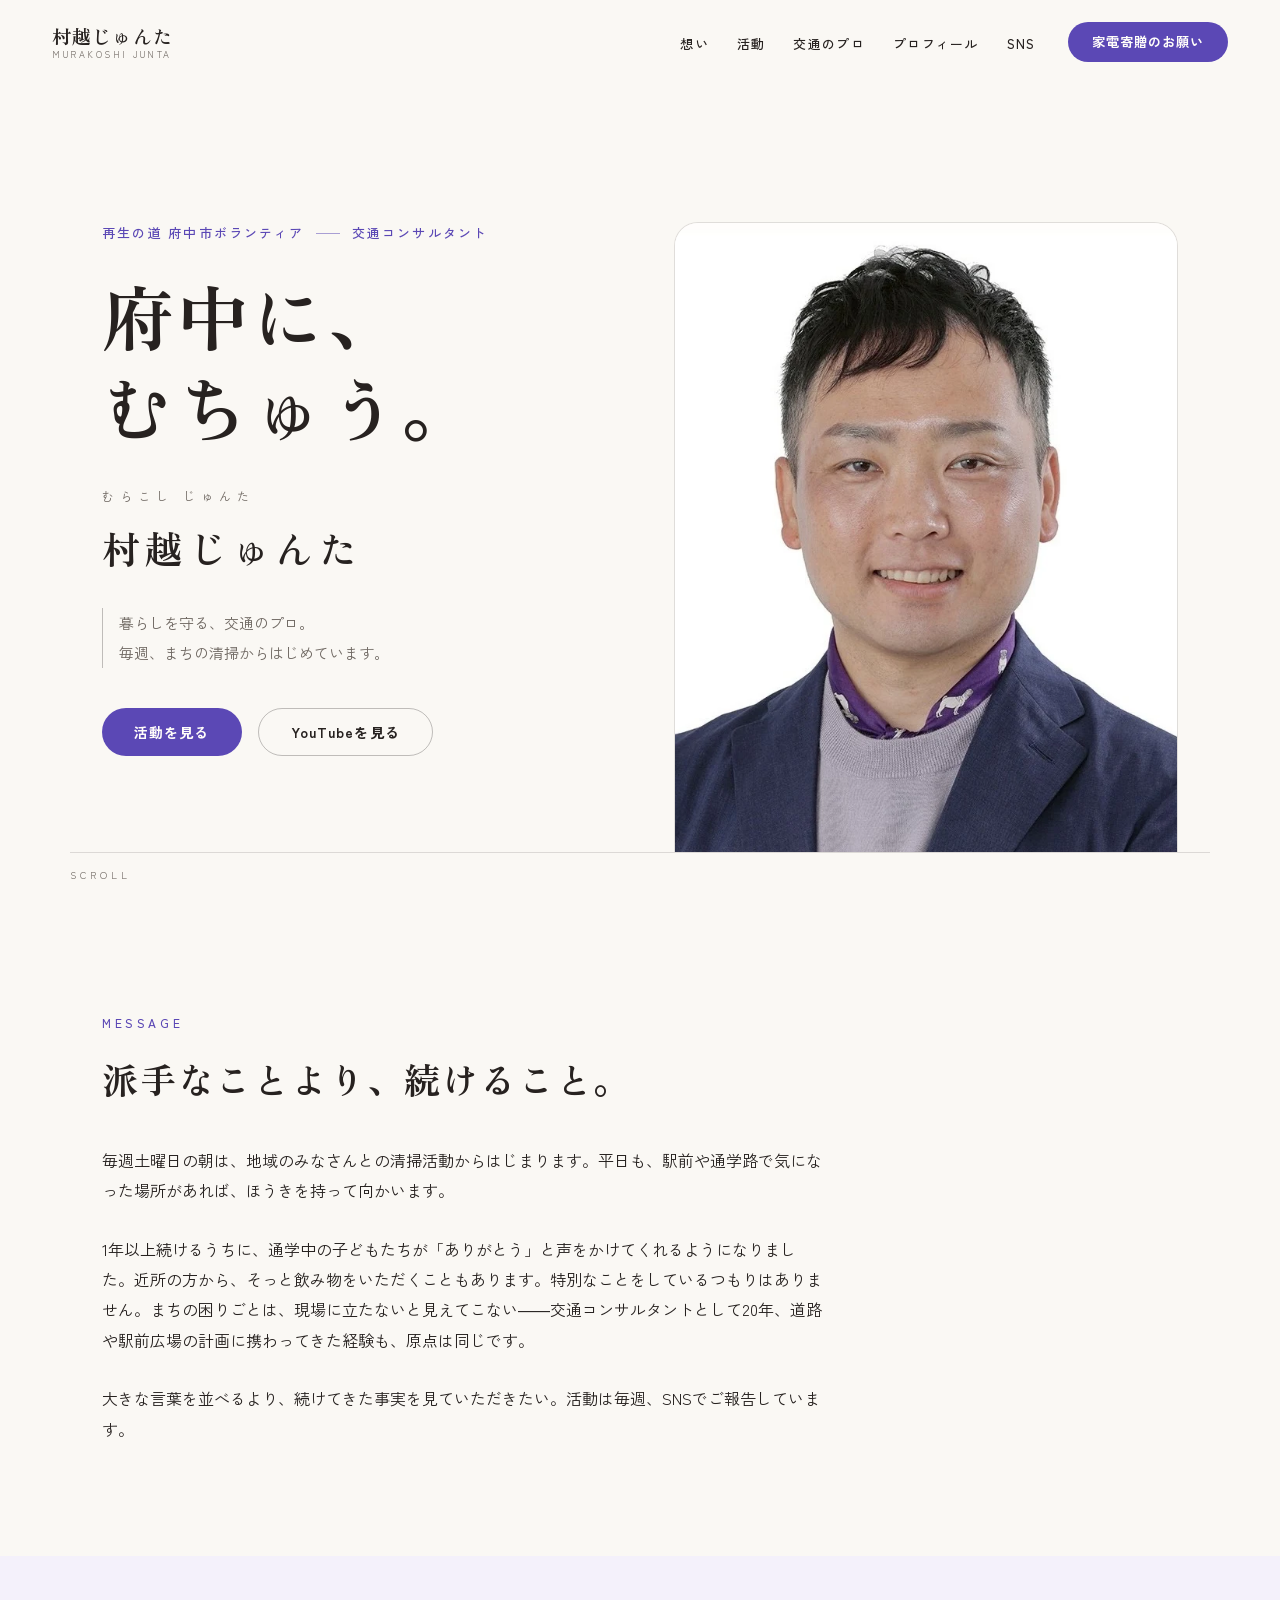
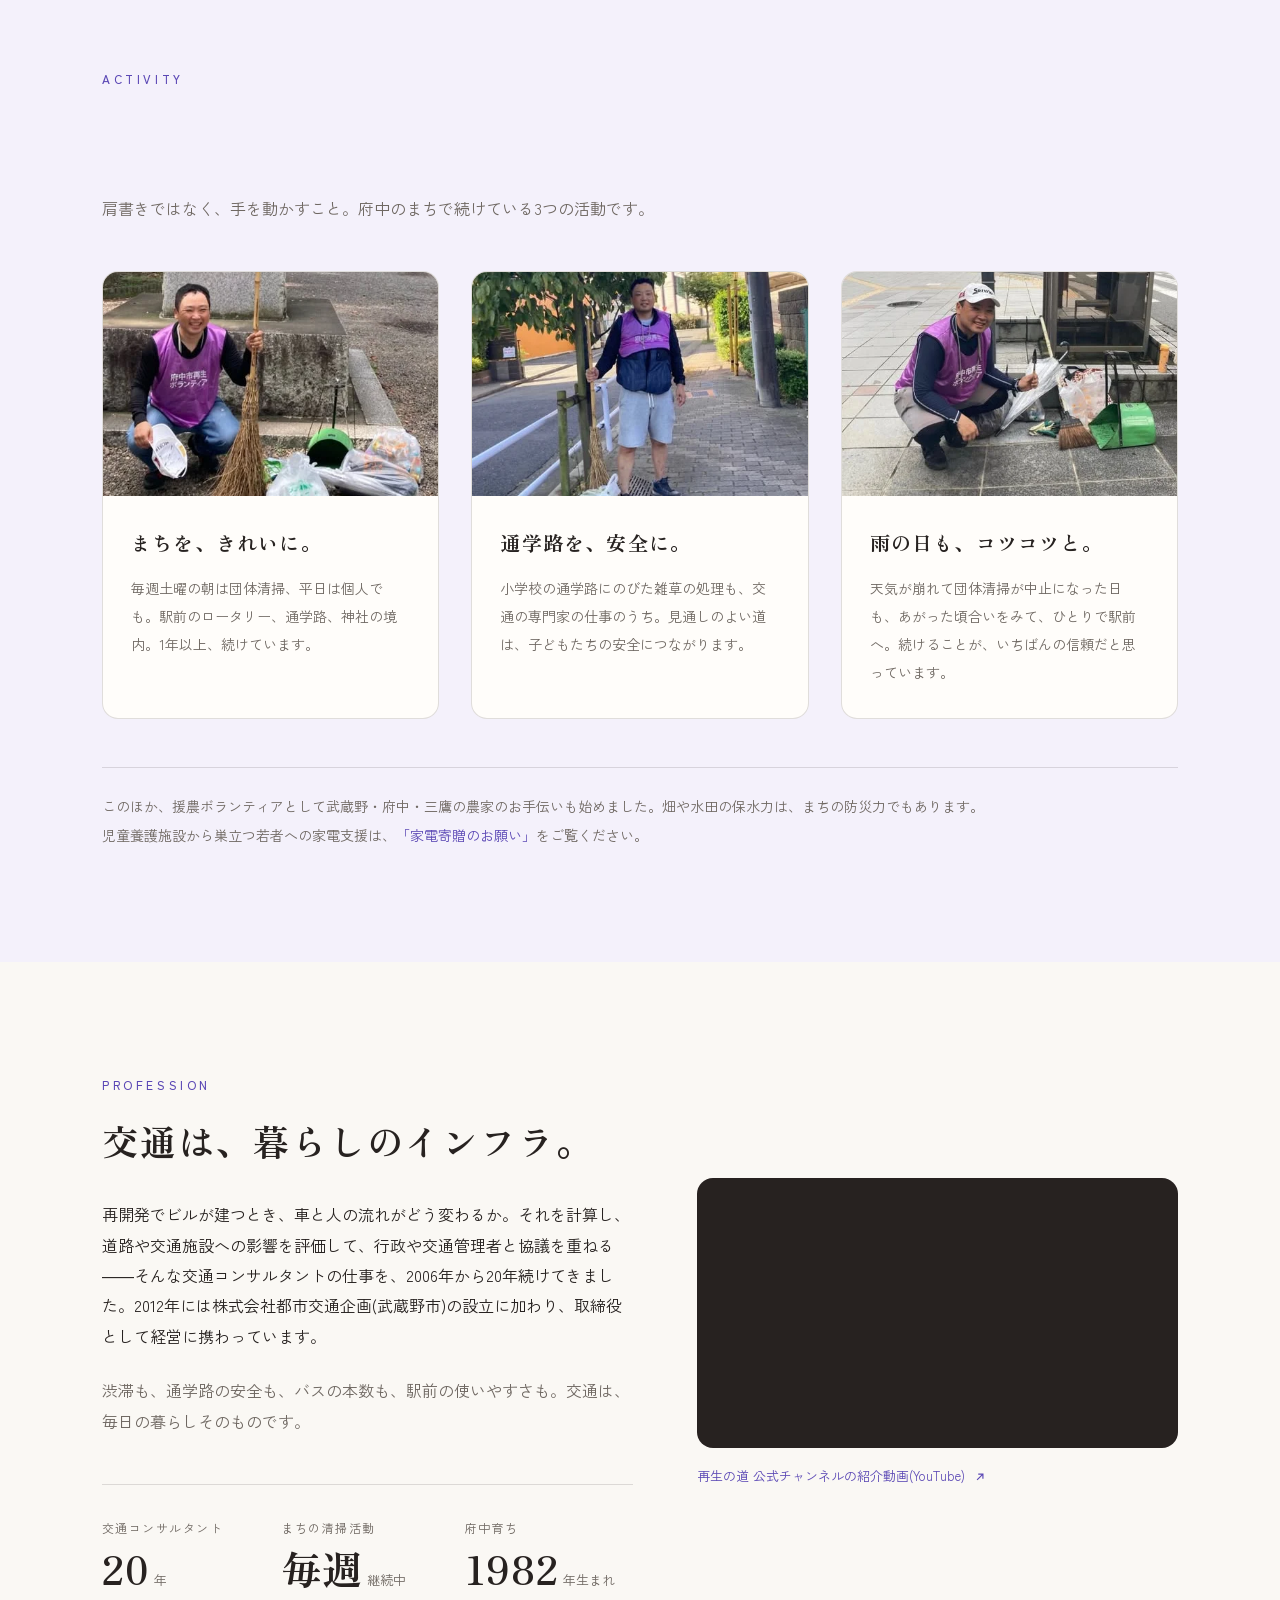
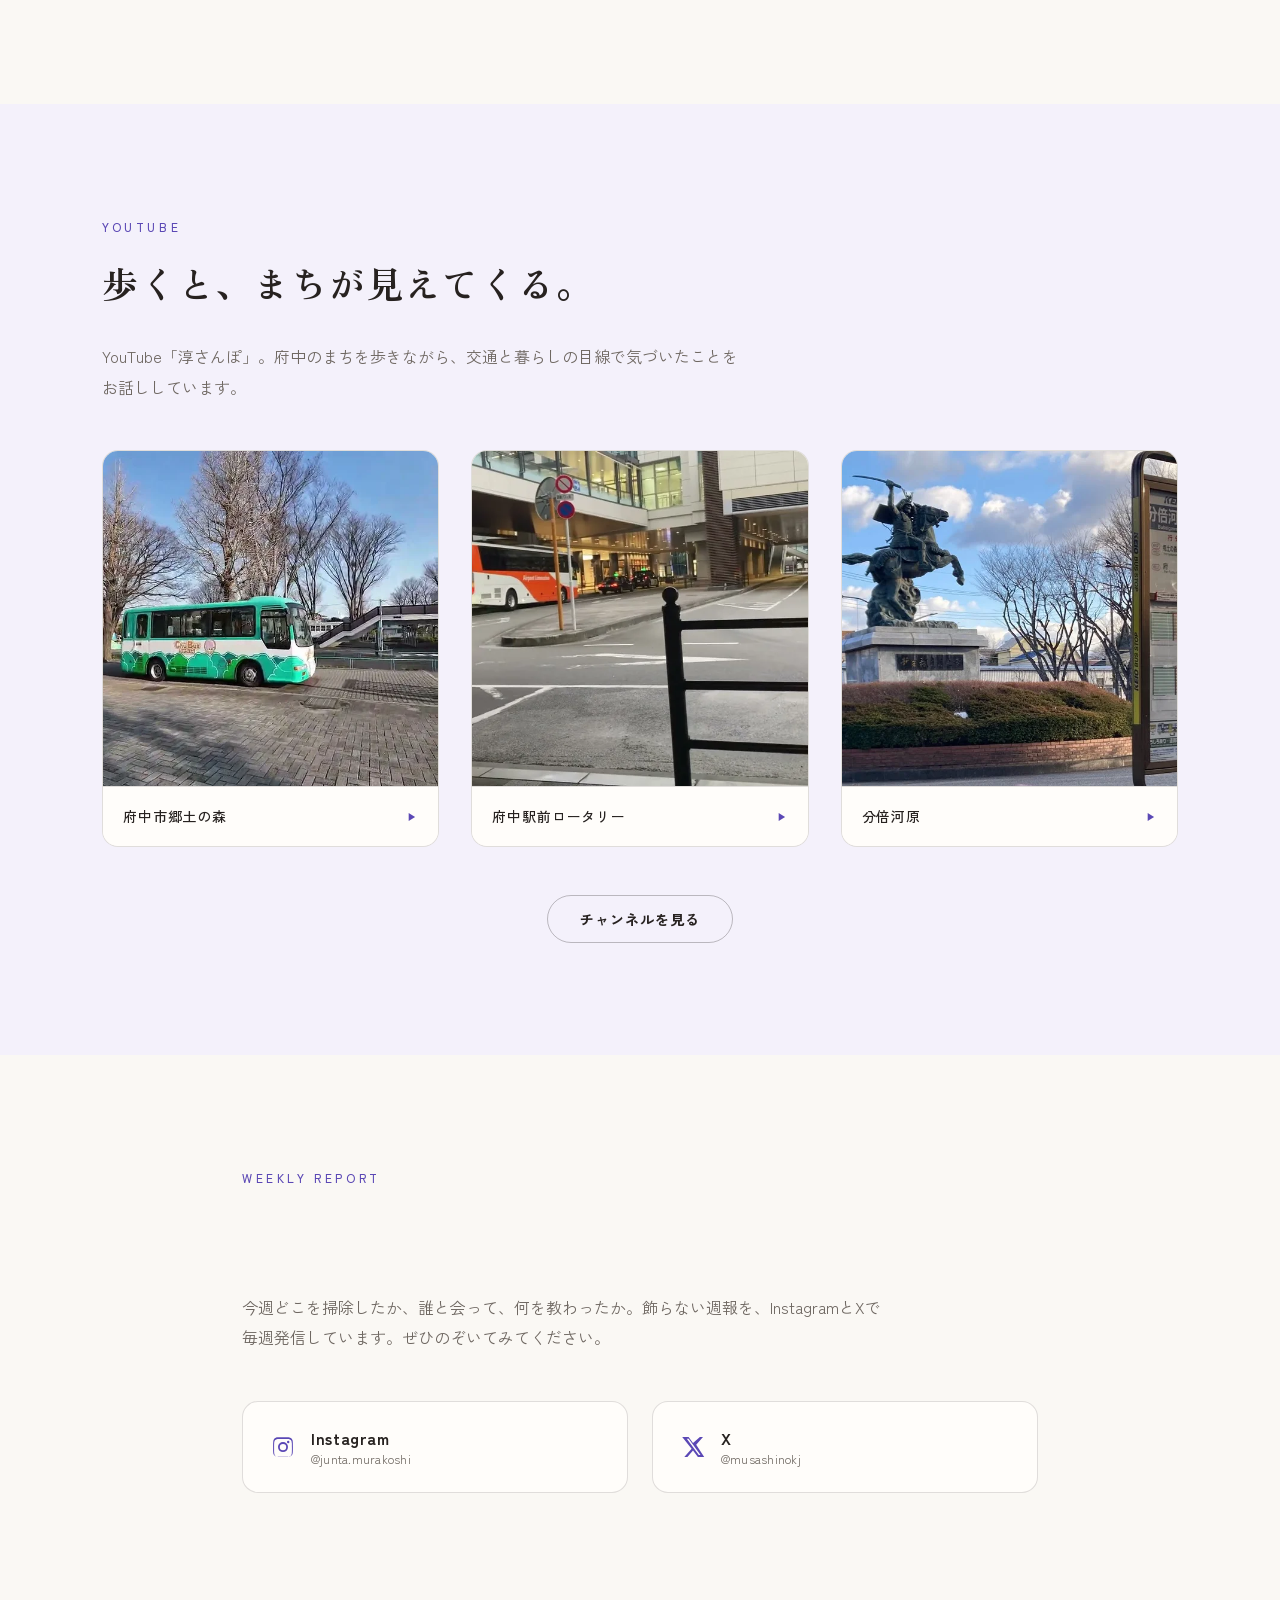
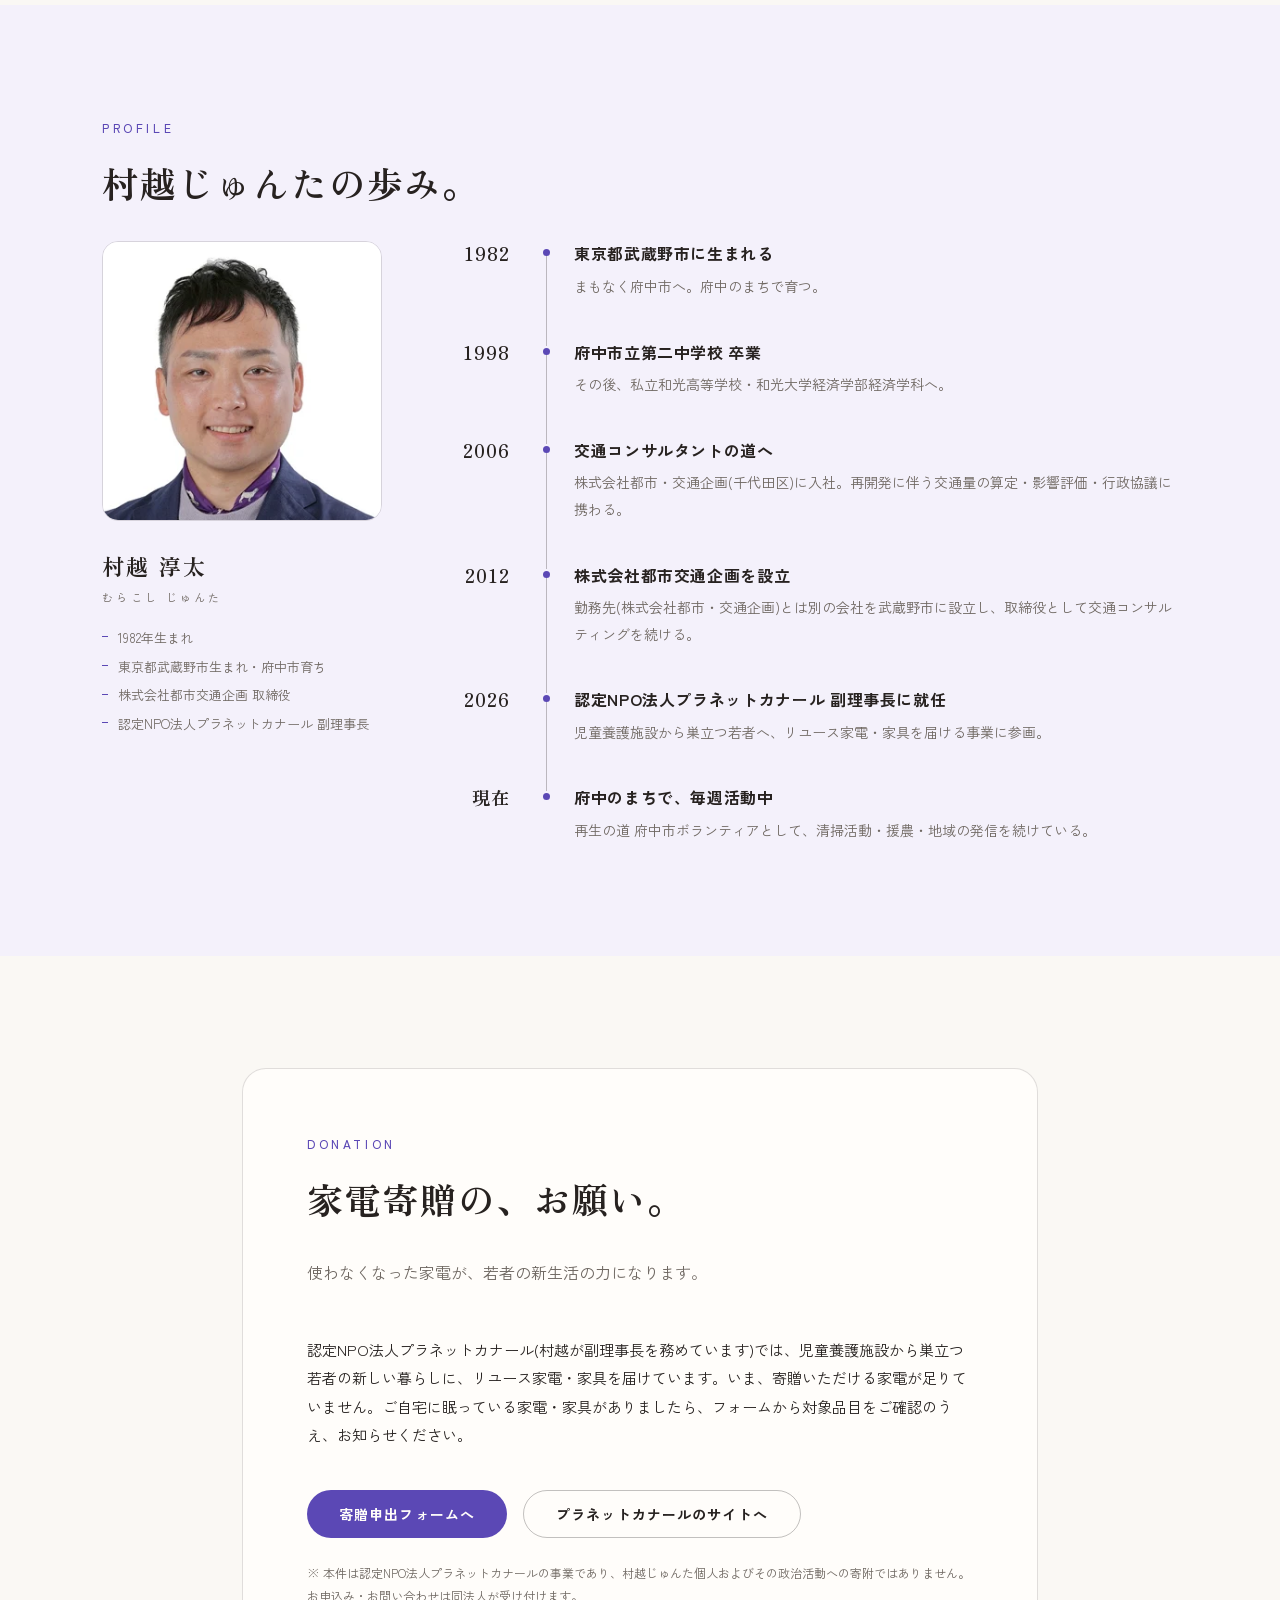
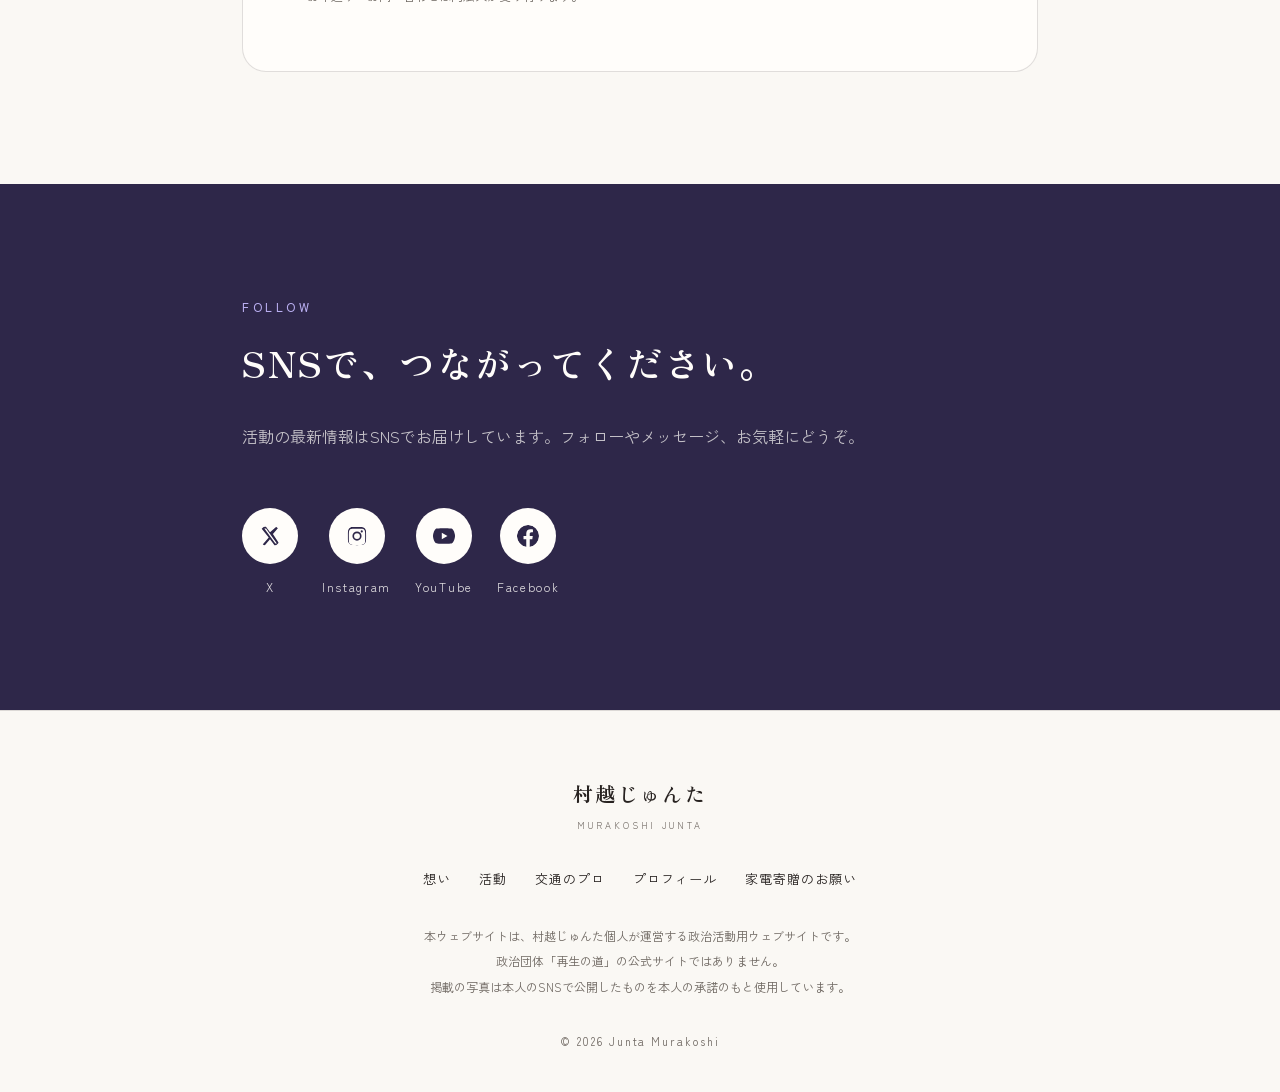
==== patterns/pattern-00.html @ f4a3b95d "村越じゅんた公式サイト: 本命案(pattern-00)+ショーケース+素材 - 本命案: 誠実紫×暖オフホワイト×明朝、legal-officerレビュー済み - ショーケース: 11案タブ切替(残" ====
<!DOCTYPE html>
<html lang="ja">
<head>
<meta charset="UTF-8">
<meta name="viewport" content="width=device-width, initial-scale=1.0">
<meta name="robots" content="noindex, nofollow">
<title>村越じゅんた 公式サイト｜府中に、むちゅう。</title>
<meta name="description" content="村越じゅんた(むらこし じゅんた)公式サイト。交通コンサルタント20年。府中のまちで、毎週の清掃活動と子ども・若者への支援を続けています。">
<meta property="og:type" content="website">
<meta property="og:title" content="村越じゅんた 公式サイト｜府中に、むちゅう。">
<meta property="og:description" content="交通コンサルタント20年。府中のまちで、毎週の清掃活動と子ども・若者への支援を続けています。">
<meta property="og:image" content="../assets/img/ogp.png">
<meta name="twitter:card" content="summary_large_image">
<link rel="icon" href="../assets/img/favicon-64.png" type="image/png">
<link rel="apple-touch-icon" href="../assets/img/apple-touch-icon.png">
<link rel="preconnect" href="https://fonts.googleapis.com">
<link rel="preconnect" href="https://fonts.gstatic.com" crossorigin>
<link href="https://fonts.googleapis.com/css2?family=Zen+Kaku+Gothic+New:wght@400;500;700&family=Zen+Old+Mincho:wght@600;700&display=swap" rel="stylesheet">
<link rel="stylesheet" href="../assets/css/style.css?v=20260914a">
</head>
<body>

<header class="header" id="header">
  <div class="header__inner">
    <a class="header__logo" href="#top">
      <span class="header__logo-name">村越じゅんた</span>
      <span class="header__logo-sub">MURAKOSHI JUNTA</span>
    </a>
    <nav class="nav" id="nav" aria-label="メインナビゲーション">
      <ul class="nav__list">
        <li><a class="nav__link" href="#message">想い</a></li>
        <li><a class="nav__link" href="#activity">活動</a></li>
        <li><a class="nav__link" href="#work">交通のプロ</a></li>
        <li><a class="nav__link" href="#profile">プロフィール</a></li>
        <li><a class="nav__link" href="#contact">SNS</a></li>
      </ul>
      <a class="btn btn--solid btn--nav" href="#reuse">家電寄贈のお願い</a>
    </nav>
    <button class="menu-btn" id="menuBtn" aria-expanded="false" aria-controls="nav" aria-label="メニューを開く">
      <span class="menu-btn__bar"></span>
      <span class="menu-btn__bar"></span>
    </button>
  </div>
</header>

<main>

<!-- ============ HERO ============ -->
<section class="hero" id="top">
  <div class="hero__inner">
    <div class="hero__text">
      <p class="hero__kicker">再生の道 府中市ボランティア<span class="hero__kicker-sep" aria-hidden="true"></span>交通コンサルタント</p>
      <h1 class="hero__catch">府中に、<br>むちゅう。</h1>
      <p class="hero__name">
        <span class="hero__name-ruby">むらこし じゅんた</span>
        <span class="hero__name-main">村越じゅんた</span>
      </p>
      <p class="hero__lead">暮らしを守る、交通のプロ。<br>毎週、まちの清掃からはじめています。</p>
      <div class="hero__cta">
        <a class="btn btn--solid" href="#activity">活動を見る</a>
        <a class="btn btn--ghost" href="https://www.youtube.com/@Junta.Murakoshi" target="_blank" rel="noopener">YouTubeを見る</a>
      </div>
    </div>
    <div class="hero__visual">
      <div class="hero__panel">
        <img class="hero__photo" src="../assets/img/hero_portrait.webp" width="807" height="808"
             alt="村越じゅんたのポートレート。紺のジャケットに紫のスカーフ、笑顔" fetchpriority="high">
      </div>
    </div>
  </div>
  <div class="hero__foot" aria-hidden="true"><span class="hero__scroll">SCROLL</span></div>
</section>

<!-- ============ MESSAGE ============ -->
<section class="section section--message" id="message">
  <div class="container">
    <p class="section__kicker">MESSAGE</p>
    <h2 class="section__title">派手なことより、<br class="sp-only">続けること。</h2>
    <div class="message__body">
      <p>毎週土曜日の朝は、地域のみなさんとの清掃活動からはじまります。平日も、駅前や通学路で気になった場所があれば、ほうきを持って向かいます。</p>
      <p>1年以上続けるうちに、通学中の子どもたちが「ありがとう」と声をかけてくれるようになりました。近所の方から、そっと飲み物をいただくこともあります。特別なことをしているつもりはありません。まちの困りごとは、現場に立たないと見えてこない――交通コンサルタントとして20年、道路や駅前広場の計画に携わってきた経験も、原点は同じです。</p>
      <p>大きな言葉を並べるより、続けてきた事実を見ていただきたい。活動は毎週、SNSでご報告しています。</p>
    </div>
  </div>
</section>

<!-- ============ ACTIVITY ============ -->
<section class="section section--tint" id="activity">
  <div class="container">
    <p class="section__kicker">ACTIVITY</p>
    <h2 class="section__title">いま、やっていること。</h2>
    <p class="section__lead">肩書きではなく、手を動かすこと。府中のまちで続けている3つの活動です。</p>
    <div class="cards">
      <article class="card">
        <figure class="card__media">
          <img src="../assets/img/act_shrine.webp" width="480" height="320" loading="lazy"
               alt="府中市再生ボランティアのビブスを着て、神社の境内でほうきとごみ袋を手に清掃する村越じゅんた">
        </figure>
        <div class="card__body">
          <h3 class="card__title">まちを、きれいに。</h3>
          <p class="card__text">毎週土曜の朝は団体清掃、平日は個人でも。駅前のロータリー、通学路、神社の境内。1年以上、続けています。</p>
        </div>
      </article>
      <article class="card">
        <figure class="card__media">
          <img src="../assets/img/act_street.webp" width="480" height="320" loading="lazy"
               alt="通学路の歩道で、集めた草のごみ袋とともに立つ村越じゅんた">
        </figure>
        <div class="card__body">
          <h3 class="card__title">通学路を、安全に。</h3>
          <p class="card__text">小学校の通学路にのびた雑草の処理も、交通の専門家の仕事のうち。見通しのよい道は、子どもたちの安全につながります。</p>
        </div>
      </article>
      <article class="card">
        <figure class="card__media">
          <img src="../assets/img/act_bus.webp" width="495" height="330" loading="lazy"
               alt="雨上がりのバス停で、ほうきとちりとりを手にしゃがんで笑う村越じゅんた">
        </figure>
        <div class="card__body">
          <h3 class="card__title">雨の日も、コツコツと。</h3>
          <p class="card__text">天気が崩れて団体清掃が中止になった日も、あがった頃合いをみて、ひとりで駅前へ。続けることが、いちばんの信頼だと思っています。</p>
        </div>
      </article>
    </div>
    <p class="activity__note">このほか、援農ボランティアとして武蔵野・府中・三鷹の農家のお手伝いも始めました。畑や水田の保水力は、まちの防災力でもあります。<br>児童養護施設から巣立つ若者への家電支援は、<a href="#reuse">「家電寄贈のお願い」</a>をご覧ください。</p>
  </div>
</section>

<!-- ============ WORK (交通のプロ) ============ -->
<section class="section" id="work">
  <div class="container">
    <div class="work__grid">
      <div class="work__text">
        <p class="section__kicker">PROFESSION</p>
        <h2 class="section__title">交通は、暮らしの<br class="sp-only">インフラ。</h2>
        <p class="work__para">再開発でビルが建つとき、車と人の流れがどう変わるか。それを計算し、道路や交通施設への影響を評価して、行政や交通管理者と協議を重ねる――そんな交通コンサルタントの仕事を、2006年から20年続けてきました。2012年には株式会社都市交通企画(武蔵野市)の設立に加わり、取締役として経営に携わっています。</p>
        <p class="work__para">渋滞も、通学路の安全も、バスの本数も、駅前の使いやすさも。交通は、毎日の暮らしそのものです。</p>
        <dl class="work__facts">
          <div class="work__fact">
            <dt>交通コンサルタント</dt>
            <dd><em>20</em><span>年</span></dd>
          </div>
          <div class="work__fact">
            <dt>まちの清掃活動</dt>
            <dd><em>毎週</em><span>継続中</span></dd>
          </div>
          <div class="work__fact">
            <dt>府中育ち</dt>
            <dd><em>1982</em><span>年生まれ</span></dd>
          </div>
        </dl>
      </div>
      <figure class="work__media">
        <div class="work__video">
          <iframe src="https://www.youtube-nocookie.com/embed/B7JWWvv4Uy0" title="【再生の道】「暮らしを守る交通のプロ」交通専門コンサルタント・村越じゅんた(府中市)"
                  loading="lazy" allow="accelerometer; autoplay; clipboard-write; encrypted-media; gyroscope; picture-in-picture; web-share"
                  referrerpolicy="strict-origin-when-cross-origin" allowfullscreen></iframe>
        </div>
        <figcaption class="work__caption">
          <a href="https://www.youtube.com/watch?v=B7JWWvv4Uy0" target="_blank" rel="noopener">再生の道 公式チャンネルの紹介動画(YouTube)</a>
        </figcaption>
      </figure>
    </div>
  </div>
</section>

<!-- ============ SANPO ============ -->
<section class="section section--tint" id="sanpo">
  <div class="container">
    <p class="section__kicker">YOUTUBE</p>
    <h2 class="section__title">歩くと、まちが<br class="sp-only">見えてくる。</h2>
    <p class="section__lead">YouTube「淳さんぽ」。府中のまちを歩きながら、交通と暮らしの目線で気づいたことをお話ししています。</p>
    <div class="sanpo__grid">
      <a class="sanpo__item" href="https://www.youtube.com/watch?v=P18rnRufKVE" target="_blank" rel="noopener">
        <img src="../assets/img/sanpo_kyodo.webp" width="560" height="560" loading="lazy" alt="淳さんぽ 府中市郷土の森の回のサムネイル。コミュニティバス「ちゅうバス」">
        <span class="sanpo__label">府中市郷土の森</span>
      </a>
      <a class="sanpo__item" href="https://www.youtube.com/watch?v=SL5E2aWD_Wo" target="_blank" rel="noopener">
        <img src="../assets/img/sanpo_fuchueki.webp" width="560" height="560" loading="lazy" alt="淳さんぽ 府中駅前ロータリーの回のサムネイル">
        <span class="sanpo__label">府中駅前ロータリー</span>
      </a>
      <a class="sanpo__item" href="https://www.youtube.com/watch?v=EZQrBDZMz8U" target="_blank" rel="noopener">
        <img src="../assets/img/sanpo_bubai.webp" width="560" height="560" loading="lazy" alt="淳さんぽ 分倍河原の回のサムネイル">
        <span class="sanpo__label">分倍河原</span>
      </a>
    </div>
    <div class="section__more">
      <a class="btn btn--ghost" href="https://www.youtube.com/@Junta.Murakoshi" target="_blank" rel="noopener">チャンネルを見る</a>
    </div>
  </div>
</section>

<!-- ============ WEEKLY ============ -->
<section class="section" id="weekly">
  <div class="container container--narrow">
    <p class="section__kicker">WEEKLY REPORT</p>
    <h2 class="section__title">毎週、活動を<br class="sp-only">ご報告しています。</h2>
    <p class="section__lead">今週どこを掃除したか、誰と会って、何を教わったか。飾らない週報を、InstagramとXで毎週発信しています。ぜひのぞいてみてください。</p>
    <div class="weekly__actions">
      <a class="sns-chip" href="https://www.instagram.com/junta.murakoshi" target="_blank" rel="noopener">
        <svg class="sns-chip__icon" viewBox="0 0 24 24" aria-hidden="true"><path d="M12 2.2c3.2 0 3.6 0 4.9.1 1.2.1 1.8.2 2.2.4.6.2 1 .5 1.4.9.4.4.7.8.9 1.4.2.4.4 1 .4 2.2.1 1.3.1 1.6.1 4.9s0 3.6-.1 4.9c-.1 1.2-.2 1.8-.4 2.2-.2.6-.5 1-.9 1.4-.4.4-.8.7-1.4.9-.4.2-1 .4-2.2.4-1.3.1-1.6.1-4.9.1s-3.6 0-4.9-.1c-1.2-.1-1.8-.2-2.2-.4-.6-.2-1-.5-1.4-.9-.4-.4-.7-.8-.9-1.4-.2-.4-.4-1-.4-2.2-.1-1.3-.1-1.6-.1-4.9s0-3.6.1-4.9c.1-1.2.2-1.8.4-2.2.2-.6.5-1 .9-1.4.4-.4.8-.7 1.4-.9.4-.2 1-.4 2.2-.4 1.3-.1 1.6-.1 4.9-.1zm0 1.8c-3.1 0-3.5 0-4.8.1-1.1.1-1.5.2-1.9.3-.5.2-.8.4-1.1.7-.3.3-.5.6-.7 1.1-.1.4-.3.8-.3 1.9-.1 1.2-.1 1.6-.1 4.8s0 3.5.1 4.8c.1 1.1.2 1.5.3 1.9.2.5.4.8.7 1.1.3.3.6.5 1.1.7.4.1.8.3 1.9.3 1.2.1 1.6.1 4.8.1s3.5 0 4.8-.1c1.1-.1 1.5-.2 1.9-.3.5-.2.8-.4 1.1-.7.3-.3.5-.6.7-1.1.1-.4.3-.8.3-1.9.1-1.2.1-1.6.1-4.8s0-3.5-.1-4.8c-.1-1.1-.2-1.5-.3-1.9-.2-.5-.4-.8-.7-1.1-.3-.3-.6-.5-1.1-.7-.4-.1-.8-.3-1.9-.3-1.2-.1-1.6-.1-4.8-.1zm0 3.1a5 5 0 1 1 0 10 5 5 0 0 1 0-10zm0 1.8a3.2 3.2 0 1 0 0 6.4 3.2 3.2 0 0 0 0-6.4zm5.2-3.1a1.2 1.2 0 1 1 0 2.4 1.2 1.2 0 0 1 0-2.4z"/></svg>
        <span>Instagram<small>@junta.murakoshi</small></span>
      </a>
      <a class="sns-chip" href="https://x.com/musashinokj" target="_blank" rel="noopener">
        <svg class="sns-chip__icon" viewBox="0 0 24 24" aria-hidden="true"><path d="M18.9 2H22l-6.8 7.8L23.2 22h-6.3l-4.9-6.4L6.4 22H3.3l7.3-8.3L1.2 2h6.4l4.4 5.9L18.9 2zm-1.1 18.1h1.7L7.7 3.8H5.8l12 16.3z"/></svg>
        <span>X<small>@musashinokj</small></span>
      </a>
    </div>
  </div>
</section>

<!-- ============ PROFILE ============ -->
<section class="section section--tint" id="profile">
  <div class="container">
    <p class="section__kicker">PROFILE</p>
    <h2 class="section__title">村越じゅんたの歩み。</h2>
    <div class="profile__grid">
      <div class="profile__side">
        <figure class="profile__photo">
          <img src="../assets/img/profile_square.webp" width="300" height="300" loading="lazy" alt="村越じゅんたの顔写真">
        </figure>
        <p class="profile__name">村越 淳太<span>むらこし じゅんた</span></p>
        <ul class="profile__tags">
          <li>1982年生まれ</li>
          <li>東京都武蔵野市生まれ・府中市育ち</li>
          <li>株式会社都市交通企画 取締役</li>
          <li>認定NPO法人プラネットカナール 副理事長</li>
        </ul>
      </div>
      <ol class="timeline">
        <li class="timeline__item">
          <span class="timeline__year">1982</span>
          <div class="timeline__body"><h3>東京都武蔵野市に生まれる</h3><p>まもなく府中市へ。府中のまちで育つ。</p></div>
        </li>
        <li class="timeline__item">
          <span class="timeline__year">1998</span>
          <div class="timeline__body"><h3>府中市立第二中学校 卒業</h3><p>その後、私立和光高等学校・和光大学経済学部経済学科へ。</p></div>
        </li>
        <li class="timeline__item">
          <span class="timeline__year">2006</span>
          <div class="timeline__body"><h3>交通コンサルタントの道へ</h3><p>株式会社都市・交通企画(千代田区)に入社。再開発に伴う交通量の算定・影響評価・行政協議に携わる。</p></div>
        </li>
        <li class="timeline__item">
          <span class="timeline__year">2012</span>
          <div class="timeline__body"><h3>株式会社都市交通企画を設立</h3><p>勤務先(株式会社都市・交通企画)とは別の会社を武蔵野市に設立し、取締役として交通コンサルティングを続ける。</p></div>
        </li>
        <li class="timeline__item">
          <span class="timeline__year">2026</span>
          <div class="timeline__body"><h3>認定NPO法人プラネットカナール 副理事長に就任</h3><p>児童養護施設から巣立つ若者へ、リユース家電・家具を届ける事業に参画。</p></div>
        </li>
        <li class="timeline__item">
          <span class="timeline__year">現在</span>
          <div class="timeline__body"><h3>府中のまちで、毎週活動中</h3><p>再生の道 府中市ボランティアとして、清掃活動・援農・地域の発信を続けている。</p></div>
        </li>
      </ol>
    </div>
  </div>
</section>

<!-- ============ REUSE ============ -->
<section class="section" id="reuse">
  <div class="container container--narrow">
    <div class="reuse__box">
      <p class="section__kicker">DONATION</p>
      <h2 class="section__title">家電寄贈の、<br class="sp-only">お願い。</h2>
      <p class="section__lead">使わなくなった家電が、若者の新生活の力になります。</p>
      <p class="reuse__text">認定NPO法人プラネットカナール(村越が副理事長を務めています)では、児童養護施設から巣立つ若者の新しい暮らしに、リユース家電・家具を届けています。いま、寄贈いただける家電が足りていません。ご自宅に眠っている家電・家具がありましたら、フォームから対象品目をご確認のうえ、お知らせください。</p>
      <div class="reuse__actions">
        <a class="btn btn--solid" href="https://docs.google.com/forms/d/e/1FAIpQLSe4DnVeYI9LdldJdtuti_cgeQETK0g8HhqURRJVZ_h4wasCOg/viewform" target="_blank" rel="noopener">寄贈申出フォームへ</a>
        <a class="btn btn--ghost" href="https://planetcanal.org/" target="_blank" rel="noopener">プラネットカナールのサイトへ</a>
      </div>
      <p class="reuse__note">※ 本件は認定NPO法人プラネットカナールの事業であり、村越じゅんた個人およびその政治活動への寄附ではありません。お申込み・お問い合わせは同法人が受け付けます。</p>
    </div>
  </div>
</section>

<!-- ============ CONTACT ============ -->
<section class="section section--contact" id="contact">
  <div class="container container--narrow">
    <p class="section__kicker section__kicker--light">FOLLOW</p>
    <h2 class="section__title section__title--light">SNSで、<br class="sp-only">つながってください。</h2>
    <p class="section__lead section__lead--light">活動の最新情報はSNSでお届けしています。フォローやメッセージ、お気軽にどうぞ。</p>
    <ul class="contact__sns">
      <li><a href="https://x.com/musashinokj" target="_blank" rel="noopener" aria-label="X(旧Twitter) @musashinokj">
        <svg viewBox="0 0 24 24" aria-hidden="true"><path d="M18.9 2H22l-6.8 7.8L23.2 22h-6.3l-4.9-6.4L6.4 22H3.3l7.3-8.3L1.2 2h6.4l4.4 5.9L18.9 2zm-1.1 18.1h1.7L7.7 3.8H5.8l12 16.3z"/></svg>
        <span>X</span></a></li>
      <li><a href="https://www.instagram.com/junta.murakoshi" target="_blank" rel="noopener" aria-label="Instagram @junta.murakoshi">
        <svg viewBox="0 0 24 24" aria-hidden="true"><path d="M12 2.2c3.2 0 3.6 0 4.9.1 1.2.1 1.8.2 2.2.4.6.2 1 .5 1.4.9.4.4.7.8.9 1.4.2.4.4 1 .4 2.2.1 1.3.1 1.6.1 4.9s0 3.6-.1 4.9c-.1 1.2-.2 1.8-.4 2.2-.2.6-.5 1-.9 1.4-.4.4-.8.7-1.4.9-.4.2-1 .4-2.2.4-1.3.1-1.6.1-4.9.1s-3.6 0-4.9-.1c-1.2-.1-1.8-.2-2.2-.4-.6-.2-1-.5-1.4-.9-.4-.4-.7-.8-.9-1.4-.2-.4-.4-1-.4-2.2-.1-1.3-.1-1.6-.1-4.9s0-3.6.1-4.9c.1-1.2.2-1.8.4-2.2.2-.6.5-1 .9-1.4.4-.4.8-.7 1.4-.9.4-.2 1-.4 2.2-.4 1.3-.1 1.6-.1 4.9-.1zm0 1.8c-3.1 0-3.5 0-4.8.1-1.1.1-1.5.2-1.9.3-.5.2-.8.4-1.1.7-.3.3-.5.6-.7 1.1-.1.4-.3.8-.3 1.9-.1 1.2-.1 1.6-.1 4.8s0 3.5.1 4.8c.1 1.1.2 1.5.3 1.9.2.5.4.8.7 1.1.3.3.6.5 1.1.7.4.1.8.3 1.9.3 1.2.1 1.6.1 4.8.1s3.5 0 4.8-.1c1.1-.1 1.5-.2 1.9-.3.5-.2.8-.4 1.1-.7.3-.3.5-.6.7-1.1.1-.4.3-.8.3-1.9.1-1.2.1-1.6.1-4.8s0-3.5-.1-4.8c-.1-1.1-.2-1.5-.3-1.9-.2-.5-.4-.8-.7-1.1-.3-.3-.6-.5-1.1-.7-.4-.1-.8-.3-1.9-.3-1.2-.1-1.6-.1-4.8-.1zm0 3.1a5 5 0 1 1 0 10 5 5 0 0 1 0-10zm0 1.8a3.2 3.2 0 1 0 0 6.4 3.2 3.2 0 0 0 0-6.4zm5.2-3.1a1.2 1.2 0 1 1 0 2.4 1.2 1.2 0 0 1 0-2.4z"/></svg>
        <span>Instagram</span></a></li>
      <li><a href="https://www.youtube.com/@Junta.Murakoshi" target="_blank" rel="noopener" aria-label="YouTube 村越じゅんたチャンネル">
        <svg viewBox="0 0 24 24" aria-hidden="true"><path d="M23.5 6.2a3 3 0 0 0-2.1-2.1C19.5 3.5 12 3.5 12 3.5s-7.5 0-9.4.6A3 3 0 0 0 .5 6.2 31.3 31.3 0 0 0 0 12a31.3 31.3 0 0 0 .5 5.8 3 3 0 0 0 2.1 2.1c1.9.6 9.4.6 9.4.6s7.5 0 9.4-.6a3 3 0 0 0 2.1-2.1A31.3 31.3 0 0 0 24 12a31.3 31.3 0 0 0-.5-5.8zM9.6 15.6V8.4L15.8 12l-6.2 3.6z"/></svg>
        <span>YouTube</span></a></li>
      <li><a href="https://www.facebook.com/JuntaMurakoshi" target="_blank" rel="noopener" aria-label="Facebook 村越じゅんた">
        <svg viewBox="0 0 24 24" aria-hidden="true"><path d="M24 12a12 12 0 1 0-13.9 11.9v-8.4h-3V12h3V9.4c0-3 1.8-4.7 4.6-4.7 1.3 0 2.7.2 2.7.2v3h-1.5c-1.5 0-2 .9-2 1.9V12h3.3l-.5 3.5h-2.8v8.4A12 12 0 0 0 24 12z"/></svg>
        <span>Facebook</span></a></li>
    </ul>
  </div>
</section>

</main>

<footer class="footer">
  <div class="container footer__inner">
    <p class="footer__name">村越じゅんた<span>MURAKOSHI JUNTA</span></p>
    <nav class="footer__nav" aria-label="フッターナビゲーション">
      <a href="#message">想い</a>
      <a href="#activity">活動</a>
      <a href="#work">交通のプロ</a>
      <a href="#profile">プロフィール</a>
      <a href="#reuse">家電寄贈のお願い</a>
    </nav>
    <p class="footer__note">本ウェブサイトは、村越じゅんた個人が運営する政治活動用ウェブサイトです。<br>政治団体「再生の道」の公式サイトではありません。<br>掲載の写真は本人のSNSで公開したものを本人の承諾のもと使用しています。</p>
    <p class="footer__copy">&copy; 2026 Junta Murakoshi</p>
  </div>
</footer>

<a class="totop" href="#top" aria-label="ページの先頭へ戻る">
  <svg viewBox="0 0 24 24" aria-hidden="true"><path d="M12 5l-8 8h5v6h6v-6h5z" fill="none" stroke="currentColor" stroke-width="1.5" stroke-linejoin="round"/></svg>
</a>

<script src="../assets/js/main.js?v=20260914a" defer></script>
</body>
</html>
---- assets/css/style.css ----
@charset "UTF-8";
/* =====================================================
   村越じゅんた 公式サイト
   design tokens — 3色構成(地・墨・紫) / 8px基数 / radius 16-24/pill
   ===================================================== */
:root{
  --bg:        #faf8f4;   /* 地: 暖オフホワイト */
  --panel:     #fffdfa;   /* パネル白(純白回避) */
  --tint:      #f4f1fb;   /* 淡紫の面 */
  --dark:      #2e2749;   /* 深紫紺(契約面) */
  --ink:       #272220;   /* 墨: 暖ニア黒 */
  --ink-soft:  #6f6862;   /* サブテキスト */
  --accent:    #5b48b5;   /* アクセント: 誠実な紫 */
  --accent-dp: #47368f;
  --line:      rgba(39,34,32,.14);
  --line-strong: rgba(39,34,32,.28);
  --serif: "Zen Old Mincho", "Hiragino Mincho ProN", serif;
  --sans:  "Zen Kaku Gothic New", "Hiragino Kaku Gothic ProN", "Yu Gothic", sans-serif;
  --header-h: 84px;
}

*,*::before,*::after{ box-sizing:border-box; }
html{ scroll-behavior:smooth; }
body{
  margin:0;
  font-family:var(--sans);
  font-size:16px;
  line-height:1.9;
  color:var(--ink);
  background:var(--bg);
  -webkit-font-smoothing:antialiased;
  overflow-wrap:anywhere;
}
img{ max-width:100%; height:auto; display:block; }
a{ color:var(--accent); text-decoration:none; }
a:hover{ color:var(--accent-dp); }
:focus-visible{ outline:2px solid var(--accent); outline-offset:3px; border-radius:2px; }
.sp-only{ display:none; }

/* ---------- container ---------- */
.container{ max-width:1140px; margin-inline:auto; padding-inline:32px; }
.container--narrow{ max-width:860px; }

/* ---------- buttons (pill h48 / 塗り+枠の二択) ---------- */
.btn{
  display:inline-flex; align-items:center; justify-content:center;
  height:48px; padding:0 32px;
  border-radius:999px;
  font-size:14px; font-weight:700; letter-spacing:.08em;
  transition:background-color .25s, color .25s, border-color .25s, transform .25s;
}
.btn--solid{ background:var(--accent); color:#fffdfa; }
.btn--solid:hover{ background:var(--accent-dp); color:#fffdfa; transform:translateY(-1px); }
.btn--ghost{ border:1px solid var(--line-strong); color:var(--ink); background:transparent; }
.btn--ghost:hover{ border-color:var(--accent); color:var(--accent); }
.btn--nav{ height:40px; padding:0 24px; font-size:13px; }

/* =====================================================
   header — 帯を作らず地色と同化 / scrollで縮小
   ===================================================== */
.header{
  position:fixed; inset:0 0 auto 0; z-index:100;
  height:var(--header-h);
  transition:height .3s, background-color .3s, box-shadow .3s;
}
.header.is-scrolled{
  height:64px;
  background:rgba(250,248,244,.94);
  -webkit-backdrop-filter:blur(8px);
  backdrop-filter:blur(8px);
  border-bottom:1px solid var(--line);
}
.header__inner{
  max-width:1240px; height:100%; margin-inline:auto; padding-inline:32px;
  display:flex; align-items:center; justify-content:space-between; gap:24px;
}
.header__logo{ display:flex; flex-direction:column; line-height:1.3; color:var(--ink); position:relative; z-index:100; }
.header__logo-name{ font-family:var(--serif); font-weight:700; font-size:19px; letter-spacing:.06em; }
.header__logo-sub{ font-size:9px; letter-spacing:.28em; color:var(--ink-soft); }
.nav{ display:flex; align-items:center; gap:32px; }
.nav__list{ display:flex; gap:28px; margin:0; padding:0; list-style:none; }
.nav__link{
  font-size:13px; font-weight:500; letter-spacing:.1em; color:var(--ink);
  padding:8px 0; position:relative;
}
.nav__link::after{
  content:""; position:absolute; left:0; right:100%; bottom:2px;
  border-bottom:1px solid var(--accent); transition:right .3s;
}
.nav__link:hover{ color:var(--accent); }
.nav__link:hover::after{ right:0; }
.menu-btn{ display:none; }

/* =====================================================
   hero — 非対称分割 / 写真は白パネルに下端接地
   ===================================================== */
.hero{
  position:relative;
  min-height:100svh;
  display:flex; flex-direction:column; justify-content:flex-end;
  padding-top:var(--header-h);
}
.hero__inner{
  flex:1;
  max-width:1140px; width:100%; margin-inline:auto; padding-inline:32px;
  display:grid; grid-template-columns:1fr .97fr; gap:52px;
  align-items:end;
}
.hero__text{ padding-bottom:96px; }
.hero__kicker{
  margin:0 0 24px;
  font-size:13px; font-weight:500; letter-spacing:.16em; color:var(--accent);
  display:flex; align-items:center; flex-wrap:wrap; gap:12px;
}
.hero__kicker-sep{ width:24px; border-top:1px solid var(--accent); opacity:.5; }
.hero__catch{
  margin:0 0 32px;
  font-family:var(--serif); font-weight:700;
  font-size:clamp(44px, 5.6vw, 76px);
  line-height:1.28; letter-spacing:.04em;
}
.hero__name{ margin:0 0 24px; display:flex; flex-direction:column; gap:4px; }
.hero__name-ruby{ font-size:12px; letter-spacing:.5em; color:var(--ink-soft); }
.hero__name-main{
  font-family:var(--serif); font-weight:700;
  font-size:clamp(28px, 3vw, 38px); letter-spacing:.14em;
}
.hero__lead{
  margin:0 0 40px; font-size:15px; color:var(--ink-soft);
  border-left:1px solid var(--line-strong); padding-left:16px; line-height:2;
}
.hero__cta{ display:flex; gap:16px; flex-wrap:wrap; }
.hero__visual{ align-self:end; }
.hero__panel{
  background:var(--panel);
  border:1px solid var(--line);
  border-bottom:none;
  border-radius:24px 24px 0 0;
  overflow:hidden;
  aspect-ratio:4/5;
}
.hero__photo{
  width:100%; height:100%;
  object-fit:cover; object-position:50% 14%;
}
.hero__foot{
  border-top:1px solid var(--line);
  max-width:1140px; width:calc(100% - 64px); margin-inline:auto;
  display:flex; justify-content:flex-start;
}
.hero__scroll{
  font-size:10px; letter-spacing:.4em; color:var(--ink-soft);
  padding:12px 0 16px;
}

/* =====================================================
   sections — 上下112px(SP64) / 1px罫線のリズム
   ===================================================== */
.section{ padding:112px 0; }
.section--tint{ background:var(--tint); }
.section__kicker{
  margin:0 0 16px;
  font-size:12px; font-weight:500; letter-spacing:.3em; color:var(--accent);
}
.section__title{
  margin:0 0 32px;
  font-family:var(--serif); font-weight:700;
  font-size:clamp(26px, 3.2vw, 36px); line-height:1.5; letter-spacing:.05em;
}
.section__lead{ margin:0 0 48px; max-width:640px; color:var(--ink-soft); }
.section__more{ margin-top:48px; display:flex; justify-content:center; }

/* ---------- message ---------- */
.section--message .section__title{ margin-bottom:40px; }
.message__body{ max-width:720px; }
.message__body p{ margin:0 0 28px; }
.message__body p:last-child{ margin-bottom:0; }

/* ---------- activity cards (3:2統一 / 影なし1px罫) ---------- */
.cards{
  display:grid; grid-template-columns:repeat(3, 1fr); gap:32px;
}
.card{
  background:var(--panel);
  border:1px solid var(--line);
  border-radius:16px;
  overflow:hidden;
  transition:transform .3s, border-color .3s;
}
.card:hover{ transform:translateY(-4px); border-color:var(--line-strong); }
.card__media{ margin:0; aspect-ratio:3/2; overflow:hidden; }
.card__media img{ width:100%; height:100%; object-fit:cover; }
.card__body{ padding:28px 28px 32px; }
.card__title{
  margin:0 0 12px;
  font-family:var(--serif); font-weight:700; font-size:20px; letter-spacing:.06em;
}
.card__text{ margin:0; font-size:14px; line-height:2; color:var(--ink-soft); }
.activity__note{
  margin:48px 0 0; padding-top:24px;
  border-top:1px solid var(--line);
  font-size:14px; color:var(--ink-soft); line-height:2.1;
}

/* ---------- work ---------- */
.work__grid{
  display:grid; grid-template-columns:1.05fr .95fr; gap:64px; align-items:center;
}
.work__para{ margin:0 0 24px; }
.work__para + .work__para{ color:var(--ink-soft); }
.work__facts{
  margin:48px 0 0; padding:32px 0 0;
  border-top:1px solid var(--line);
  display:grid; grid-template-columns:repeat(3, auto); gap:40px;
}
.work__fact dt{ font-size:12px; letter-spacing:.12em; color:var(--ink-soft); margin-bottom:8px; }
.work__fact dd{ margin:0; display:flex; align-items:baseline; gap:4px; }
.work__fact em{
  font-style:normal; font-family:var(--serif); font-weight:700;
  font-size:40px; line-height:1; letter-spacing:.02em;
}
.work__fact span{ font-size:13px; color:var(--ink-soft); }
.work__media{ margin:0; }
.work__video{
  aspect-ratio:16/9;
  border-radius:16px; border:1px solid var(--line);
  overflow:hidden;
  background:var(--ink);
}
.work__video iframe{
  width:100%; height:100%; border:0; display:block;
}
.work__caption{ margin-top:16px; font-size:13px; }
.work__caption a{
  display:inline-flex; align-items:center; gap:8px;
}
.work__caption a::after{
  content:""; width:14px; height:14px;
  background:currentColor;
  -webkit-mask:url('data:image/svg+xml;utf8,<svg xmlns="http://www.w3.org/2000/svg" viewBox="0 0 24 24" fill="none" stroke="black" stroke-width="2"><path d="M7 17L17 7M9 7h8v8"/></svg>') center/contain no-repeat;
  mask:url('data:image/svg+xml;utf8,<svg xmlns="http://www.w3.org/2000/svg" viewBox="0 0 24 24" fill="none" stroke="black" stroke-width="2"><path d="M7 17L17 7M9 7h8v8"/></svg>') center/contain no-repeat;
}

/* ---------- sanpo (1:1統一) ---------- */
.sanpo__grid{
  display:grid; grid-template-columns:repeat(3, 1fr); gap:32px;
}
.sanpo__item{
  display:block; position:relative;
  border-radius:16px; overflow:hidden;
  border:1px solid var(--line);
  background:var(--panel);
}
.sanpo__item img{
  width:100%; aspect-ratio:1/1; object-fit:cover;
  transition:transform .5s;
}
.sanpo__item:hover img{ transform:scale(1.04); }
.sanpo__label{
  display:flex; align-items:center; justify-content:space-between;
  padding:16px 20px;
  font-size:14px; font-weight:500; letter-spacing:.06em; color:var(--ink);
  background:var(--panel);
  border-top:1px solid var(--line);
}
.sanpo__label::after{
  content:""; width:14px; height:14px; flex-shrink:0;
  background:var(--accent);
  -webkit-mask:url('data:image/svg+xml;utf8,<svg xmlns="http://www.w3.org/2000/svg" viewBox="0 0 24 24" fill="black"><path d="M8 5v14l11-7z"/></svg>') center/contain no-repeat;
  mask:url('data:image/svg+xml;utf8,<svg xmlns="http://www.w3.org/2000/svg" viewBox="0 0 24 24" fill="black"><path d="M8 5v14l11-7z"/></svg>') center/contain no-repeat;
}

/* ---------- weekly ---------- */
.weekly__actions{ display:flex; gap:24px; flex-wrap:wrap; }
.sns-chip{
  flex:1; min-width:260px;
  display:flex; align-items:center; gap:16px;
  padding:24px 28px;
  background:var(--panel);
  border:1px solid var(--line); border-radius:16px;
  color:var(--ink);
  transition:border-color .3s, transform .3s;
}
.sns-chip:hover{ border-color:var(--accent); transform:translateY(-2px); color:var(--ink); }
.sns-chip__icon{ width:24px; height:24px; fill:var(--accent); flex-shrink:0; }
.sns-chip span{ display:flex; flex-direction:column; line-height:1.5; font-weight:700; letter-spacing:.04em; }
.sns-chip small{ font-size:12px; font-weight:400; color:var(--ink-soft); letter-spacing:.02em; }

/* ---------- profile / timeline ---------- */
.profile__grid{
  display:grid; grid-template-columns:280px 1fr; gap:64px; align-items:start;
}
.profile__photo{ margin:0 0 24px; }
.profile__photo img{
  width:100%; border-radius:16px; border:1px solid var(--line);
}
.profile__name{
  margin:0 0 16px; font-family:var(--serif); font-weight:700; font-size:22px; letter-spacing:.1em;
  display:flex; flex-direction:column;
}
.profile__name span{
  font-family:var(--sans); font-weight:400; font-size:11px; letter-spacing:.3em; color:var(--ink-soft);
}
.profile__tags{
  margin:0; padding:0; list-style:none;
  font-size:13px; color:var(--ink-soft); line-height:2.2;
}
.profile__tags li{ padding-left:16px; position:relative; }
.profile__tags li::before{
  content:""; position:absolute; left:0; top:.95em;
  width:6px; border-top:1px solid var(--accent);
}
.timeline{ margin:0; padding:0; list-style:none; }
.timeline__item{
  display:grid; grid-template-columns:88px 1fr; gap:24px;
  position:relative; padding-bottom:40px;
}
.timeline__item:last-child{ padding-bottom:0; }
.timeline__item::before{
  content:""; position:absolute; left:100px; top:14px; bottom:-6px;
  border-left:1px solid var(--line-strong);
}
.timeline__item:last-child::before{ display:none; }
.timeline__item::after{
  content:""; position:absolute; left:97px; top:8px;
  width:7px; height:7px; border-radius:50%;
  background:var(--accent);
}
.timeline__year{
  font-family:var(--serif); font-weight:700; font-size:18px; letter-spacing:.06em;
  text-align:right; padding-right:24px; line-height:1.4;
}
.timeline__body{ padding-left:16px; }
.timeline__body h3{
  margin:0 0 6px; font-size:16px; font-weight:700; letter-spacing:.04em; line-height:1.6;
}
.timeline__body p{ margin:0; font-size:14px; color:var(--ink-soft); line-height:1.9; }

/* ---------- reuse ---------- */
.reuse__box{
  background:var(--panel);
  border:1px solid var(--line); border-radius:24px;
  padding:64px;
}
.reuse__text{ margin:0 0 40px; font-size:15px; }
.reuse__actions{ display:flex; gap:16px; flex-wrap:wrap; margin-bottom:24px; }
.reuse__note{ margin:0; font-size:12px; color:var(--ink-soft); }

/* ---------- contact (深紫紺の契約面) ---------- */
.section--contact{ background:var(--dark); }
.section__kicker--light{ color:#b9aef0; }
.section__title--light{ color:#fffdfa; }
.section__lead--light{ color:rgba(255,253,250,.72); }
.contact__sns{
  margin:56px 0 0; padding:0; list-style:none;
  display:flex; gap:24px; flex-wrap:wrap;
}
.contact__sns a{
  display:flex; flex-direction:column; align-items:center; gap:12px;
  color:rgba(255,253,250,.85);
  font-size:12px; letter-spacing:.14em;
}
.contact__sns a:hover{ color:#fffdfa; }
.contact__sns svg{
  width:22px; height:22px; fill:var(--dark);
  background:#fffdfa; border-radius:50%;
  padding:17px;
  box-sizing:content-box;
  transition:transform .3s;
}
.contact__sns a:hover svg{ transform:translateY(-3px); }

/* ---------- footer ---------- */
.footer{ border-top:1px solid var(--line); padding:64px 0 40px; }
.footer__inner{ display:flex; flex-direction:column; align-items:center; gap:32px; text-align:center; }
.footer__name{
  margin:0; font-family:var(--serif); font-weight:700; font-size:20px; letter-spacing:.12em;
  display:flex; flex-direction:column; gap:4px;
}
.footer__name span{
  font-family:var(--sans); font-weight:400; font-size:9px; letter-spacing:.32em; color:var(--ink-soft);
}
.footer__nav{ display:flex; gap:28px; flex-wrap:wrap; justify-content:center; }
.footer__nav a{ font-size:13px; color:var(--ink); letter-spacing:.08em; }
.footer__nav a:hover{ color:var(--accent); }
.footer__note{ margin:0; font-size:12px; color:var(--ink-soft); line-height:2.1; }
.footer__copy{ margin:0; font-size:11px; letter-spacing:.18em; color:var(--ink-soft); }

/* ---------- totop ---------- */
.totop{
  position:fixed; right:24px; bottom:24px; z-index:90;
  width:48px; height:48px; border-radius:50%;
  background:var(--panel); border:1px solid var(--line-strong);
  display:flex; align-items:center; justify-content:center;
  color:var(--accent);
  opacity:0; visibility:hidden; transform:translateY(8px);
  transition:opacity .3s, visibility .3s, transform .3s;
}
.totop.is-visible{ opacity:1; visibility:visible; transform:none; }
.totop svg{ width:20px; height:20px; }

/* ---------- reveal ---------- */
.reveal{ opacity:0; transform:translateY(24px); transition:opacity .8s ease, transform .8s ease; }
.reveal.is-on{ opacity:1; transform:none; }
@media (prefers-reduced-motion: reduce){
  html{ scroll-behavior:auto; }
  .reveal{ opacity:1; transform:none; transition:none; }
  .card, .sanpo__item img, .sns-chip, .btn{ transition:none; }
}

/* anchor offset */
section[id]{ scroll-margin-top:72px; }

/* =====================================================
   responsive
   ===================================================== */
@media (max-width: 1024px){
  .hero__inner{ gap:32px; }
  .hero__text{ padding-bottom:64px; }
  .cards{ gap:24px; }
  .work__grid{ gap:40px; }
  .profile__grid{ grid-template-columns:240px 1fr; gap:40px; }
}

@media (max-width: 768px){
  .sp-only{ display:inline; }
  .container{ padding-inline:24px; }
  :root{ --header-h:64px; }

  /* nav → overlay */
  .menu-btn{
    display:flex; flex-direction:column; justify-content:center; gap:7px;
    width:44px; height:44px; padding:10px;
    background:transparent; border:none; cursor:pointer;
  }
  .menu-btn__bar{
    display:block; width:100%; border-top:2px solid var(--ink);
    transition:transform .3s;
  }
  .menu-btn[aria-expanded="true"] .menu-btn__bar:nth-child(1){ transform:translateY(4.5px) rotate(24deg); }
  .menu-btn[aria-expanded="true"] .menu-btn__bar:nth-child(2){ transform:translateY(-4.5px) rotate(-24deg); }
  .nav{
    position:fixed; inset:0; z-index:-1;
    flex-direction:column; justify-content:center; gap:40px;
    background:rgba(250,248,244,.98);
    opacity:0; visibility:hidden; transition:opacity .35s, visibility .35s;
  }
  .nav.is-open{ opacity:1; visibility:visible; z-index:99; }
  .nav__list{ flex-direction:column; align-items:center; gap:28px; }
  .nav__link{ font-size:17px; }
  .header.is-scrolled{ height:56px; }

  /* hero */
  .hero{ min-height:auto; }
  .hero__inner{
    grid-template-columns:1fr; gap:0; padding-top:40px;
  }
  .hero__text{ padding-bottom:48px; order:1; }
  .hero__visual{ order:2; display:flex; justify-content:center; }
  .hero__panel{ width:min(78vw, 420px); }
  .hero__kicker{ margin-bottom:16px; font-size:11px; letter-spacing:.12em; }
  .hero__catch{ font-size:clamp(38px, 11vw, 48px); margin-bottom:24px; }
  .hero__name-main{ font-size:26px; }
  .hero__lead{ font-size:14px; margin-bottom:32px; }
  .hero__cta .btn{ height:48px; padding:0 24px; font-size:13px; }
  .hero__foot{ width:calc(100% - 48px); }

  /* sections */
  .section{ padding:64px 0; }
  .section__lead{ margin-bottom:32px; }
  .cards{ grid-template-columns:1fr; }
  .card__body{ padding:24px 24px 28px; }
  .work__grid{ grid-template-columns:1fr; }
  .work__media{ order:-1; }
  .work__facts{ gap:24px; grid-template-columns:repeat(3, auto); justify-content:space-between; }
  .work__fact em{ font-size:32px; }
  .sanpo__grid{ grid-template-columns:1fr 1fr; gap:16px; }
  .sanpo__label{ padding:12px 14px; font-size:12px; }
  .weekly__actions{ flex-direction:column; }
  .profile__grid{ grid-template-columns:1fr; gap:40px; }
  .profile__photo{ max-width:240px; }
  .timeline__item{ grid-template-columns:64px 1fr; gap:16px; padding-bottom:32px; }
  .timeline__item::before{ left:71px; }
  .timeline__item::after{ left:68px; }
  .timeline__year{ padding-right:16px; font-size:16px; }
  .timeline__body{ padding-left:8px; }
  .reuse__box{ padding:40px 24px; border-radius:16px; }
  .reuse__actions{ flex-direction:column; }
  .reuse__actions .btn{ width:100%; }
  .contact__sns{ gap:8px; justify-content:space-between; margin-top:40px; }
  .contact__sns svg{ padding:14px; width:20px; height:20px; }
  .totop{ right:16px; bottom:16px; width:44px; height:44px; }
  .footer{ padding:48px 0 32px; }
}

@media (max-width: 390px){
  .hero__catch{ font-size:36px; }
  .hero__cta{ flex-direction:column; }
  .hero__cta .btn{ width:100%; }
  .sanpo__grid{ grid-template-columns:1fr; }
}
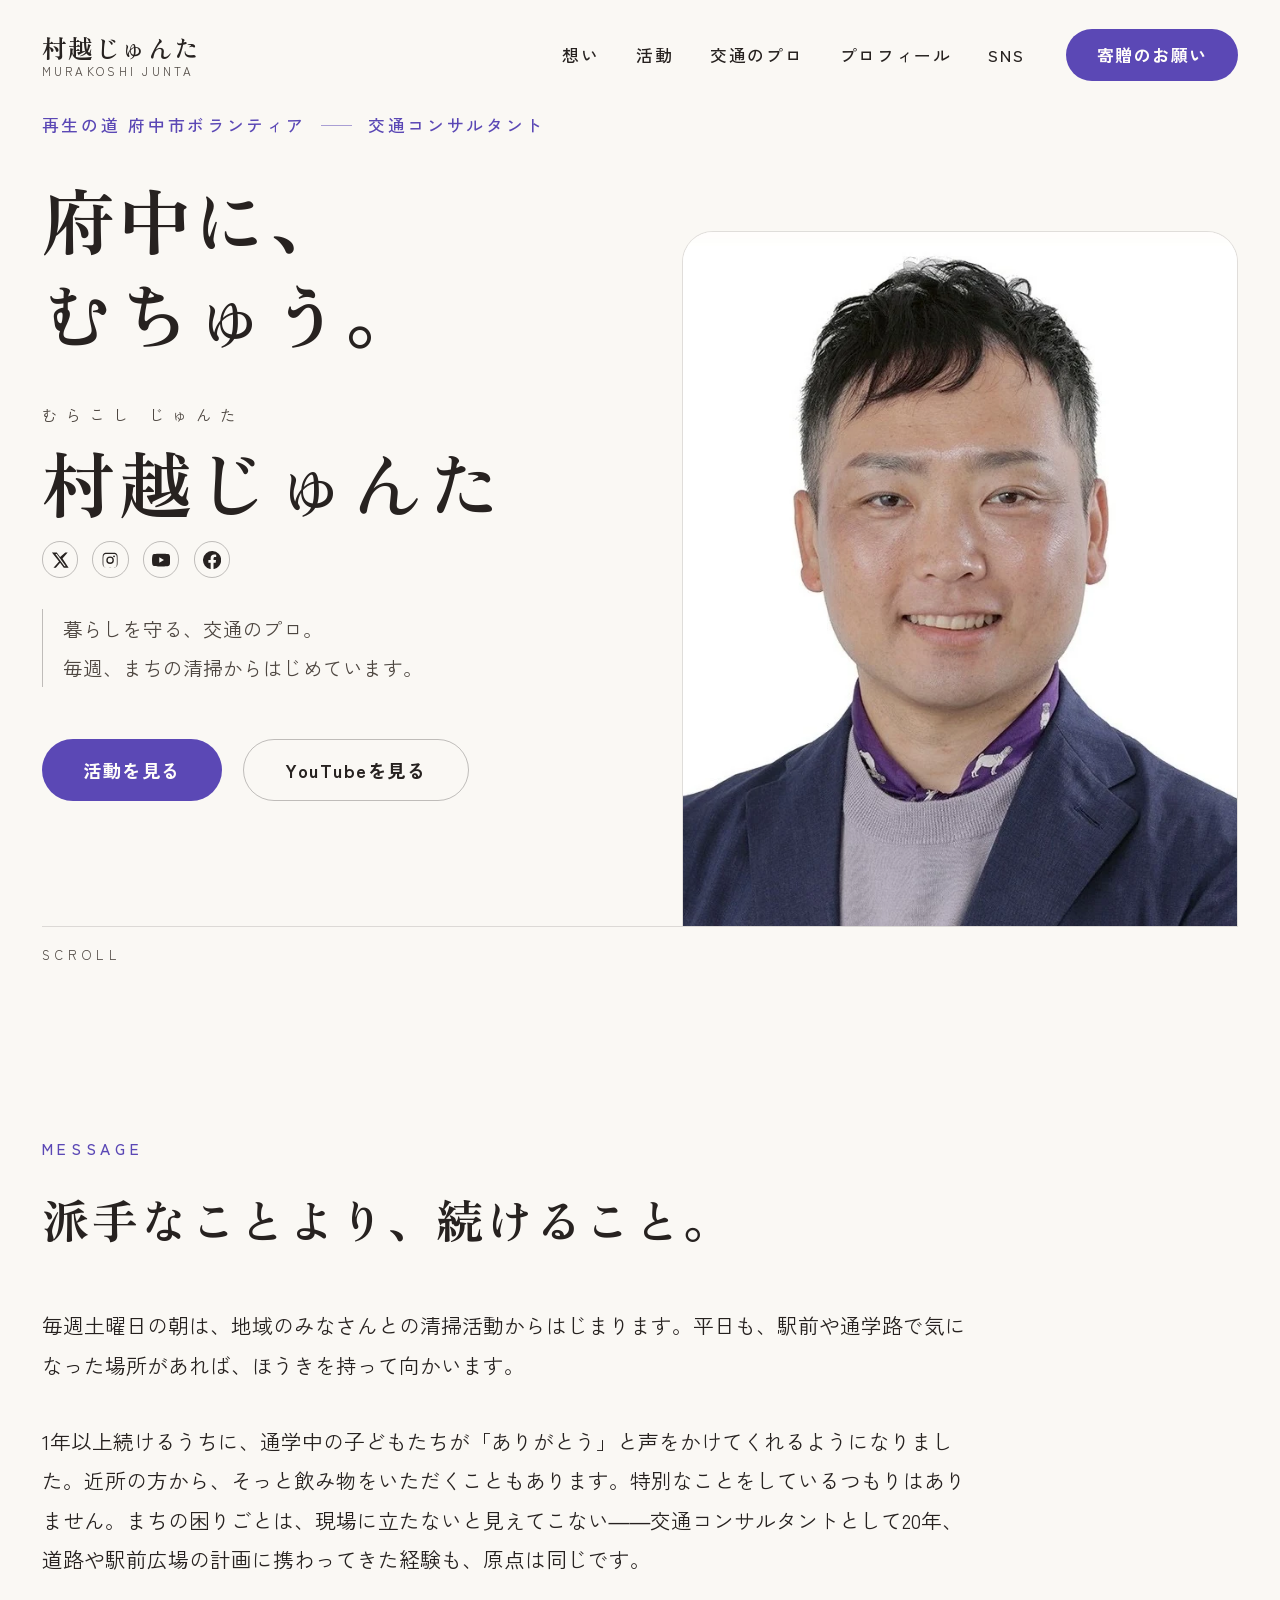
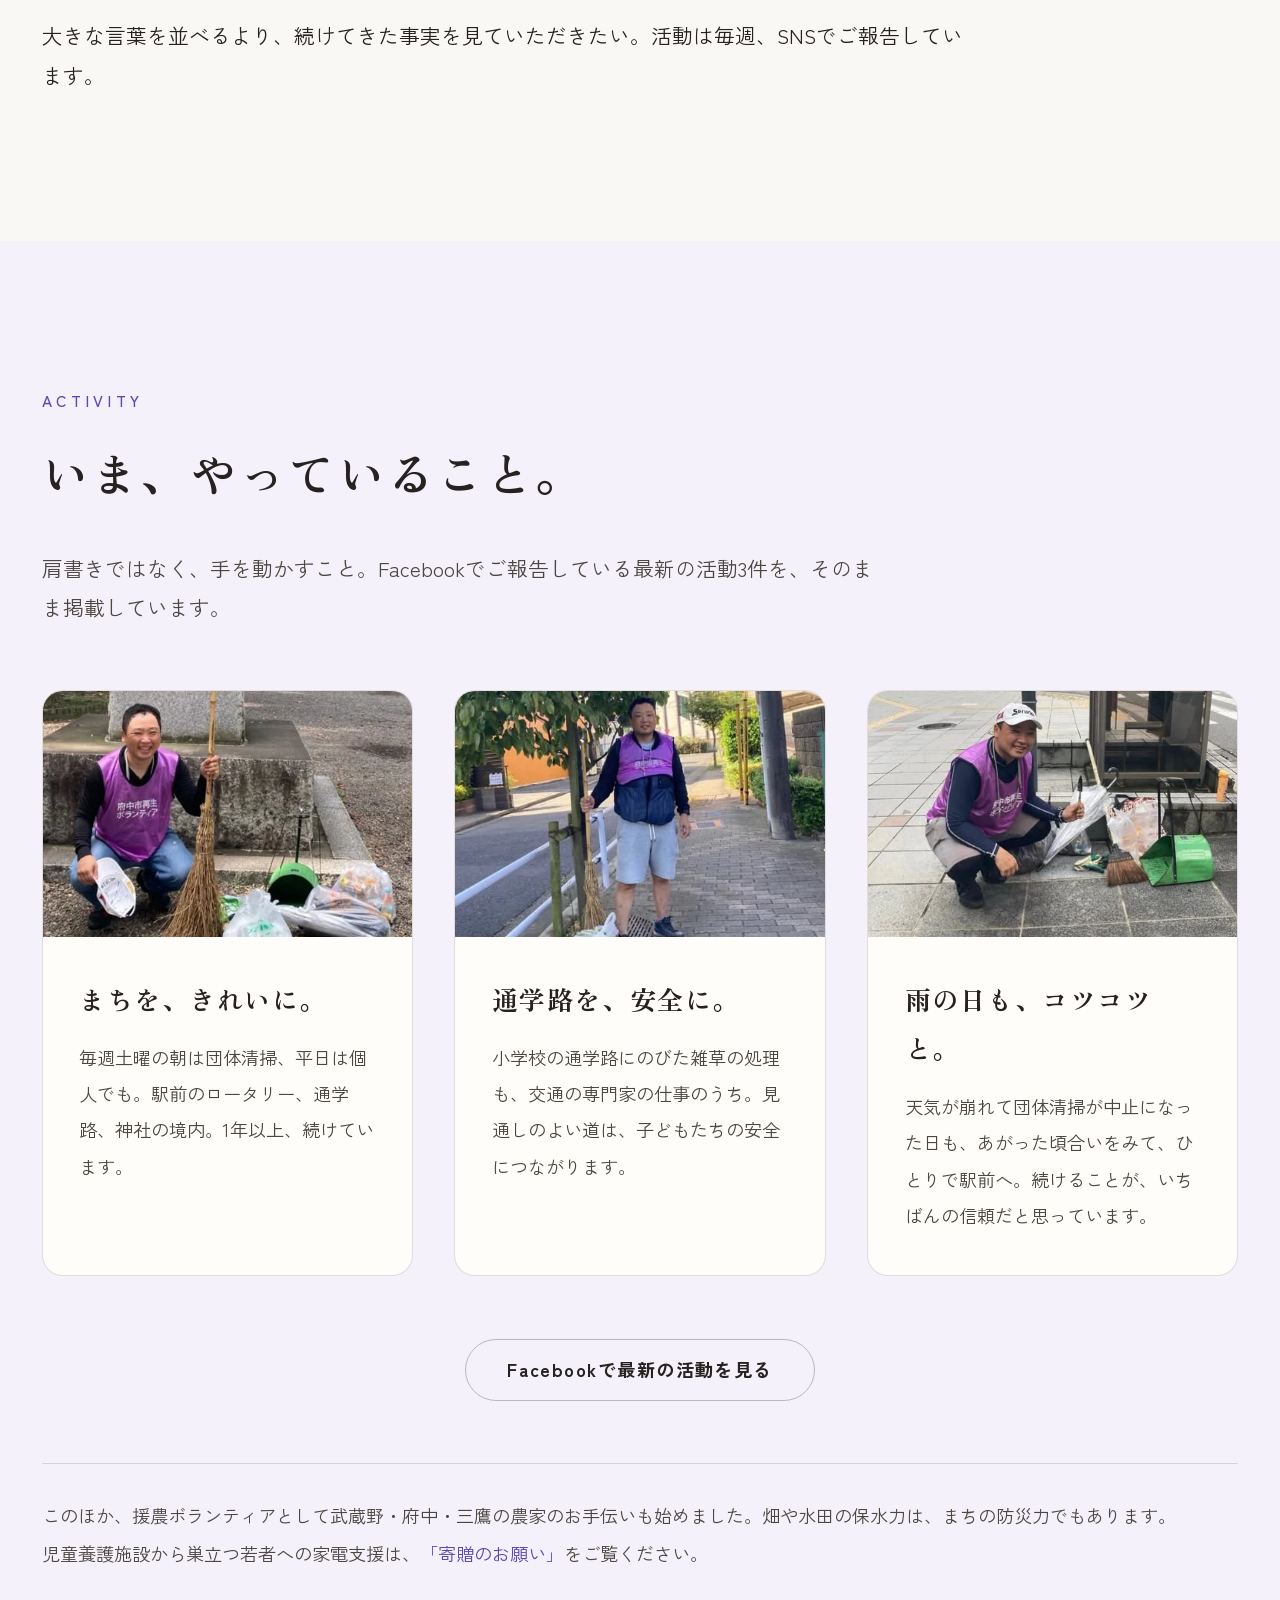
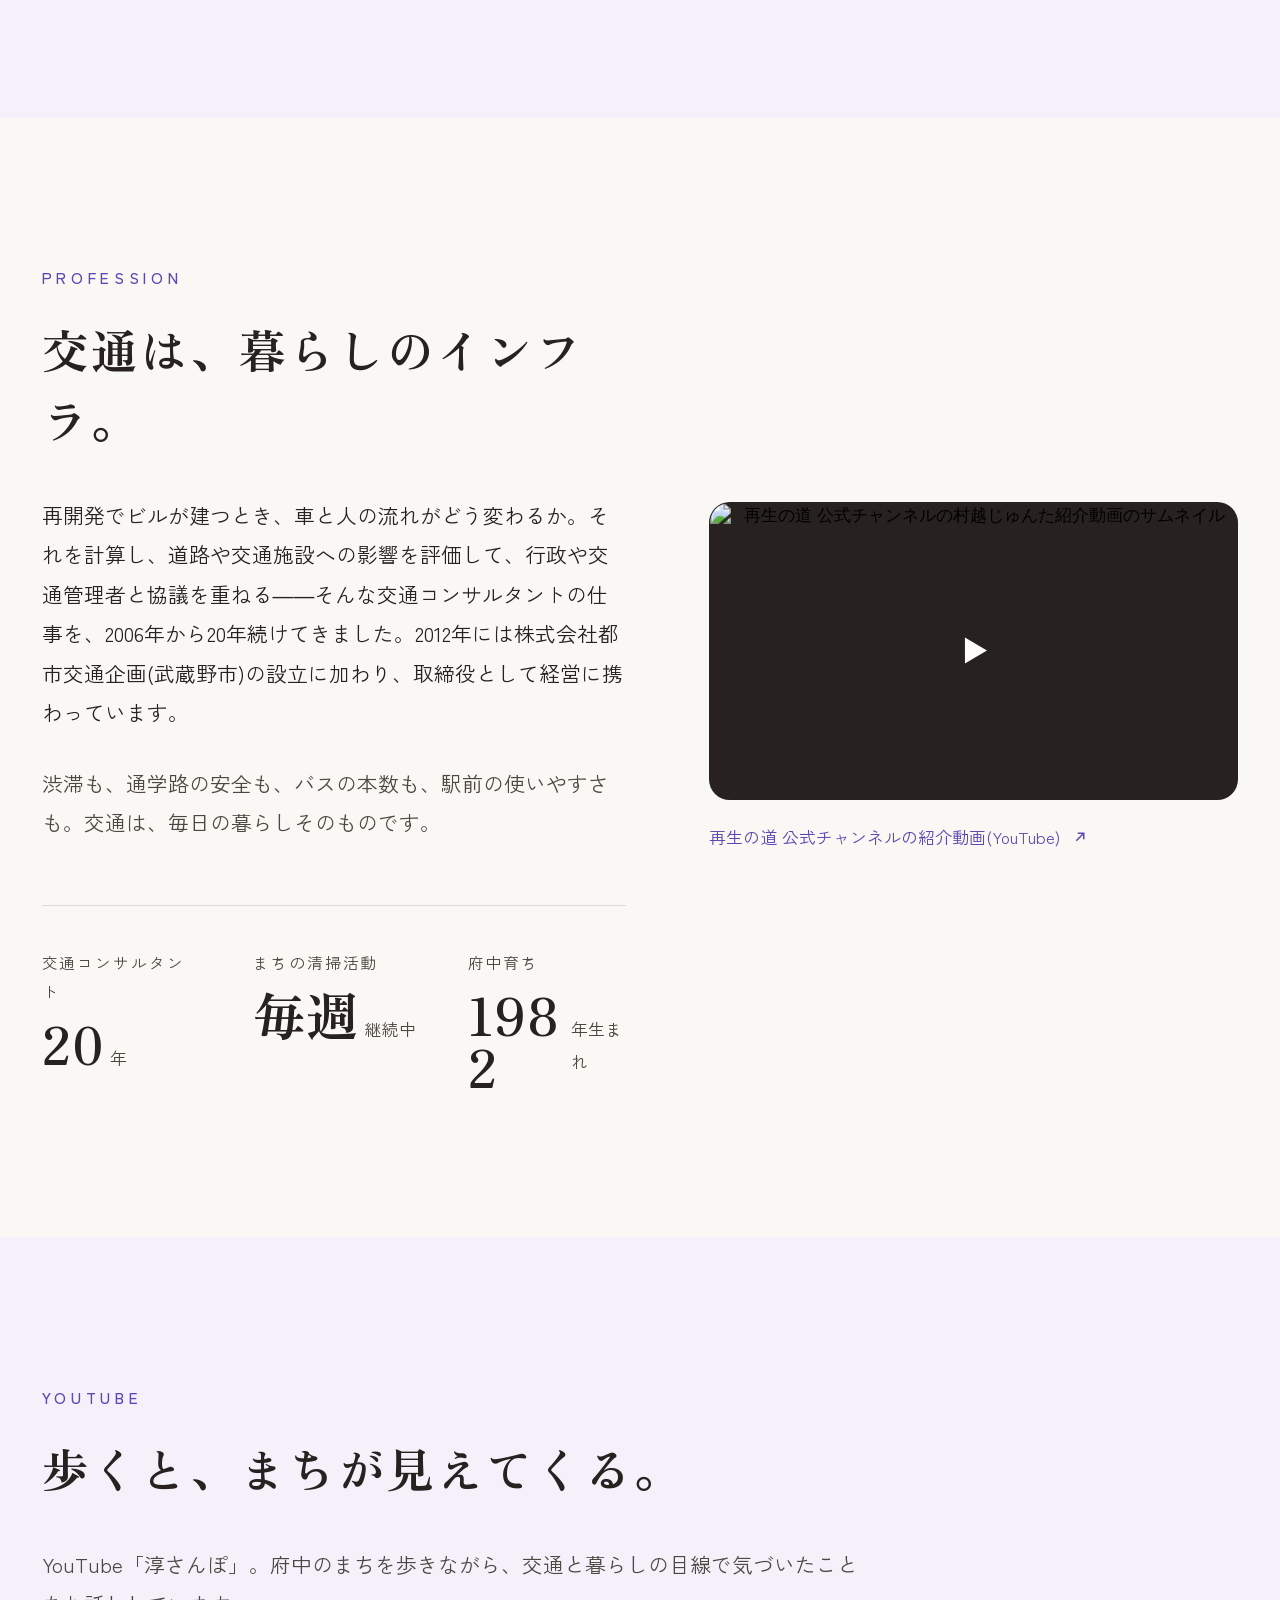
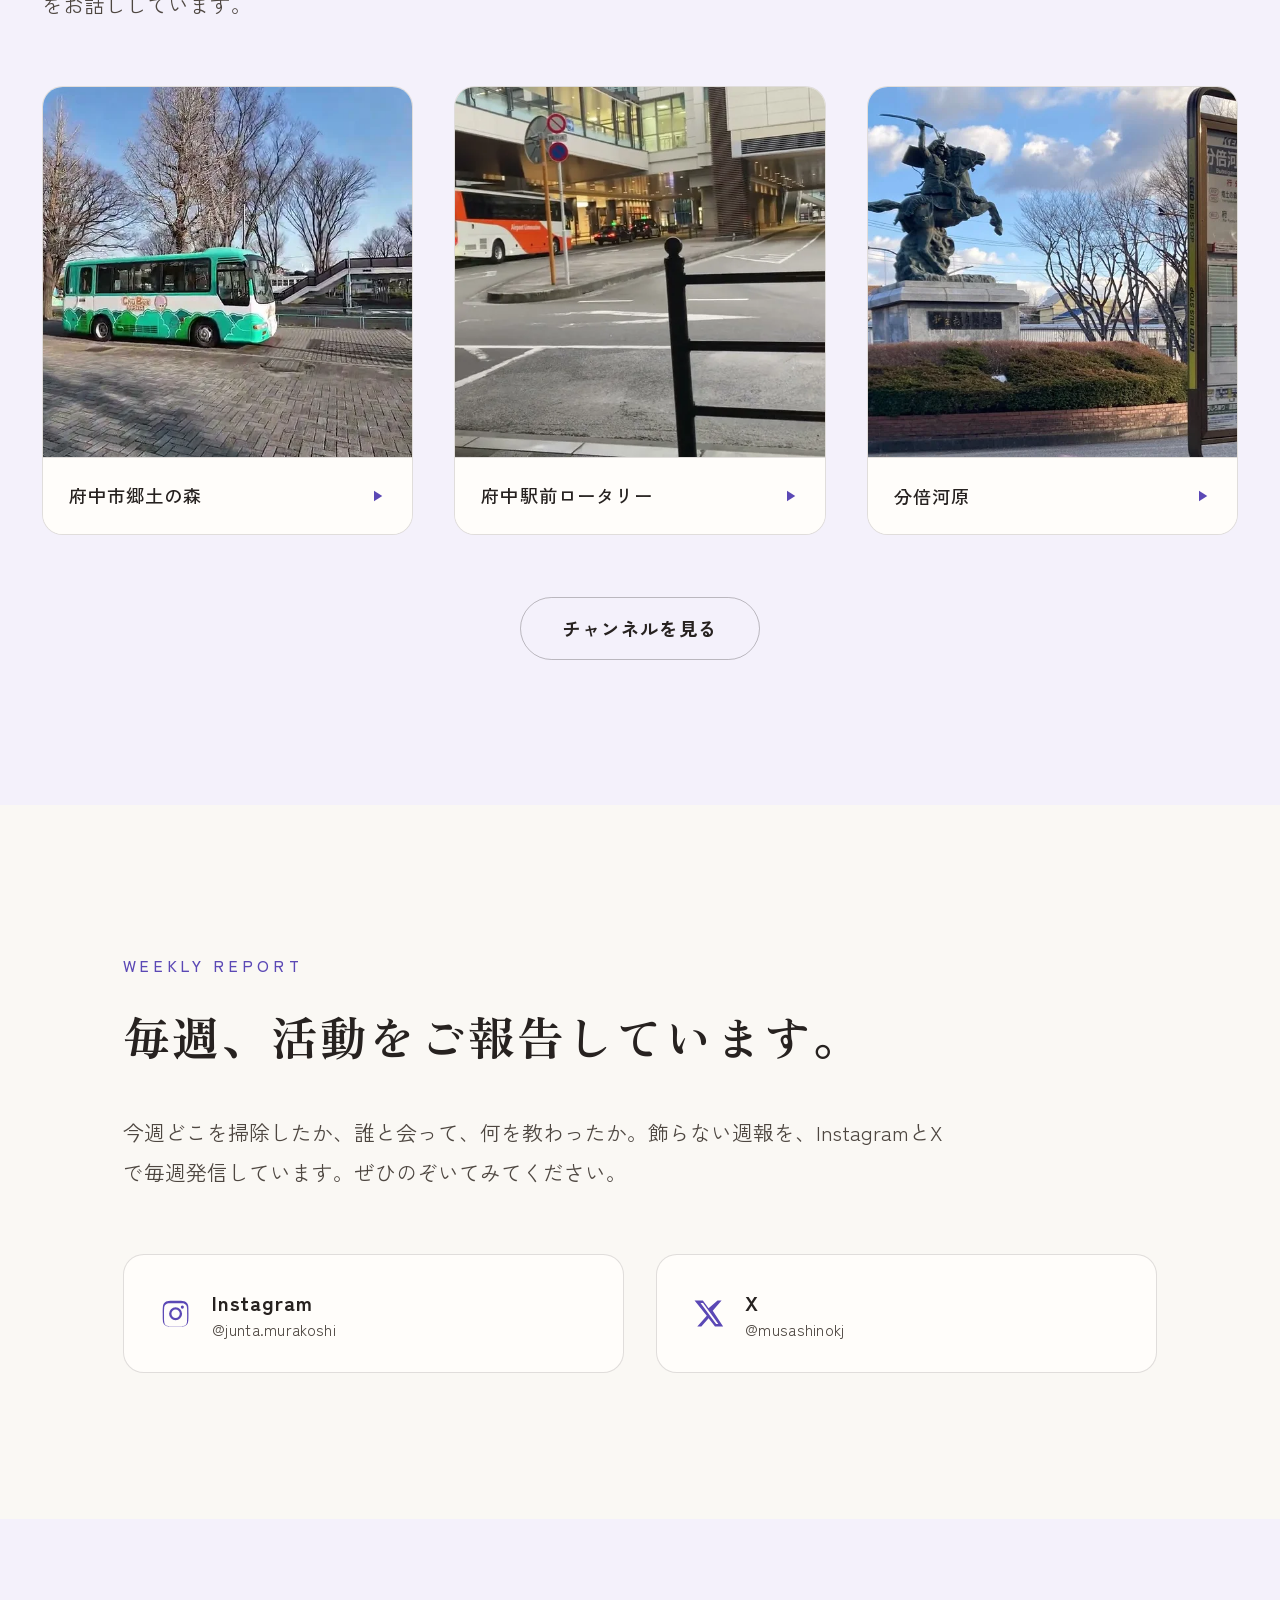
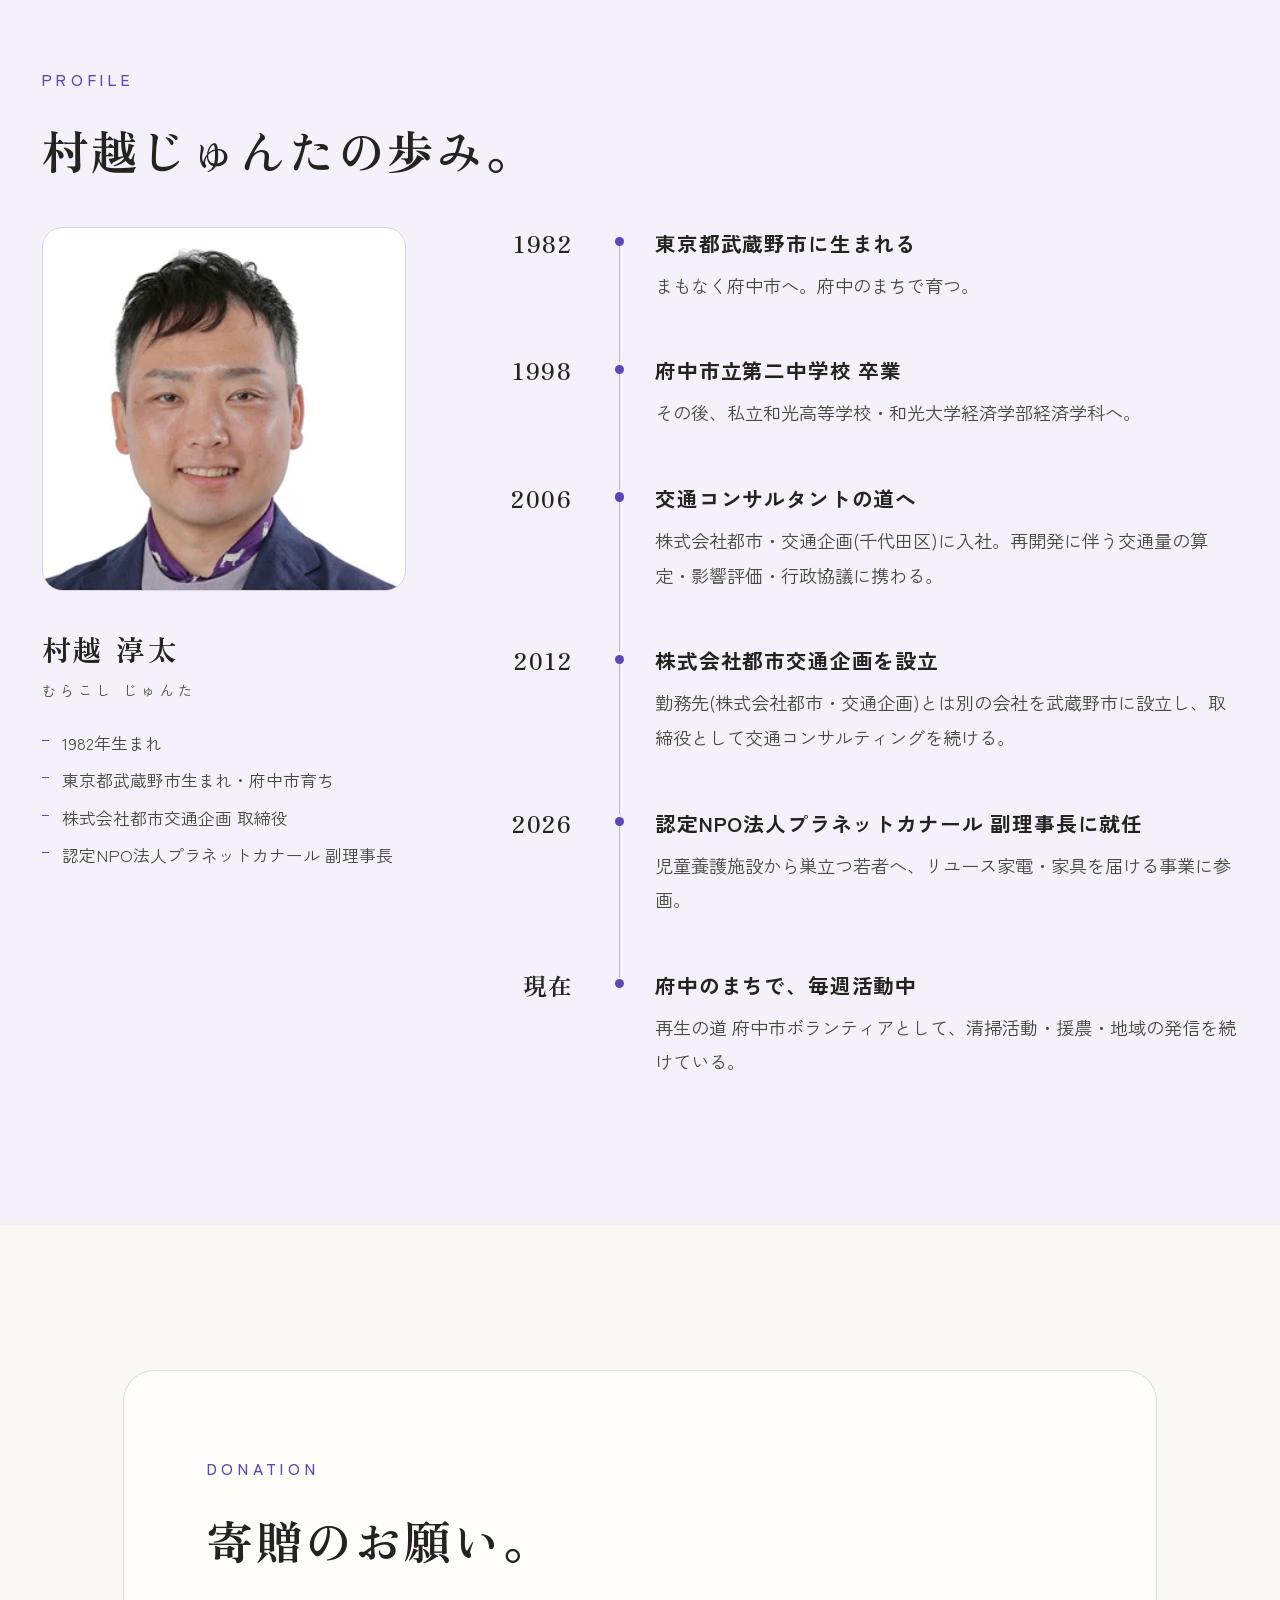
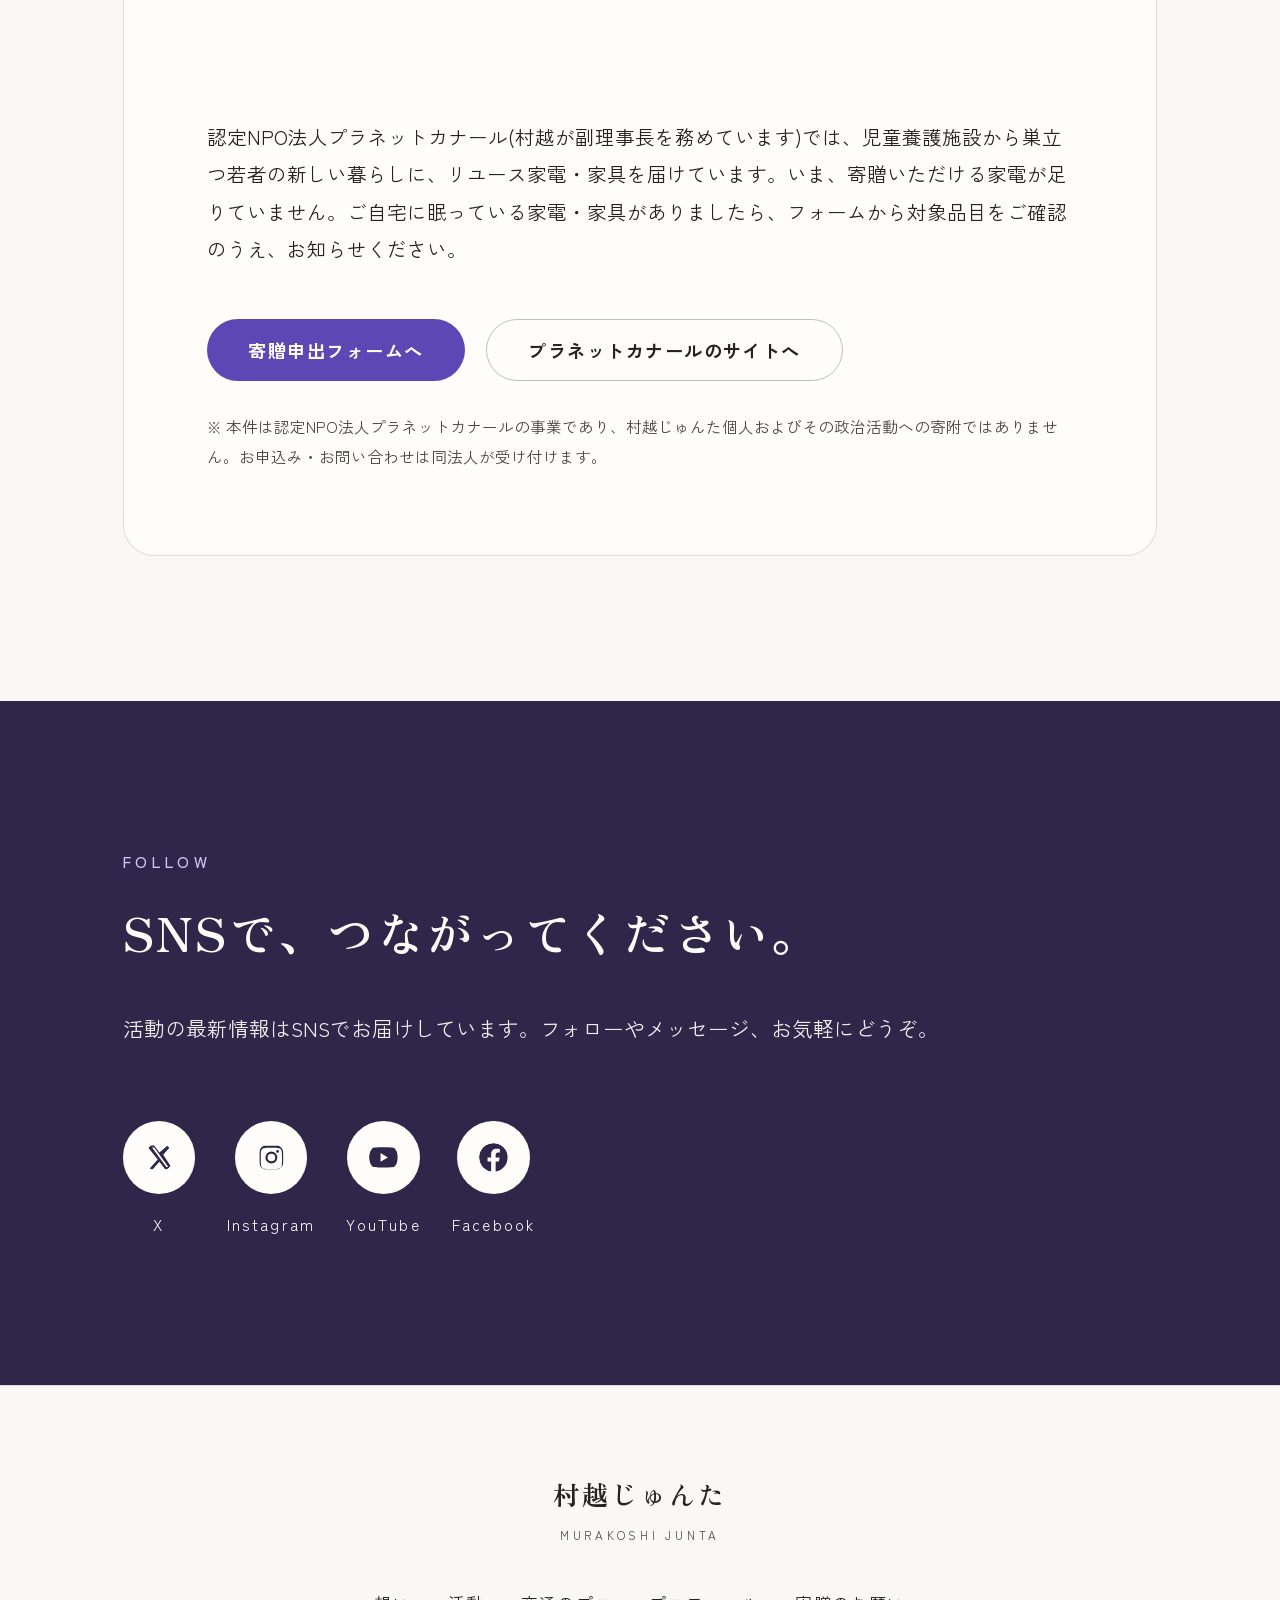
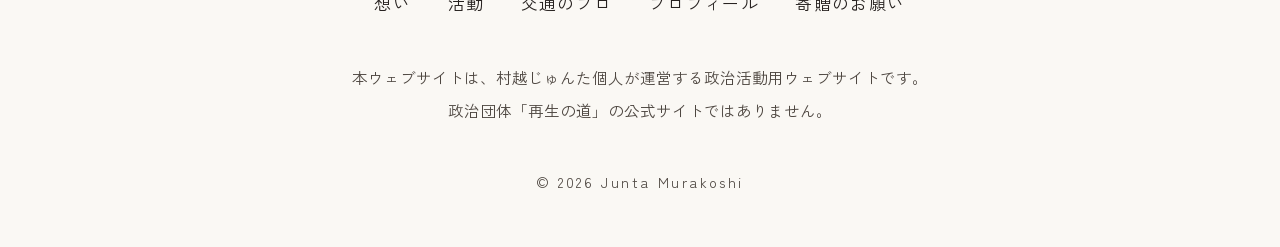
==== commit 53fdcd0a: "04案(Warm Sincere)を採用しルートindex.html化+指示8項目を反映 - 採用: patterns/pattern-00.html を index.html へ昇格。旧ショーケース" ====
--- a/patterns/pattern-00.html
+++ b/patterns/pattern-00.html
@@ -34,7 +34,7 @@
         <li><a class="nav__link" href="#profile">プロフィール</a></li>
         <li><a class="nav__link" href="#contact">SNS</a></li>
       </ul>
-      <a class="btn btn--solid btn--nav" href="#reuse">家電寄贈のお願い</a>
+      <a class="btn btn--solid btn--nav" href="#reuse">寄贈のお願い</a>
     </nav>
     <button class="menu-btn" id="menuBtn" aria-expanded="false" aria-controls="nav" aria-label="メニューを開く">
       <span class="menu-btn__bar"></span>
@@ -53,7 +53,23 @@
       <h1 class="hero__catch">府中に、<br>むちゅう。</h1>
       <p class="hero__name">
         <span class="hero__name-ruby">むらこし じゅんた</span>
-        <span class="hero__name-main">村越じゅんた</span>
+        <span class="hero__name-row">
+          <span class="hero__name-main">村越じゅんた</span>
+          <span class="hero__sns">
+            <a href="https://x.com/musashinokj" target="_blank" rel="noopener" aria-label="X(旧Twitter) @musashinokj">
+              <svg viewBox="0 0 24 24" aria-hidden="true"><path d="M18.9 2H22l-6.8 7.8L23.2 22h-6.3l-4.9-6.4L6.4 22H3.3l7.3-8.3L1.2 2h6.4l4.4 5.9L18.9 2zm-1.1 18.1h1.7L7.7 3.8H5.8l12 16.3z"/></svg>
+            </a>
+            <a href="https://www.instagram.com/junta.murakoshi" target="_blank" rel="noopener" aria-label="Instagram @junta.murakoshi">
+              <svg viewBox="0 0 24 24" aria-hidden="true"><path d="M12 2.2c3.2 0 3.6 0 4.9.1 1.2.1 1.8.2 2.2.4.6.2 1 .5 1.4.9.4.4.7.8.9 1.4.2.4.4 1 .4 2.2.1 1.3.1 1.6.1 4.9s0 3.6-.1 4.9c-.1 1.2-.2 1.8-.4 2.2-.2.6-.5 1-.9 1.4-.4.4-.8.7-1.4.9-.4.2-1 .4-2.2.4-1.3.1-1.6.1-4.9.1s-3.6 0-4.9-.1c-1.2-.1-1.8-.2-2.2-.4-.6-.2-1-.5-1.4-.9-.4-.4-.7-.8-.9-1.4-.2-.4-.4-1-.4-2.2-.1-1.3-.1-1.6-.1-4.9s0-3.6.1-4.9c.1-1.2.2-1.8.4-2.2.2-.6.5-1 .9-1.4.4-.4.8-.7 1.4-.9.4-.2 1-.4 2.2-.4 1.3-.1 1.6-.1 4.9-.1zm0 1.8c-3.1 0-3.5 0-4.8.1-1.1.1-1.5.2-1.9.3-.5.2-.8.4-1.1.7-.3.3-.5.6-.7 1.1-.1.4-.3.8-.3 1.9-.1 1.2-.1 1.6-.1 4.8s0 3.5.1 4.8c.1 1.1.2 1.5.3 1.9.2.5.4.8.7 1.1.3.3.6.5 1.1.7.4.1.8.3 1.9.3 1.2.1 1.6.1 4.8.1s3.5 0 4.8-.1c1.1-.1 1.5-.2 1.9-.3.5-.2.8-.4 1.1-.7.3-.3.5-.6.7-1.1.1-.4.3-.8.3-1.9.1-1.2.1-1.6.1-4.8s0-3.5-.1-4.8c-.1-1.1-.2-1.5-.3-1.9-.2-.5-.4-.8-.7-1.1-.3-.3-.6-.5-1.1-.7-.4-.1-.8-.3-1.9-.3-1.2-.1-1.6-.1-4.8-.1zm0 3.1a5 5 0 1 1 0 10 5 5 0 0 1 0-10zm0 1.8a3.2 3.2 0 1 0 0 6.4 3.2 3.2 0 0 0 0-6.4zm5.2-3.1a1.2 1.2 0 1 1 0 2.4 1.2 1.2 0 0 1 0-2.4z"/></svg>
+            </a>
+            <a href="https://www.youtube.com/@Junta.Murakoshi" target="_blank" rel="noopener" aria-label="YouTube 村越じゅんたチャンネル">
+              <svg viewBox="0 0 24 24" aria-hidden="true"><path d="M23.5 6.2a3 3 0 0 0-2.1-2.1C19.5 3.5 12 3.5 12 3.5s-7.5 0-9.4.6A3 3 0 0 0 .5 6.2 31.3 31.3 0 0 0 0 12a31.3 31.3 0 0 0 .5 5.8 3 3 0 0 0 2.1 2.1c1.9.6 9.4.6 9.4.6s7.5 0 9.4-.6a3 3 0 0 0 2.1-2.1A31.3 31.3 0 0 0 24 12a31.3 31.3 0 0 0-.5-5.8zM9.6 15.6V8.4L15.8 12l-6.2 3.6z"/></svg>
+            </a>
+            <a href="https://www.facebook.com/JuntaMurakoshi" target="_blank" rel="noopener" aria-label="Facebook 村越じゅんた">
+              <svg viewBox="0 0 24 24" aria-hidden="true"><path d="M24 12a12 12 0 1 0-13.9 11.9v-8.4h-3V12h3V9.4c0-3 1.8-4.7 4.6-4.7 1.3 0 2.7.2 2.7.2v3h-1.5c-1.5 0-2 .9-2 1.9V12h3.3l-.5 3.5h-2.8v8.4A12 12 0 0 0 24 12z"/></svg>
+            </a>
+          </span>
+        </span>
       </p>
       <p class="hero__lead">暮らしを守る、交通のプロ。<br>毎週、まちの清掃からはじめています。</p>
       <div class="hero__cta">
@@ -89,8 +105,11 @@
   <div class="container">
     <p class="section__kicker">ACTIVITY</p>
     <h2 class="section__title">いま、やっていること。</h2>
-    <p class="section__lead">肩書きではなく、手を動かすこと。府中のまちで続けている3つの活動です。</p>
-    <div class="cards">
+    <p class="section__lead">肩書きではなく、手を動かすこと。Facebookでご報告している最新の活動3件を、そのまま掲載しています。</p>
+    <div class="cards" id="fbCards"
+         data-fb-src="../assets/data/facebook-latest.json"
+         data-fb-page="https://www.facebook.com/JuntaMurakoshi">
+      <!-- ▼ Facebook最新投稿3件を自動表示。取得できない場合は以下の既定カードを表示 -->
       <article class="card">
         <figure class="card__media">
           <img src="../assets/img/act_shrine.webp" width="480" height="320" loading="lazy"
@@ -122,7 +141,10 @@
         </div>
       </article>
     </div>
-    <p class="activity__note">このほか、援農ボランティアとして武蔵野・府中・三鷹の農家のお手伝いも始めました。畑や水田の保水力は、まちの防災力でもあります。<br>児童養護施設から巣立つ若者への家電支援は、<a href="#reuse">「家電寄贈のお願い」</a>をご覧ください。</p>
+    <div class="section__more">
+      <a class="btn btn--ghost" href="https://www.facebook.com/JuntaMurakoshi" target="_blank" rel="noopener">Facebookで最新の活動を見る</a>
+    </div>
+    <p class="activity__note">このほか、援農ボランティアとして武蔵野・府中・三鷹の農家のお手伝いも始めました。畑や水田の保水力は、まちの防災力でもあります。<br>児童養護施設から巣立つ若者への家電支援は、<a href="#reuse">「寄贈のお願い」</a>をご覧ください。</p>
   </div>
 </section>
 
@@ -152,9 +174,15 @@
       </div>
       <figure class="work__media">
         <div class="work__video">
-          <iframe src="https://www.youtube-nocookie.com/embed/B7JWWvv4Uy0" title="【再生の道】「暮らしを守る交通のプロ」交通専門コンサルタント・村越じゅんた(府中市)"
-                  loading="lazy" allow="accelerometer; autoplay; clipboard-write; encrypted-media; gyroscope; picture-in-picture; web-share"
-                  referrerpolicy="strict-origin-when-cross-origin" allowfullscreen></iframe>
+          <button type="button" class="ytlite" data-yt-id="B7JWWvv4Uy0"
+                  data-yt-title="【再生の道】「暮らしを守る交通のプロ」交通専門コンサルタント・村越じゅんた(府中市)"
+                  aria-label="動画を再生: 【再生の道】「暮らしを守る交通のプロ」交通専門コンサルタント・村越じゅんた(府中市)">
+            <img class="ytlite__thumb" src="https://i.ytimg.com/vi/B7JWWvv4Uy0/maxresdefault.jpg"
+                 width="1280" height="720" loading="lazy" referrerpolicy="no-referrer"
+                 onerror="this.onerror=null;this.src='https://i.ytimg.com/vi/B7JWWvv4Uy0/hqdefault.jpg';"
+                 alt="再生の道 公式チャンネルの村越じゅんた紹介動画のサムネイル">
+            <span class="ytlite__play" aria-hidden="true"></span>
+          </button>
         </div>
         <figcaption class="work__caption">
           <a href="https://www.youtube.com/watch?v=B7JWWvv4Uy0" target="_blank" rel="noopener">再生の道 公式チャンネルの紹介動画(YouTube)</a>
@@ -262,7 +290,7 @@
   <div class="container container--narrow">
     <div class="reuse__box">
       <p class="section__kicker">DONATION</p>
-      <h2 class="section__title">家電寄贈の、<br class="sp-only">お願い。</h2>
+      <h2 class="section__title">寄贈のお願い。</h2>
       <p class="section__lead">使わなくなった家電が、若者の新生活の力になります。</p>
       <p class="reuse__text">認定NPO法人プラネットカナール(村越が副理事長を務めています)では、児童養護施設から巣立つ若者の新しい暮らしに、リユース家電・家具を届けています。いま、寄贈いただける家電が足りていません。ご自宅に眠っている家電・家具がありましたら、フォームから対象品目をご確認のうえ、お知らせください。</p>
       <div class="reuse__actions">
@@ -307,9 +335,9 @@
       <a href="#activity">活動</a>
       <a href="#work">交通のプロ</a>
       <a href="#profile">プロフィール</a>
-      <a href="#reuse">家電寄贈のお願い</a>
+      <a href="#reuse">寄贈のお願い</a>
     </nav>
-    <p class="footer__note">本ウェブサイトは、村越じゅんた個人が運営する政治活動用ウェブサイトです。<br>政治団体「再生の道」の公式サイトではありません。<br>掲載の写真は本人のSNSで公開したものを本人の承諾のもと使用しています。</p>
+    <p class="footer__note">本ウェブサイトは、村越じゅんた個人が運営する政治活動用ウェブサイトです。<br>政治団体「再生の道」の公式サイトではありません。</p>
     <p class="footer__copy">&copy; 2026 Junta Murakoshi</p>
   </div>
 </footer>
--- a/assets/css/style.css
+++ b/assets/css/style.css
@@ -9,7 +9,7 @@
   --tint:      #f4f1fb;   /* 淡紫の面 */
   --dark:      #2e2749;   /* 深紫紺(契約面) */
   --ink:       #272220;   /* 墨: 暖ニア黒 */
-  --ink-soft:  #6f6862;   /* サブテキスト */
+  --ink-soft:  #4e4741;   /* サブテキスト(可読性のため濃度を上げた) */
   --accent:    #5b48b5;   /* アクセント: 誠実な紫 */
   --accent-dp: #47368f;
   --line:      rgba(39,34,32,.14);
@@ -17,6 +17,8 @@
   --serif: "Zen Old Mincho", "Hiragino Mincho ProN", serif;
   --sans:  "Zen Kaku Gothic New", "Hiragino Kaku Gothic ProN", "Yu Gothic", sans-serif;
   --header-h: 84px;
+  /* ヒーローの「府中に、むちゅう。」と「村越じゅんた」は同一サイズで運用する */
+  --hero-type: 56px;
 }
 
 *,*::before,*::after{ box-sizing:border-box; }
@@ -116,14 +118,29 @@
 .hero__catch{
   margin:0 0 32px;
   font-family:var(--serif); font-weight:700;
-  font-size:clamp(44px, 5.6vw, 76px);
+  font-size:var(--hero-type);
   line-height:1.28; letter-spacing:.04em;
 }
 .hero__name{ margin:0 0 24px; display:flex; flex-direction:column; gap:4px; }
 .hero__name-ruby{ font-size:12px; letter-spacing:.5em; color:var(--ink-soft); }
+.hero__name-row{ display:flex; align-items:center; flex-wrap:wrap; gap:10px 14px; }
 .hero__name-main{
   font-family:var(--serif); font-weight:700;
-  font-size:clamp(28px, 3vw, 38px); letter-spacing:.14em;
+  font-size:var(--hero-type); line-height:1.28; letter-spacing:.06em;
+  margin-inline-end:-.06em; /* 末尾の字間ぶんを詰めてアイコンを横に収める */
+}
+/* ヒーロー(バナー)の氏名の隣に置くSNSアイコン。幅が足りない画面では自動で下段に回る */
+.hero__sns{ display:flex; align-items:center; gap:11px; }
+.hero__sns a{
+  display:flex; align-items:center; justify-content:center;
+  width:28px; height:28px; border-radius:50%;
+  border:1px solid var(--line-strong); color:var(--ink);
+  transition:background-color .25s, border-color .25s, color .25s, transform .25s;
+}
+.hero__sns svg{ width:14px; height:14px; fill:currentColor; display:block; }
+.hero__sns a:hover{
+  background:var(--accent); border-color:var(--accent); color:#fffdfa;
+  transform:translateY(-2px);
 }
 .hero__lead{
   margin:0 0 40px; font-size:15px; color:var(--ink-soft);
@@ -196,6 +213,19 @@
   font-family:var(--serif); font-weight:700; font-size:20px; letter-spacing:.06em;
 }
 .card__text{ margin:0; font-size:14px; line-height:2; color:var(--ink-soft); }
+/* Facebook最新投稿カード */
+.card__link{ display:flex; flex-direction:column; height:100%; color:var(--ink); }
+.card__link:hover{ color:var(--ink); }
+.card__link .card__media{ flex-shrink:0; }
+.card__link .card__body{ flex:1; }
+.card__meta{
+  margin:0 0 12px; display:flex; align-items:center; gap:8px;
+  font-size:12px; font-weight:500; letter-spacing:.1em; color:var(--accent);
+}
+.card__meta svg{ width:14px; height:14px; fill:currentColor; flex-shrink:0; }
+.card__more{
+  margin:16px 0 0; font-size:12px; letter-spacing:.06em; color:var(--accent);
+}
 .activity__note{
   margin:48px 0 0; padding-top:24px;
   border-top:1px solid var(--line);
@@ -230,6 +260,31 @@
 .work__video iframe{
   width:100%; height:100%; border:0; display:block;
 }
+/* YouTubeサムネイル表示 → クリックで再生に切り替わる軽量埋め込み */
+.ytlite{
+  position:relative; display:block;
+  width:100%; height:100%; padding:0; margin:0;
+  border:0; background:var(--ink); cursor:pointer;
+}
+.ytlite__thumb{
+  width:100%; height:100%; object-fit:cover; display:block;
+  transition:transform .5s, opacity .3s;
+}
+.ytlite:hover .ytlite__thumb{ transform:scale(1.03); opacity:.9; }
+.ytlite__play{
+  position:absolute; left:50%; top:50%; transform:translate(-50%,-50%);
+  width:72px; height:50px; border-radius:12px;
+  background:rgba(39,34,32,.72);
+  transition:background-color .25s;
+}
+.ytlite__play::after{
+  content:""; position:absolute; left:50%; top:50%;
+  transform:translate(-42%,-50%);
+  border-style:solid; border-width:10px 0 10px 17px;
+  border-color:transparent transparent transparent #fffdfa;
+}
+.ytlite:hover .ytlite__play,
+.ytlite:focus-visible .ytlite__play{ background:#cc0000; }
 .work__caption{ margin-top:16px; font-size:13px; }
 .work__caption a{
   display:inline-flex; align-items:center; gap:8px;
@@ -348,16 +403,16 @@
 
 /* ---------- contact (深紫紺の契約面) ---------- */
 .section--contact{ background:var(--dark); }
-.section__kicker--light{ color:#b9aef0; }
+.section__kicker--light{ color:#cfc6f7; }
 .section__title--light{ color:#fffdfa; }
-.section__lead--light{ color:rgba(255,253,250,.72); }
+.section__lead--light{ color:rgba(255,253,250,.93); }
 .contact__sns{
   margin:56px 0 0; padding:0; list-style:none;
   display:flex; gap:24px; flex-wrap:wrap;
 }
 .contact__sns a{
   display:flex; flex-direction:column; align-items:center; gap:12px;
-  color:rgba(255,253,250,.85);
+  color:rgba(255,253,250,.96);
   font-size:12px; letter-spacing:.14em;
 }
 .contact__sns a:hover{ color:#fffdfa; }
@@ -425,7 +480,8 @@
 @media (max-width: 768px){
   .sp-only{ display:inline; }
   .container{ padding-inline:24px; }
-  :root{ --header-h:64px; }
+  /* スマホは画面幅に最適化したサイズ(PCの150%固定は適用しない) */
+  :root{ --header-h:64px; --hero-type:clamp(34px, 9.2vw, 46px); }
 
   /* nav → overlay */
   .menu-btn{
@@ -459,8 +515,10 @@
   .hero__visual{ order:2; display:flex; justify-content:center; }
   .hero__panel{ width:min(78vw, 420px); }
   .hero__kicker{ margin-bottom:16px; font-size:11px; letter-spacing:.12em; }
-  .hero__catch{ font-size:clamp(38px, 11vw, 48px); margin-bottom:24px; }
-  .hero__name-main{ font-size:26px; }
+  .hero__catch{ margin-bottom:24px; }
+  .hero__sns{ gap:14px; }
+  .hero__sns a{ width:36px; height:36px; }
+  .hero__sns svg{ width:17px; height:17px; }
   .hero__lead{ font-size:14px; margin-bottom:32px; }
   .hero__cta .btn{ height:48px; padding:0 24px; font-size:13px; }
   .hero__foot{ width:calc(100% - 48px); }
@@ -494,8 +552,30 @@
 }
 
 @media (max-width: 390px){
-  .hero__catch{ font-size:36px; }
+  :root{ --hero-type:32px; }
   .hero__cta{ flex-direction:column; }
   .hero__cta .btn{ width:100%; }
+  .hero__sns{ gap:10px; }
   .sanpo__grid{ grid-template-columns:1fr; }
 }
+
+/* =====================================================
+   PC表示の基準倍率
+   ブラウザのズーム150%相当の見え方を「既定」として固定する。
+   画面幅に応じて倍率を落とし、レイアウトに必要な横幅(約890px以上)を確保する。
+   1024px以下(タブレット・スマホ)には適用せず、各幅の最適サイズを維持する。
+   ※ zoom は viewport 単位(svh)を割らないため、ヒーローの高さのみ倍率で補正する。
+   ===================================================== */
+/* min-width のみを積み上げる(max-width と併用すると端数幅で1pxの隙間ができるため) */
+@media (min-width: 1025px){
+  :root{ zoom:1.15; }
+  .hero{ min-height:calc(100svh / 1.15); }
+}
+@media (min-width: 1150px){
+  :root{ zoom:1.3; }
+  .hero{ min-height:calc(100svh / 1.3); }
+}
+@media (min-width: 1400px){
+  :root{ zoom:1.5; }
+  .hero{ min-height:calc(100svh / 1.5); }
+}
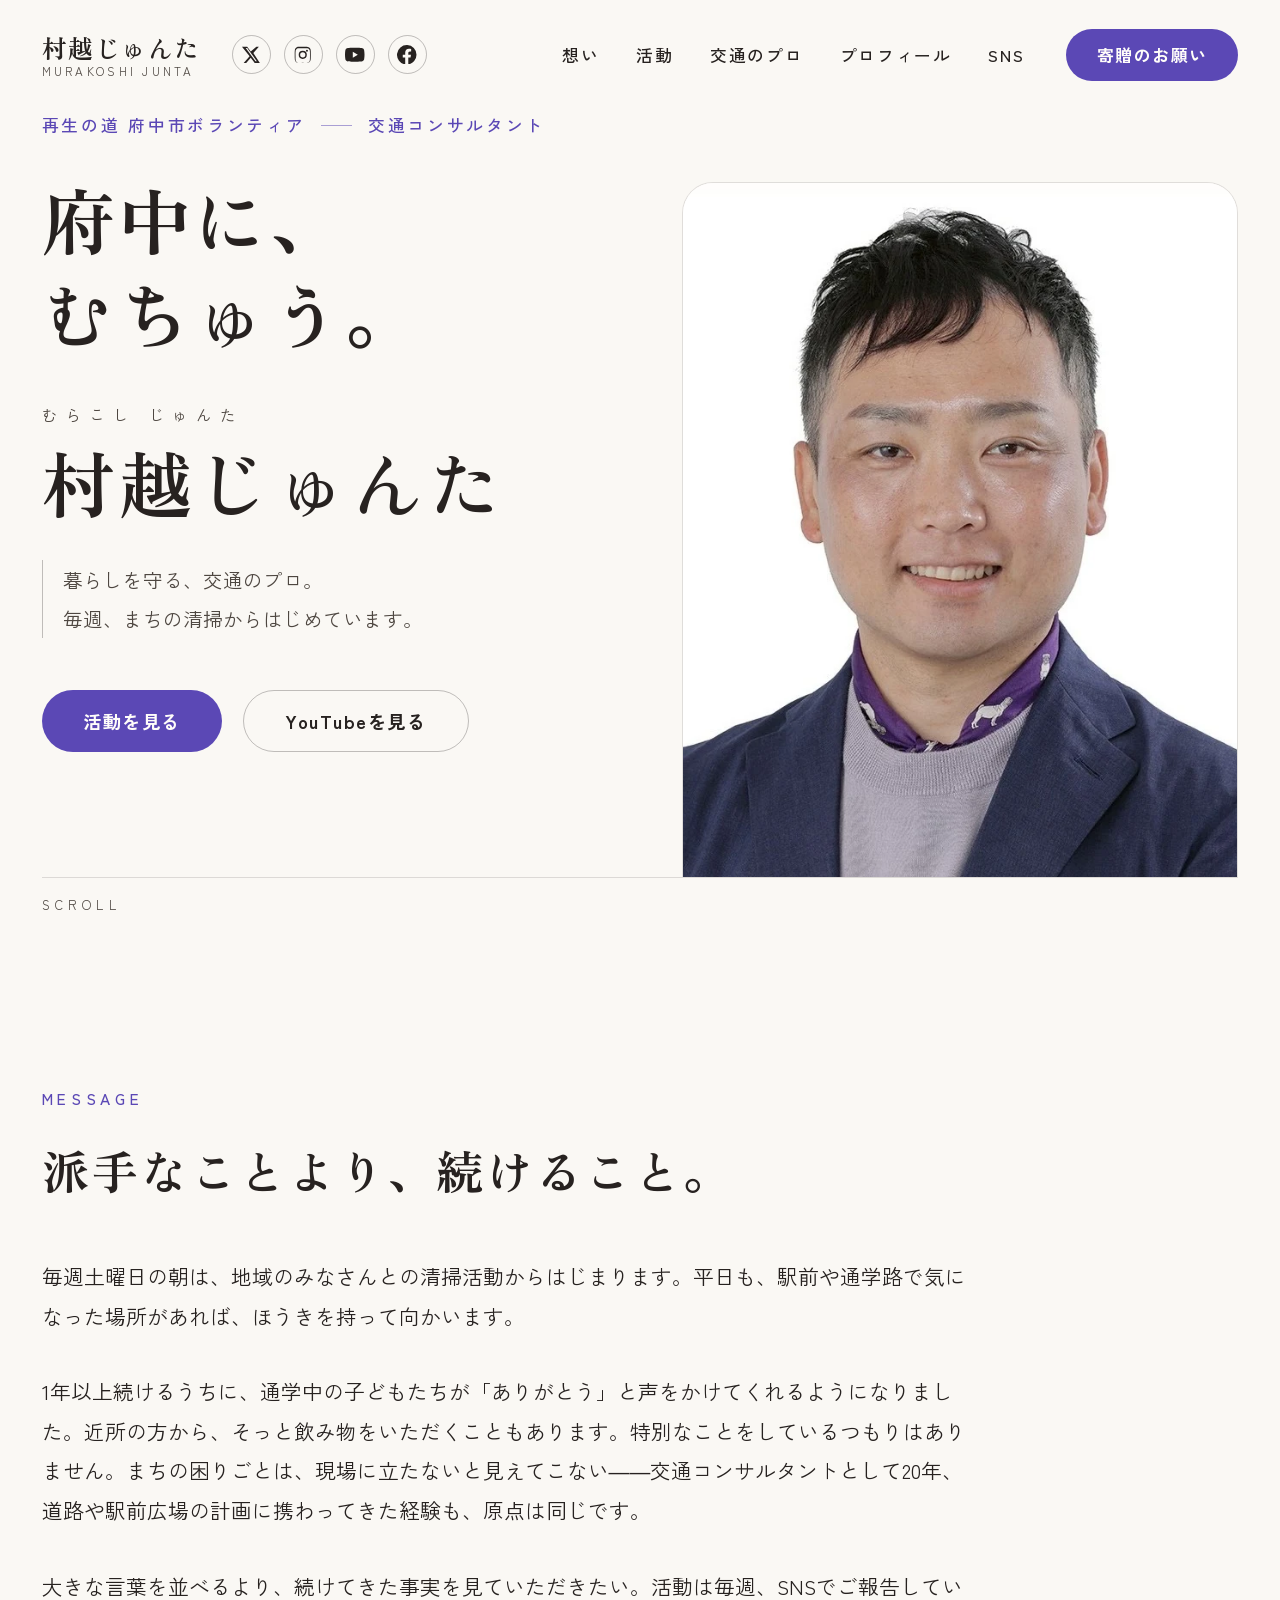
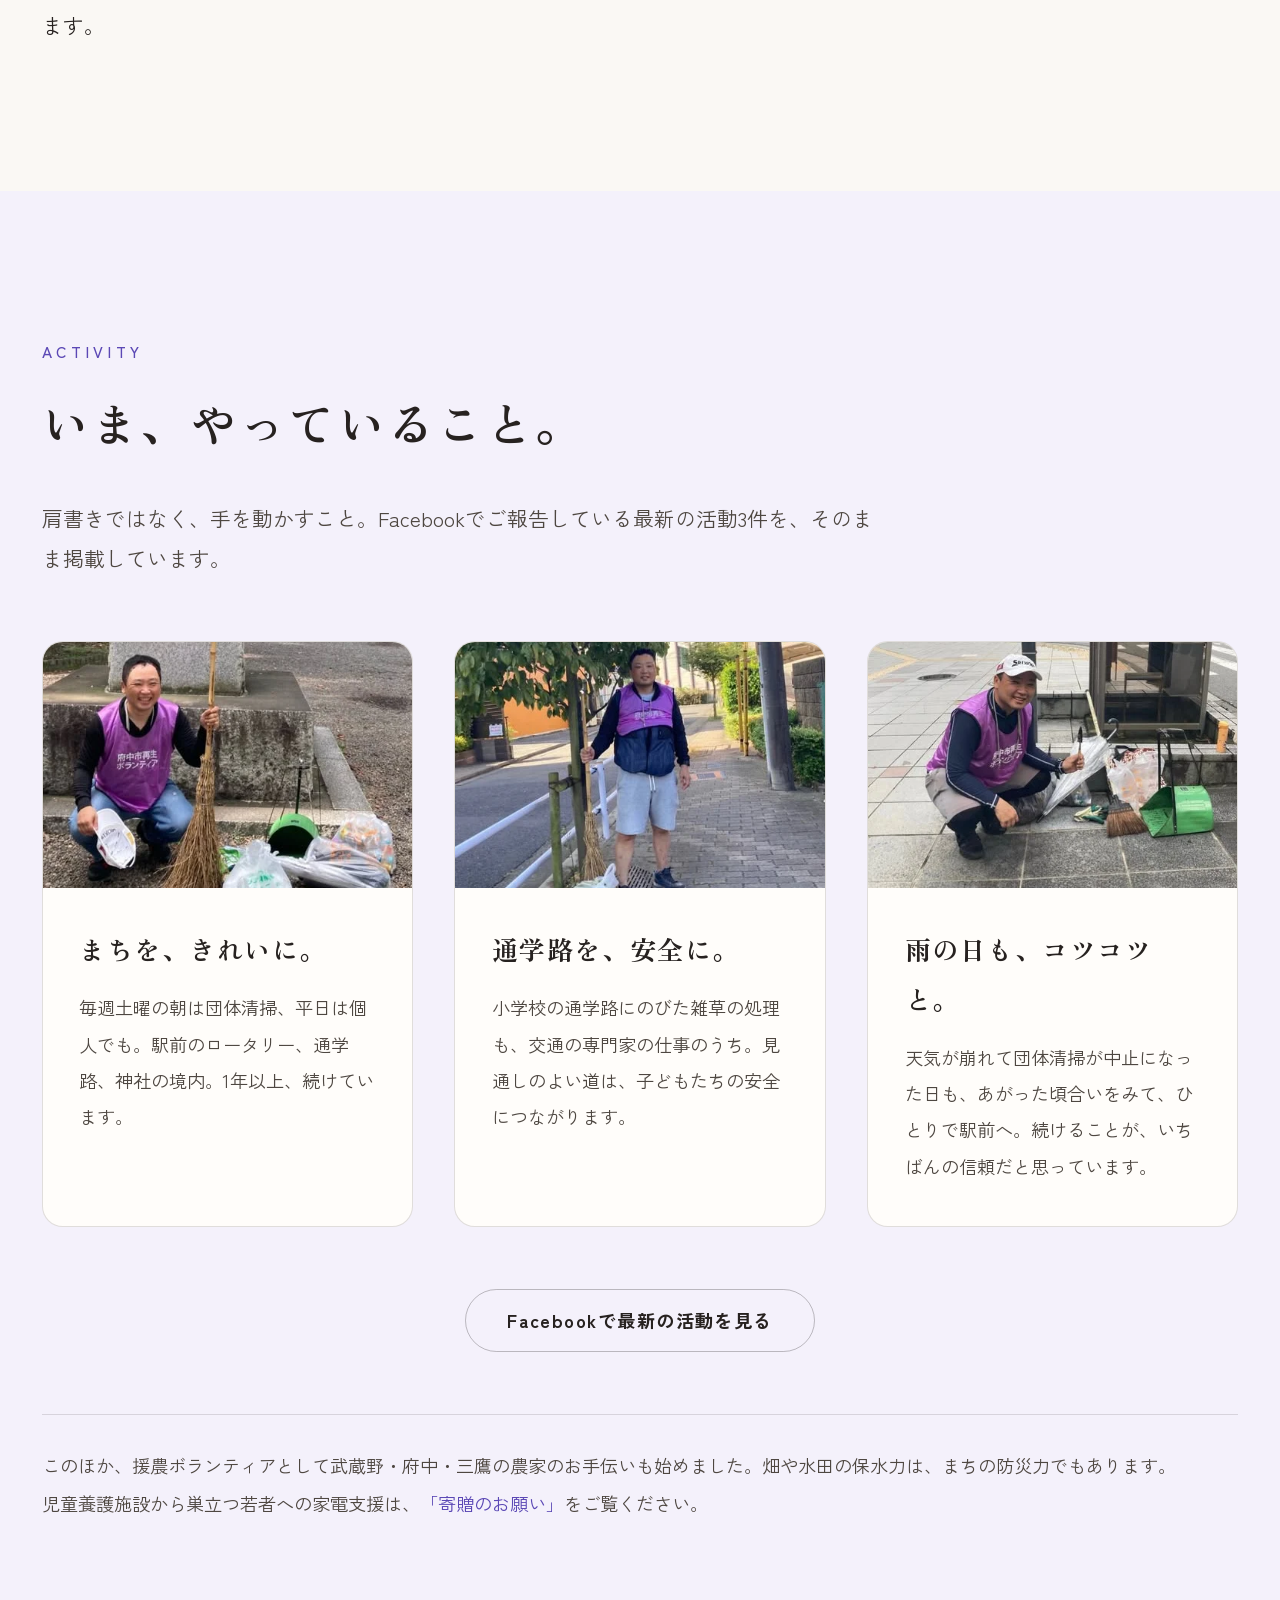
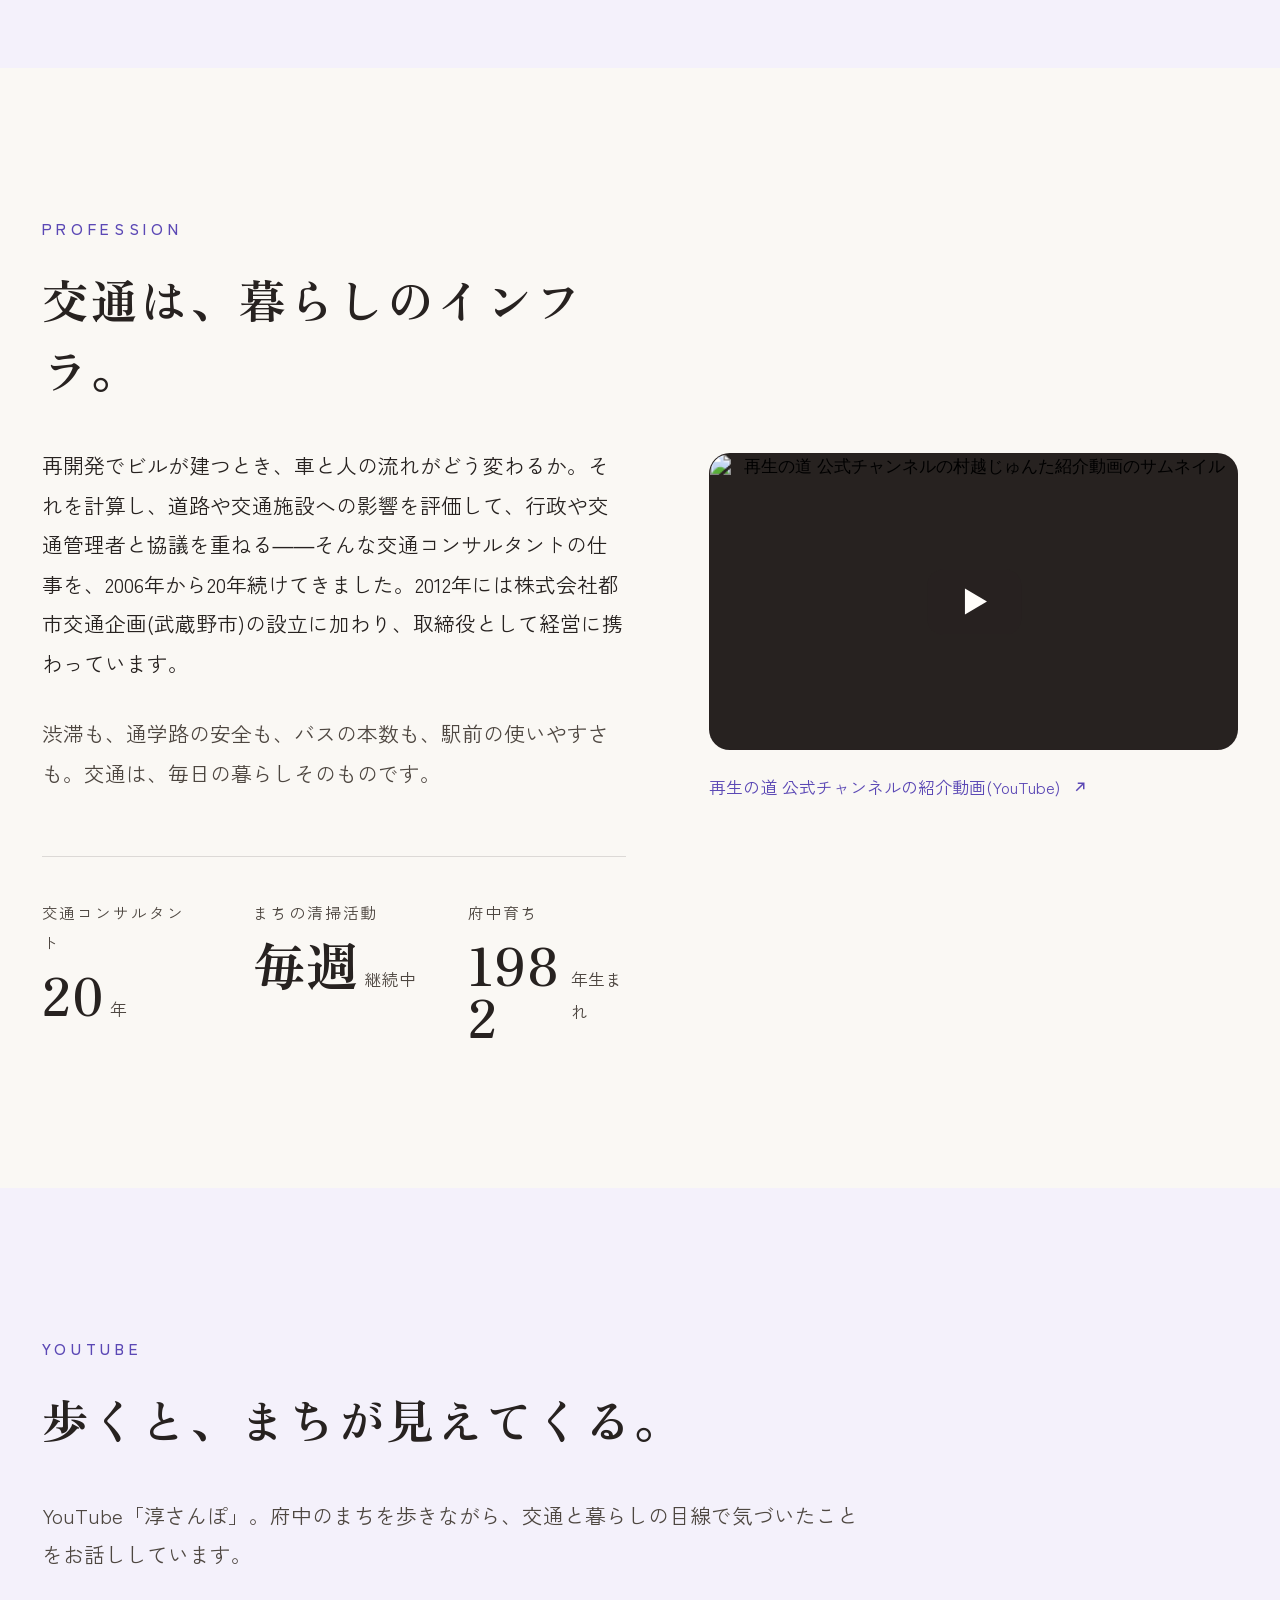
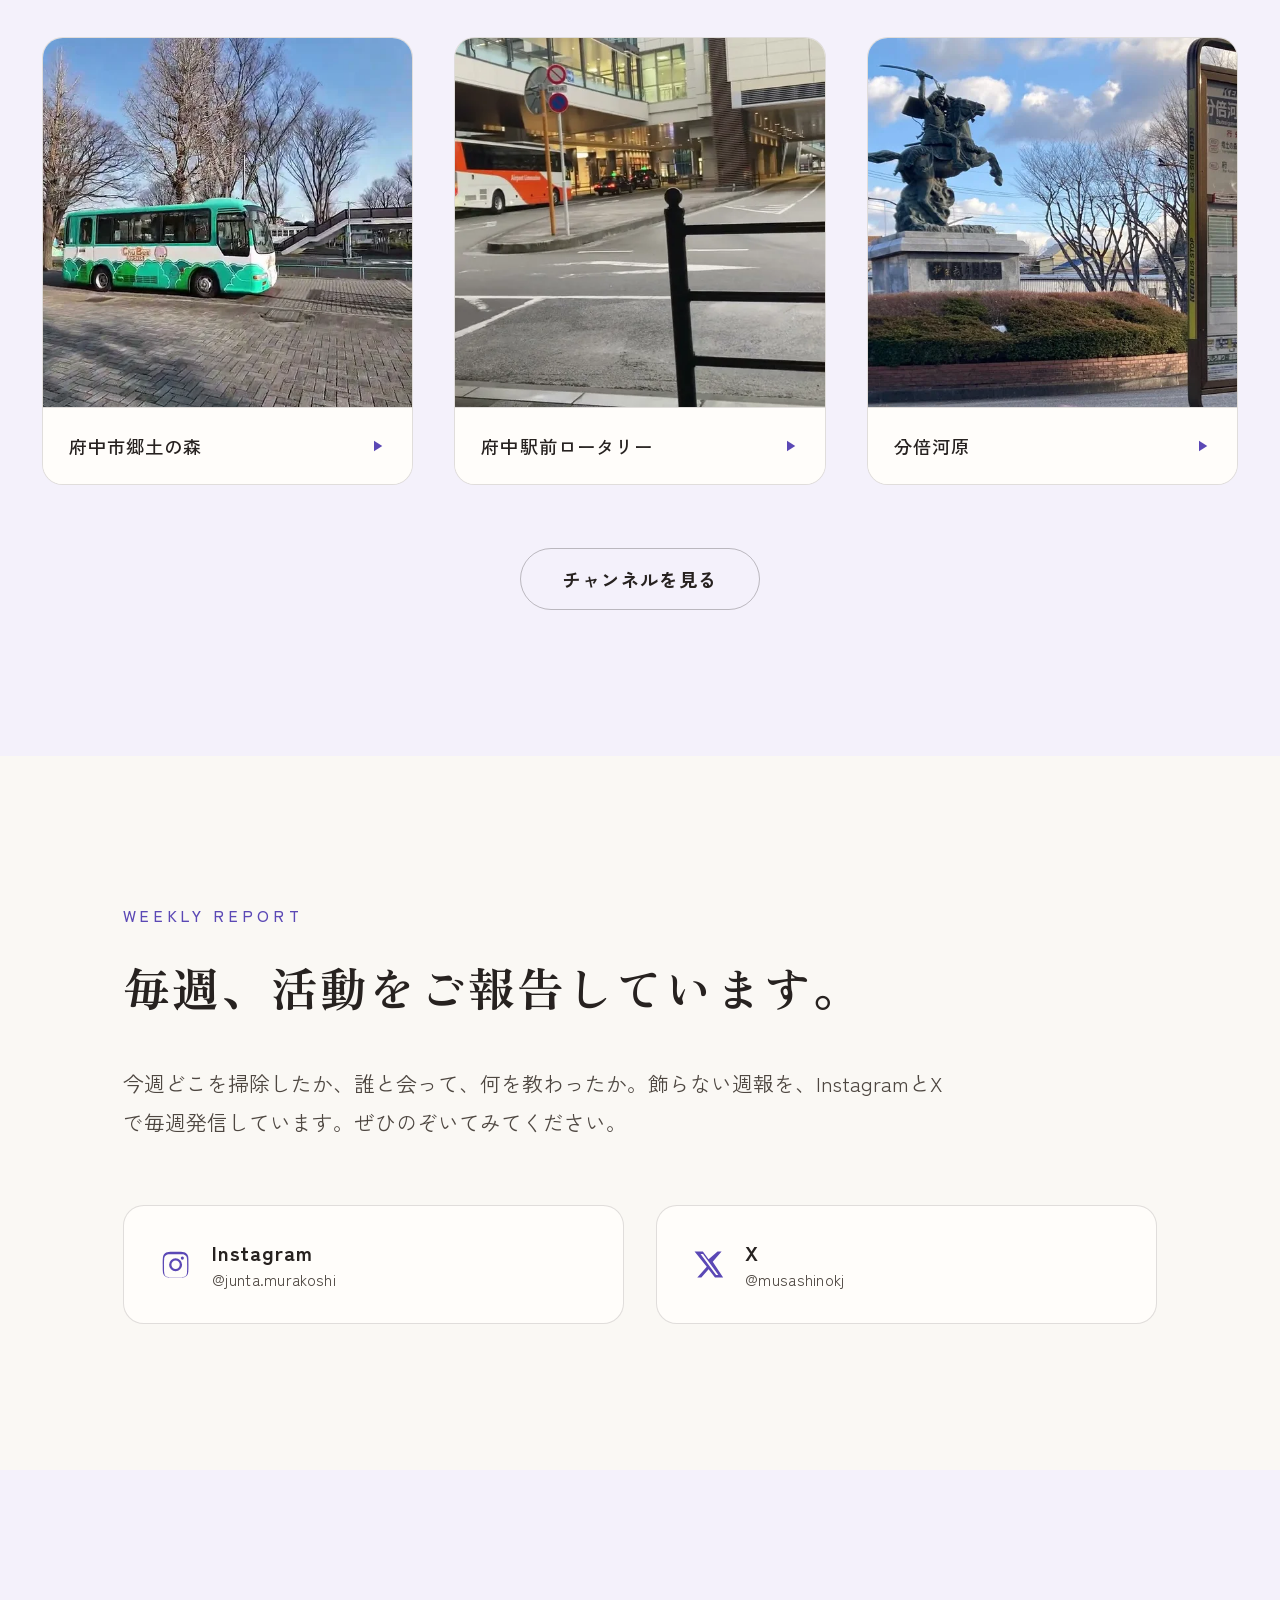
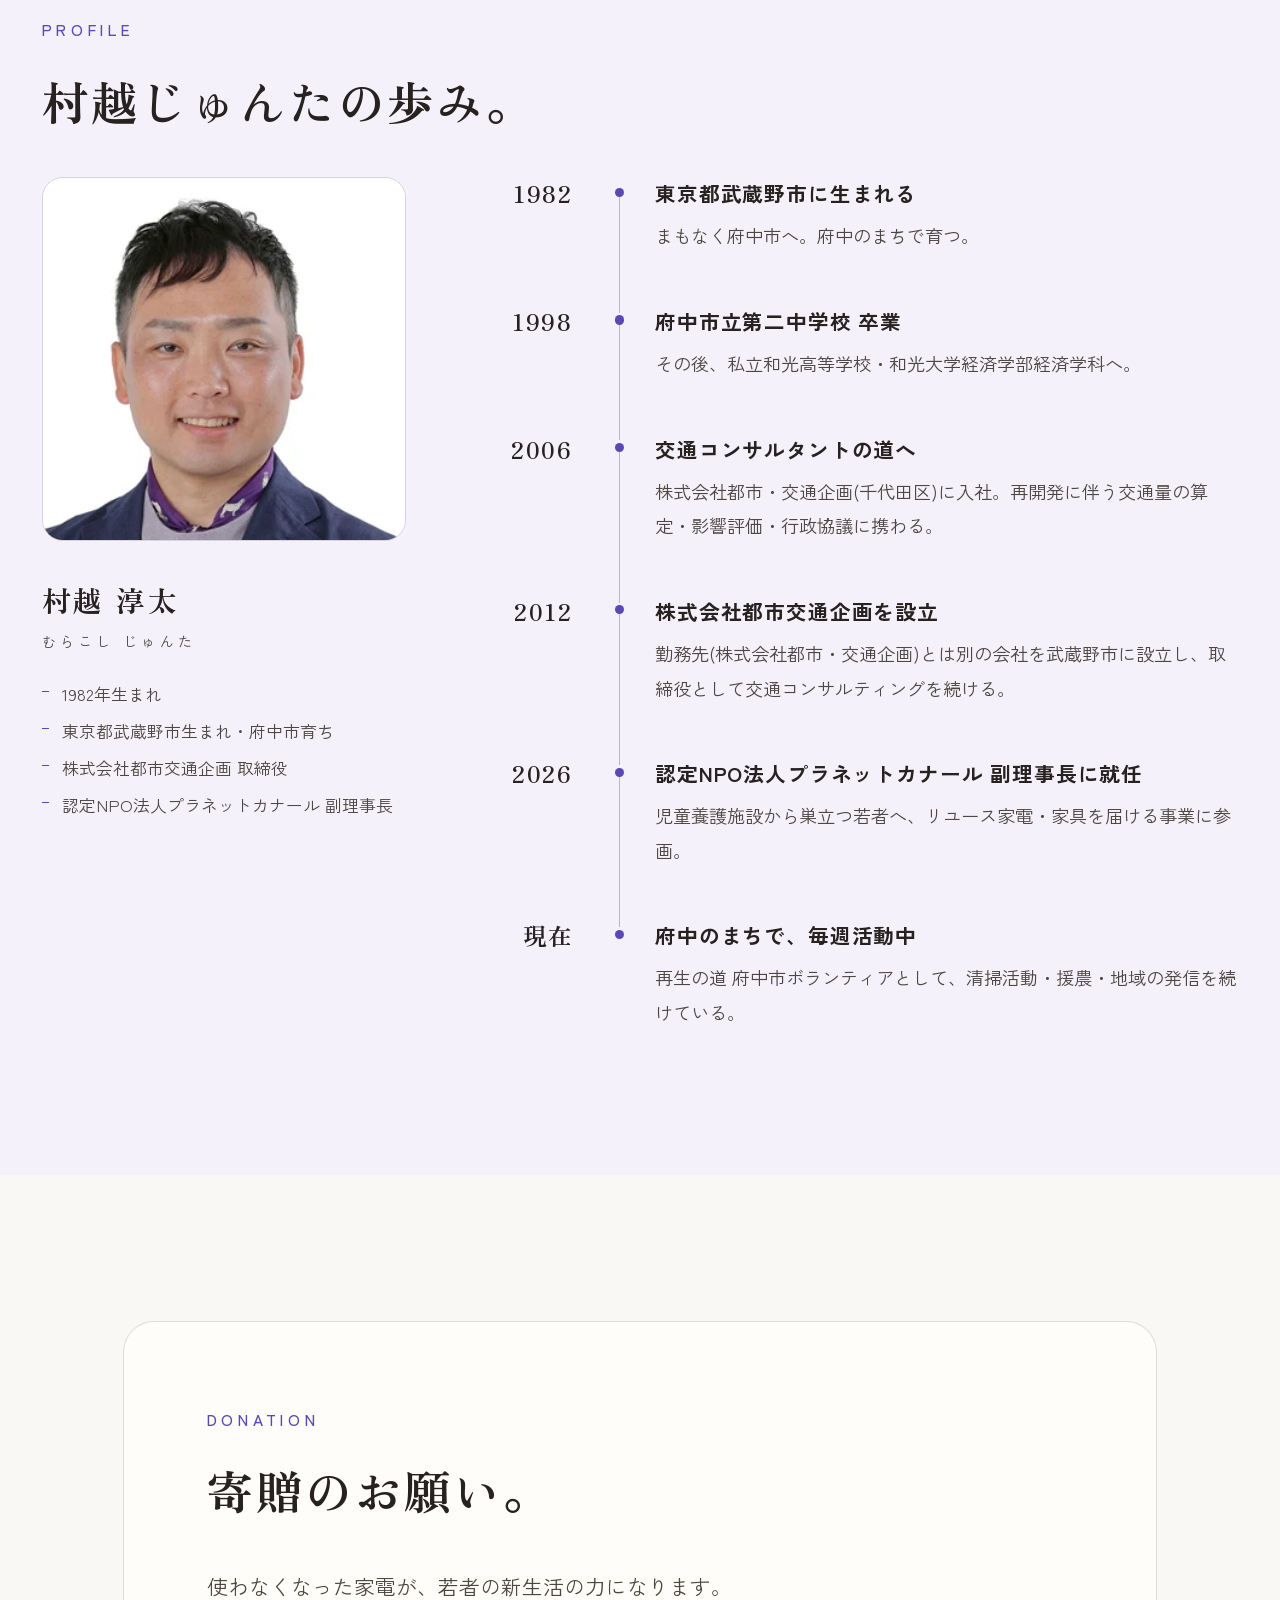
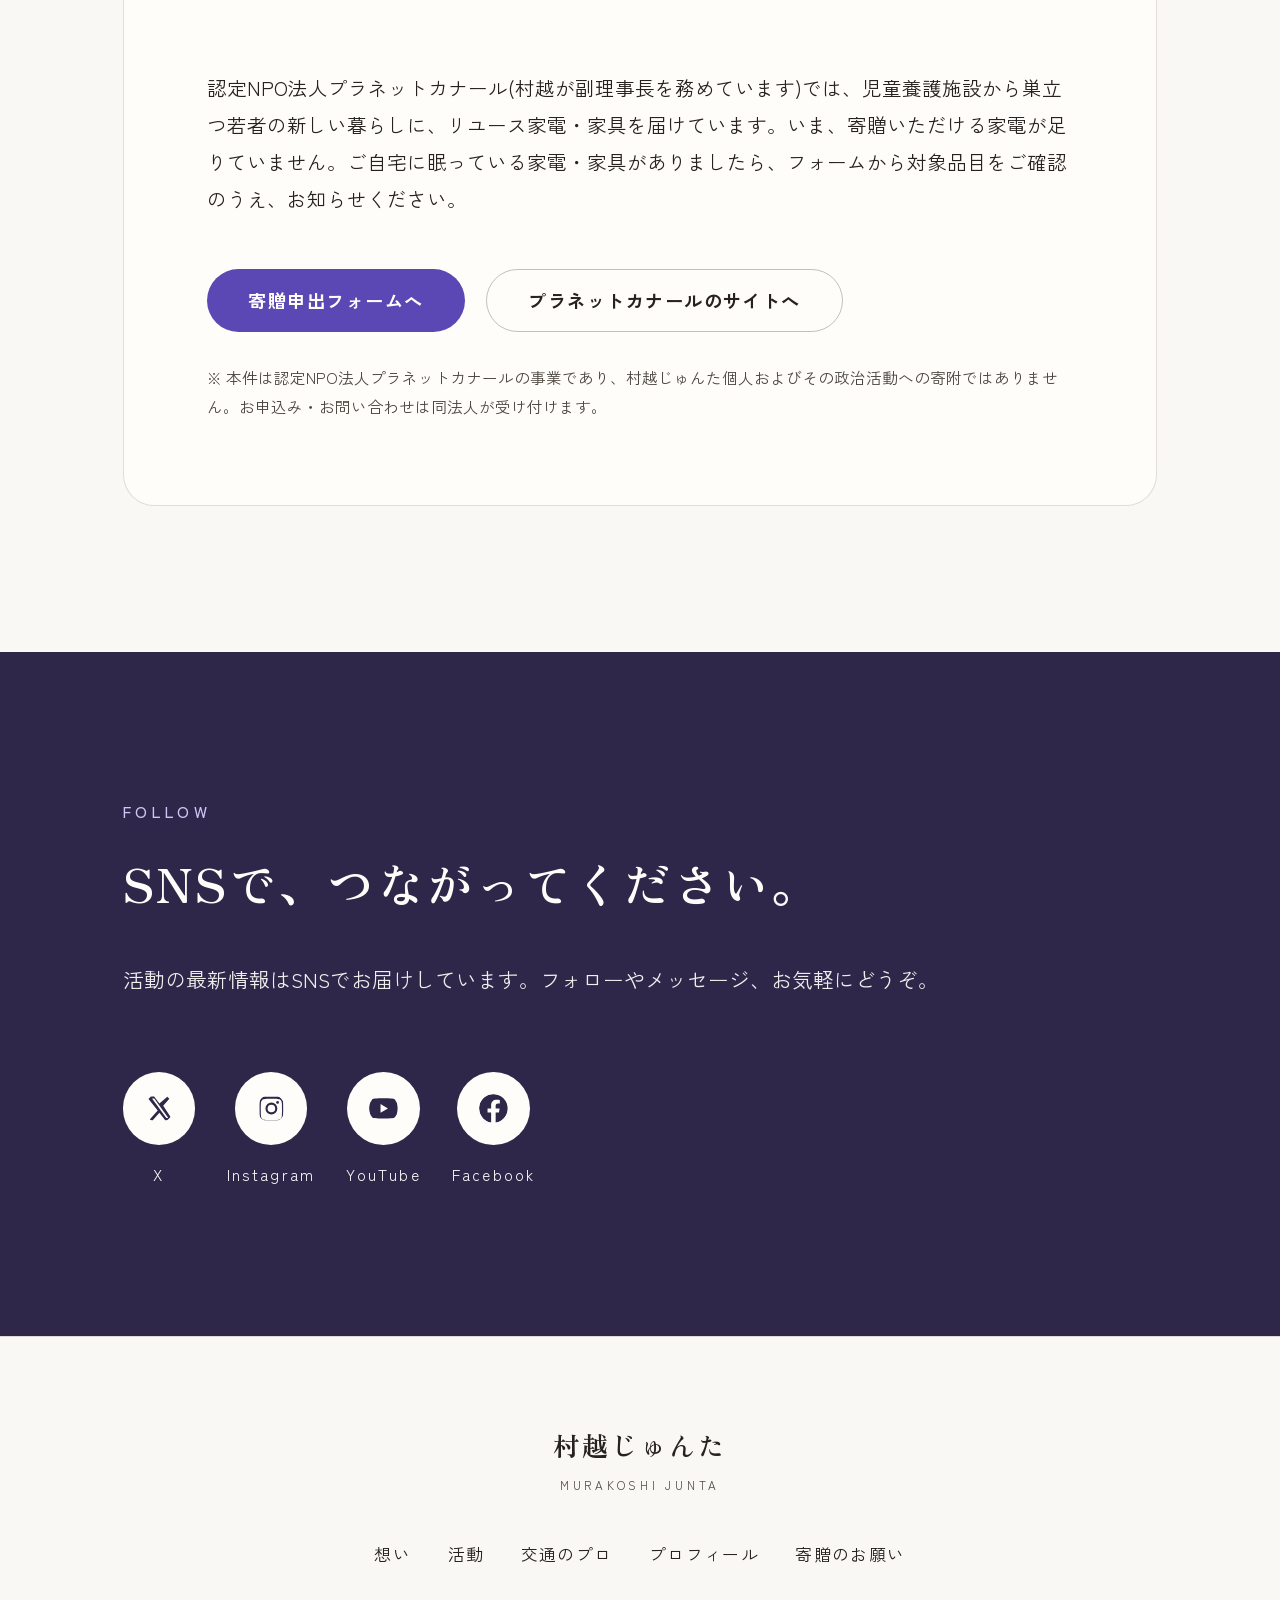
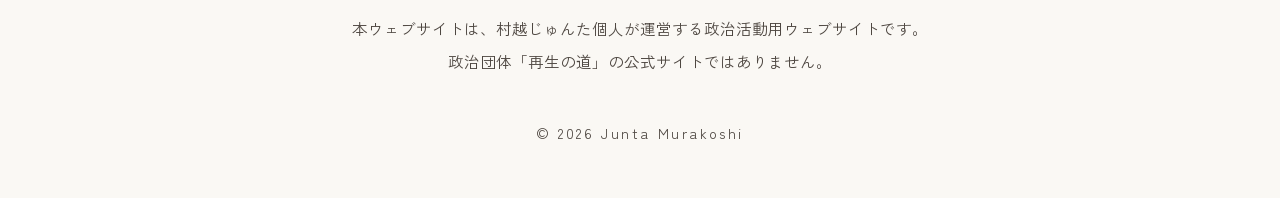
==== commit 22374bae: "SNSアイコンをヒーローからヘッダーのロゴ隣へ移動 中村さんの赤入れ指示のとおり、バナー=ヘッダーと解釈して配置し直した。 - .hero__sns を廃止し .header__sns をロゴ直後に追" ====
--- a/patterns/pattern-00.html
+++ b/patterns/pattern-00.html
@@ -26,6 +26,20 @@
       <span class="header__logo-name">村越じゅんた</span>
       <span class="header__logo-sub">MURAKOSHI JUNTA</span>
     </a>
+    <span class="header__sns">
+      <a href="https://x.com/musashinokj" target="_blank" rel="noopener" aria-label="X(旧Twitter) @musashinokj">
+        <svg viewBox="0 0 24 24" aria-hidden="true"><path d="M18.9 2H22l-6.8 7.8L23.2 22h-6.3l-4.9-6.4L6.4 22H3.3l7.3-8.3L1.2 2h6.4l4.4 5.9L18.9 2zm-1.1 18.1h1.7L7.7 3.8H5.8l12 16.3z"/></svg>
+      </a>
+      <a href="https://www.instagram.com/junta.murakoshi" target="_blank" rel="noopener" aria-label="Instagram @junta.murakoshi">
+        <svg viewBox="0 0 24 24" aria-hidden="true"><path d="M12 2.2c3.2 0 3.6 0 4.9.1 1.2.1 1.8.2 2.2.4.6.2 1 .5 1.4.9.4.4.7.8.9 1.4.2.4.4 1 .4 2.2.1 1.3.1 1.6.1 4.9s0 3.6-.1 4.9c-.1 1.2-.2 1.8-.4 2.2-.2.6-.5 1-.9 1.4-.4.4-.8.7-1.4.9-.4.2-1 .4-2.2.4-1.3.1-1.6.1-4.9.1s-3.6 0-4.9-.1c-1.2-.1-1.8-.2-2.2-.4-.6-.2-1-.5-1.4-.9-.4-.4-.7-.8-.9-1.4-.2-.4-.4-1-.4-2.2-.1-1.3-.1-1.6-.1-4.9s0-3.6.1-4.9c.1-1.2.2-1.8.4-2.2.2-.6.5-1 .9-1.4.4-.4.8-.7 1.4-.9.4-.2 1-.4 2.2-.4 1.3-.1 1.6-.1 4.9-.1zm0 1.8c-3.1 0-3.5 0-4.8.1-1.1.1-1.5.2-1.9.3-.5.2-.8.4-1.1.7-.3.3-.5.6-.7 1.1-.1.4-.3.8-.3 1.9-.1 1.2-.1 1.6-.1 4.8s0 3.5.1 4.8c.1 1.1.2 1.5.3 1.9.2.5.4.8.7 1.1.3.3.6.5 1.1.7.4.1.8.3 1.9.3 1.2.1 1.6.1 4.8.1s3.5 0 4.8-.1c1.1-.1 1.5-.2 1.9-.3.5-.2.8-.4 1.1-.7.3-.3.5-.6.7-1.1.1-.4.3-.8.3-1.9.1-1.2.1-1.6.1-4.8s0-3.5-.1-4.8c-.1-1.1-.2-1.5-.3-1.9-.2-.5-.4-.8-.7-1.1-.3-.3-.6-.5-1.1-.7-.4-.1-.8-.3-1.9-.3-1.2-.1-1.6-.1-4.8-.1zm0 3.1a5 5 0 1 1 0 10 5 5 0 0 1 0-10zm0 1.8a3.2 3.2 0 1 0 0 6.4 3.2 3.2 0 0 0 0-6.4zm5.2-3.1a1.2 1.2 0 1 1 0 2.4 1.2 1.2 0 0 1 0-2.4z"/></svg>
+      </a>
+      <a href="https://www.youtube.com/@Junta.Murakoshi" target="_blank" rel="noopener" aria-label="YouTube 村越じゅんたチャンネル">
+        <svg viewBox="0 0 24 24" aria-hidden="true"><path d="M23.5 6.2a3 3 0 0 0-2.1-2.1C19.5 3.5 12 3.5 12 3.5s-7.5 0-9.4.6A3 3 0 0 0 .5 6.2 31.3 31.3 0 0 0 0 12a31.3 31.3 0 0 0 .5 5.8 3 3 0 0 0 2.1 2.1c1.9.6 9.4.6 9.4.6s7.5 0 9.4-.6a3 3 0 0 0 2.1-2.1A31.3 31.3 0 0 0 24 12a31.3 31.3 0 0 0-.5-5.8zM9.6 15.6V8.4L15.8 12l-6.2 3.6z"/></svg>
+      </a>
+      <a href="https://www.facebook.com/JuntaMurakoshi" target="_blank" rel="noopener" aria-label="Facebook 村越じゅんた">
+        <svg viewBox="0 0 24 24" aria-hidden="true"><path d="M24 12a12 12 0 1 0-13.9 11.9v-8.4h-3V12h3V9.4c0-3 1.8-4.7 4.6-4.7 1.3 0 2.7.2 2.7.2v3h-1.5c-1.5 0-2 .9-2 1.9V12h3.3l-.5 3.5h-2.8v8.4A12 12 0 0 0 24 12z"/></svg>
+      </a>
+    </span>
     <nav class="nav" id="nav" aria-label="メインナビゲーション">
       <ul class="nav__list">
         <li><a class="nav__link" href="#message">想い</a></li>
@@ -53,23 +67,7 @@
       <h1 class="hero__catch">府中に、<br>むちゅう。</h1>
       <p class="hero__name">
         <span class="hero__name-ruby">むらこし じゅんた</span>
-        <span class="hero__name-row">
-          <span class="hero__name-main">村越じゅんた</span>
-          <span class="hero__sns">
-            <a href="https://x.com/musashinokj" target="_blank" rel="noopener" aria-label="X(旧Twitter) @musashinokj">
-              <svg viewBox="0 0 24 24" aria-hidden="true"><path d="M18.9 2H22l-6.8 7.8L23.2 22h-6.3l-4.9-6.4L6.4 22H3.3l7.3-8.3L1.2 2h6.4l4.4 5.9L18.9 2zm-1.1 18.1h1.7L7.7 3.8H5.8l12 16.3z"/></svg>
-            </a>
-            <a href="https://www.instagram.com/junta.murakoshi" target="_blank" rel="noopener" aria-label="Instagram @junta.murakoshi">
-              <svg viewBox="0 0 24 24" aria-hidden="true"><path d="M12 2.2c3.2 0 3.6 0 4.9.1 1.2.1 1.8.2 2.2.4.6.2 1 .5 1.4.9.4.4.7.8.9 1.4.2.4.4 1 .4 2.2.1 1.3.1 1.6.1 4.9s0 3.6-.1 4.9c-.1 1.2-.2 1.8-.4 2.2-.2.6-.5 1-.9 1.4-.4.4-.8.7-1.4.9-.4.2-1 .4-2.2.4-1.3.1-1.6.1-4.9.1s-3.6 0-4.9-.1c-1.2-.1-1.8-.2-2.2-.4-.6-.2-1-.5-1.4-.9-.4-.4-.7-.8-.9-1.4-.2-.4-.4-1-.4-2.2-.1-1.3-.1-1.6-.1-4.9s0-3.6.1-4.9c.1-1.2.2-1.8.4-2.2.2-.6.5-1 .9-1.4.4-.4.8-.7 1.4-.9.4-.2 1-.4 2.2-.4 1.3-.1 1.6-.1 4.9-.1zm0 1.8c-3.1 0-3.5 0-4.8.1-1.1.1-1.5.2-1.9.3-.5.2-.8.4-1.1.7-.3.3-.5.6-.7 1.1-.1.4-.3.8-.3 1.9-.1 1.2-.1 1.6-.1 4.8s0 3.5.1 4.8c.1 1.1.2 1.5.3 1.9.2.5.4.8.7 1.1.3.3.6.5 1.1.7.4.1.8.3 1.9.3 1.2.1 1.6.1 4.8.1s3.5 0 4.8-.1c1.1-.1 1.5-.2 1.9-.3.5-.2.8-.4 1.1-.7.3-.3.5-.6.7-1.1.1-.4.3-.8.3-1.9.1-1.2.1-1.6.1-4.8s0-3.5-.1-4.8c-.1-1.1-.2-1.5-.3-1.9-.2-.5-.4-.8-.7-1.1-.3-.3-.6-.5-1.1-.7-.4-.1-.8-.3-1.9-.3-1.2-.1-1.6-.1-4.8-.1zm0 3.1a5 5 0 1 1 0 10 5 5 0 0 1 0-10zm0 1.8a3.2 3.2 0 1 0 0 6.4 3.2 3.2 0 0 0 0-6.4zm5.2-3.1a1.2 1.2 0 1 1 0 2.4 1.2 1.2 0 0 1 0-2.4z"/></svg>
-            </a>
-            <a href="https://www.youtube.com/@Junta.Murakoshi" target="_blank" rel="noopener" aria-label="YouTube 村越じゅんたチャンネル">
-              <svg viewBox="0 0 24 24" aria-hidden="true"><path d="M23.5 6.2a3 3 0 0 0-2.1-2.1C19.5 3.5 12 3.5 12 3.5s-7.5 0-9.4.6A3 3 0 0 0 .5 6.2 31.3 31.3 0 0 0 0 12a31.3 31.3 0 0 0 .5 5.8 3 3 0 0 0 2.1 2.1c1.9.6 9.4.6 9.4.6s7.5 0 9.4-.6a3 3 0 0 0 2.1-2.1A31.3 31.3 0 0 0 24 12a31.3 31.3 0 0 0-.5-5.8zM9.6 15.6V8.4L15.8 12l-6.2 3.6z"/></svg>
-            </a>
-            <a href="https://www.facebook.com/JuntaMurakoshi" target="_blank" rel="noopener" aria-label="Facebook 村越じゅんた">
-              <svg viewBox="0 0 24 24" aria-hidden="true"><path d="M24 12a12 12 0 1 0-13.9 11.9v-8.4h-3V12h3V9.4c0-3 1.8-4.7 4.6-4.7 1.3 0 2.7.2 2.7.2v3h-1.5c-1.5 0-2 .9-2 1.9V12h3.3l-.5 3.5h-2.8v8.4A12 12 0 0 0 24 12z"/></svg>
-            </a>
-          </span>
-        </span>
+        <span class="hero__name-main">村越じゅんた</span>
       </p>
       <p class="hero__lead">暮らしを守る、交通のプロ。<br>毎週、まちの清掃からはじめています。</p>
       <div class="hero__cta">
--- a/assets/css/style.css
+++ b/assets/css/style.css
@@ -76,9 +76,26 @@
   max-width:1240px; height:100%; margin-inline:auto; padding-inline:32px;
   display:flex; align-items:center; justify-content:space-between; gap:24px;
 }
-.header__logo{ display:flex; flex-direction:column; line-height:1.3; color:var(--ink); position:relative; z-index:100; }
-.header__logo-name{ font-family:var(--serif); font-weight:700; font-size:19px; letter-spacing:.06em; }
-.header__logo-sub{ font-size:9px; letter-spacing:.28em; color:var(--ink-soft); }
+.header__logo{ display:flex; flex-direction:column; line-height:1.3; color:var(--ink); position:relative; z-index:100; flex-shrink:0; }
+.header__logo-name{ font-family:var(--serif); font-weight:700; font-size:19px; letter-spacing:.06em; white-space:nowrap; }
+.header__logo-sub{ font-size:9px; letter-spacing:.28em; color:var(--ink-soft); white-space:nowrap; }
+/* バナー(ヘッダー)のロゴの隣に置くSNSアイコン */
+.header__sns{
+  display:flex; align-items:center; gap:10px;
+  margin-inline-end:auto;          /* ロゴの隣に寄せ、ナビは右端のまま */
+  position:relative; z-index:100;  /* スマホのナビ用オーバーレイより前面 */
+}
+.header__sns a{
+  display:flex; align-items:center; justify-content:center;
+  width:30px; height:30px; border-radius:50%;
+  border:1px solid var(--line-strong); color:var(--ink);
+  transition:background-color .25s, border-color .25s, color .25s, transform .25s;
+}
+.header__sns svg{ width:15px; height:15px; fill:currentColor; display:block; }
+.header__sns a:hover{
+  background:var(--accent); border-color:var(--accent); color:#fffdfa;
+  transform:translateY(-2px);
+}
 .nav{ display:flex; align-items:center; gap:32px; }
 .nav__list{ display:flex; gap:28px; margin:0; padding:0; list-style:none; }
 .nav__link{
@@ -123,24 +140,9 @@
 }
 .hero__name{ margin:0 0 24px; display:flex; flex-direction:column; gap:4px; }
 .hero__name-ruby{ font-size:12px; letter-spacing:.5em; color:var(--ink-soft); }
-.hero__name-row{ display:flex; align-items:center; flex-wrap:wrap; gap:10px 14px; }
 .hero__name-main{
   font-family:var(--serif); font-weight:700;
   font-size:var(--hero-type); line-height:1.28; letter-spacing:.06em;
-  margin-inline-end:-.06em; /* 末尾の字間ぶんを詰めてアイコンを横に収める */
-}
-/* ヒーロー(バナー)の氏名の隣に置くSNSアイコン。幅が足りない画面では自動で下段に回る */
-.hero__sns{ display:flex; align-items:center; gap:11px; }
-.hero__sns a{
-  display:flex; align-items:center; justify-content:center;
-  width:28px; height:28px; border-radius:50%;
-  border:1px solid var(--line-strong); color:var(--ink);
-  transition:background-color .25s, border-color .25s, color .25s, transform .25s;
-}
-.hero__sns svg{ width:14px; height:14px; fill:currentColor; display:block; }
-.hero__sns a:hover{
-  background:var(--accent); border-color:var(--accent); color:#fffdfa;
-  transform:translateY(-2px);
 }
 .hero__lead{
   margin:0 0 40px; font-size:15px; color:var(--ink-soft);
@@ -516,10 +518,12 @@
   .hero__panel{ width:min(78vw, 420px); }
   .hero__kicker{ margin-bottom:16px; font-size:11px; letter-spacing:.12em; }
   .hero__catch{ margin-bottom:24px; }
-  .hero__sns{ gap:14px; }
-  .hero__sns a{ width:36px; height:36px; }
-  .hero__sns svg{ width:17px; height:17px; }
   .hero__lead{ font-size:14px; margin-bottom:32px; }
+  /* ヘッダー: ロゴ・SNS・ハンバーガーを1行に収める */
+  .header__inner{ padding-inline:24px; gap:14px; }
+  .header__sns{ gap:8px; }
+  .header__sns a{ width:30px; height:30px; }
+  .header__sns svg{ width:15px; height:15px; }
   .hero__cta .btn{ height:48px; padding:0 24px; font-size:13px; }
   .hero__foot{ width:calc(100% - 48px); }
 
@@ -555,7 +559,11 @@
   :root{ --hero-type:32px; }
   .hero__cta{ flex-direction:column; }
   .hero__cta .btn{ width:100%; }
-  .hero__sns{ gap:10px; }
+  /* 狭い端末では英字サブを畳み、SNSアイコンを詰めて1行を維持する */
+  .header__logo-sub{ display:none; }
+  .header__sns{ gap:5px; }
+  .header__sns a{ width:26px; height:26px; }
+  .header__sns svg{ width:13px; height:13px; }
   .sanpo__grid{ grid-template-columns:1fr; }
 }
 
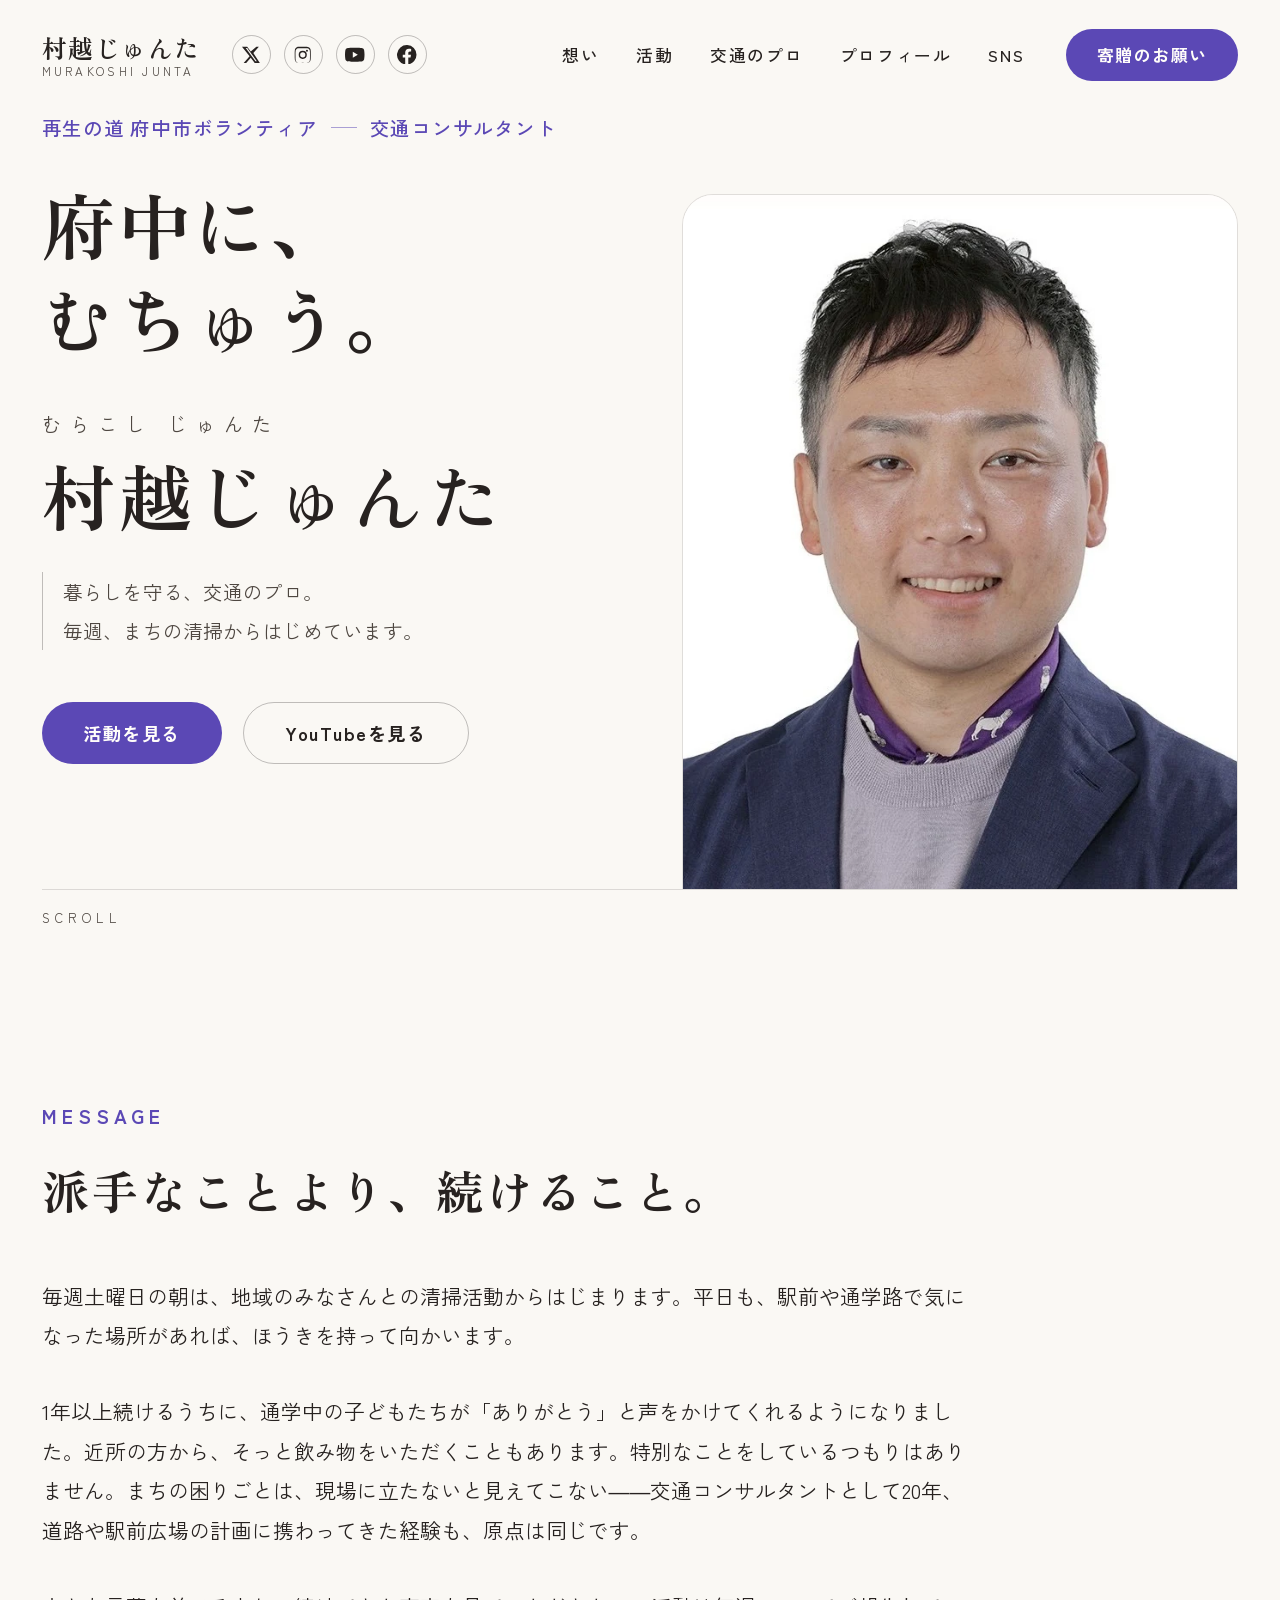
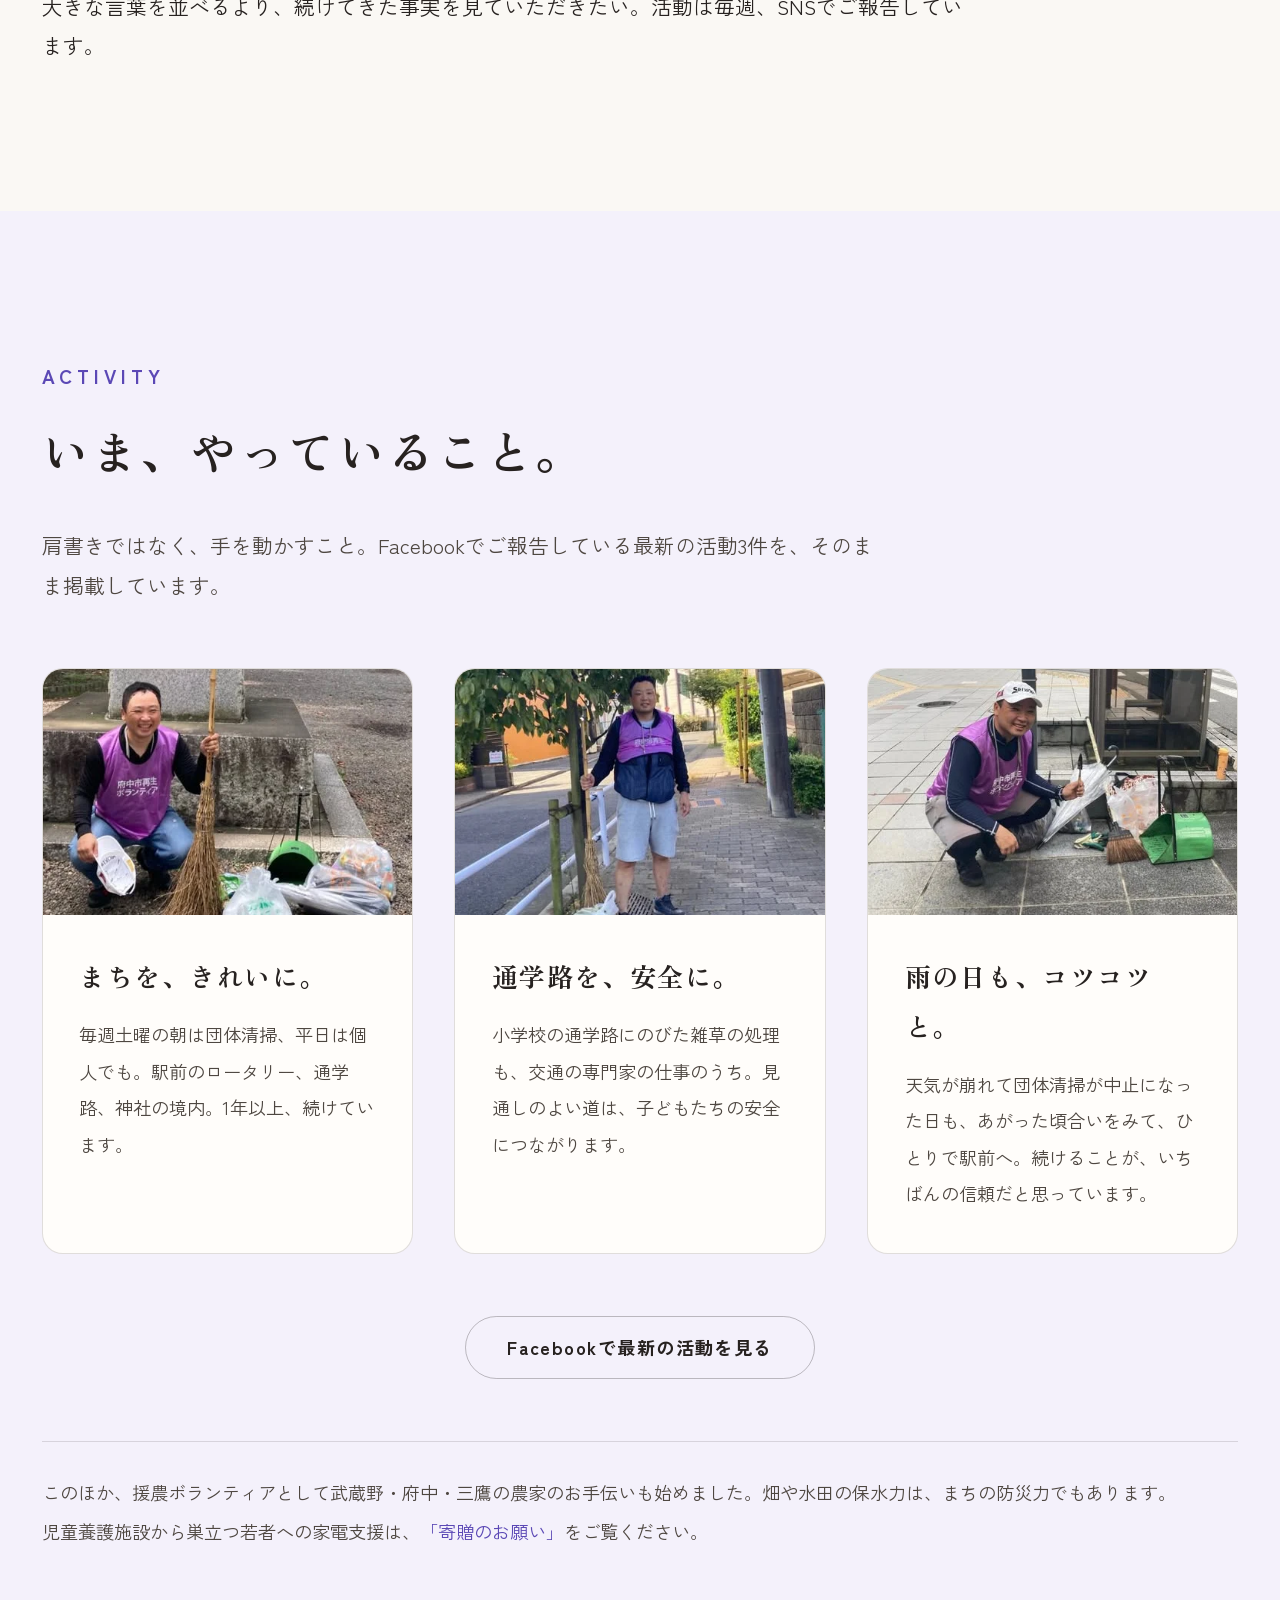
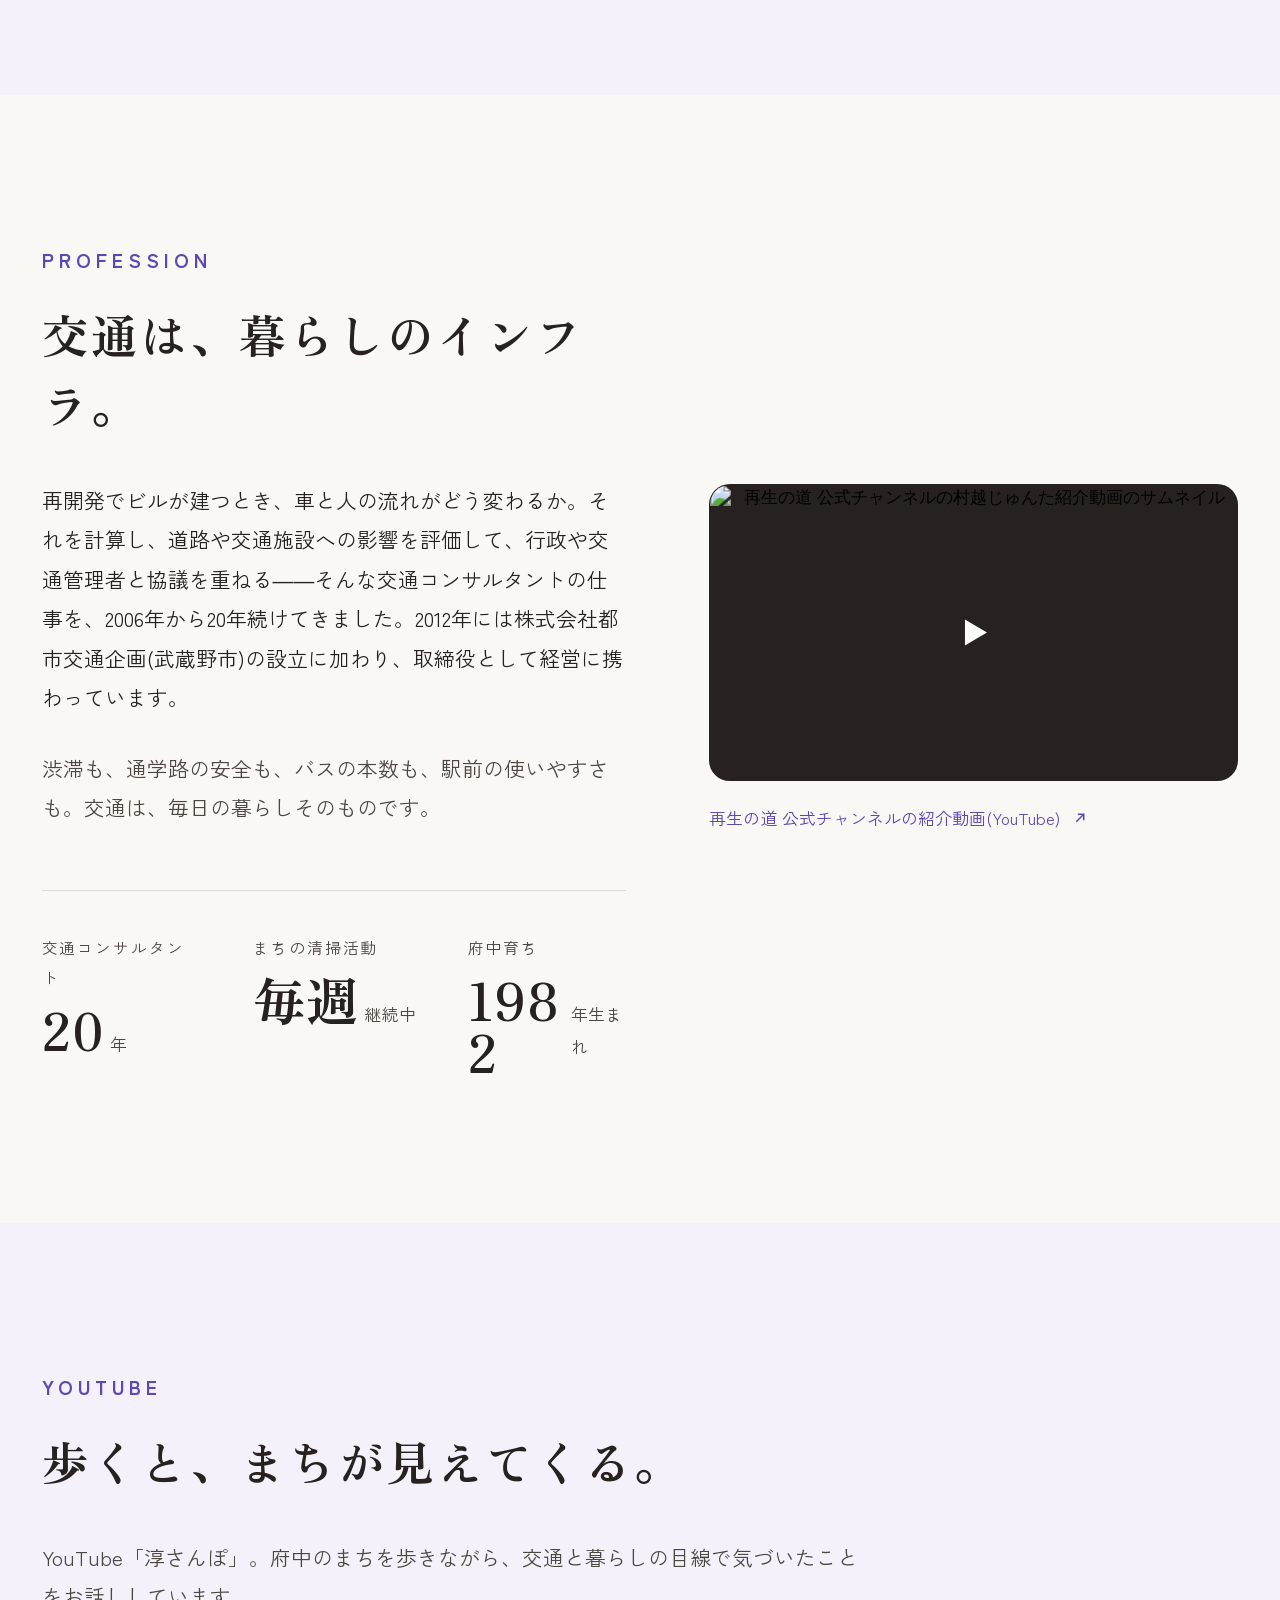
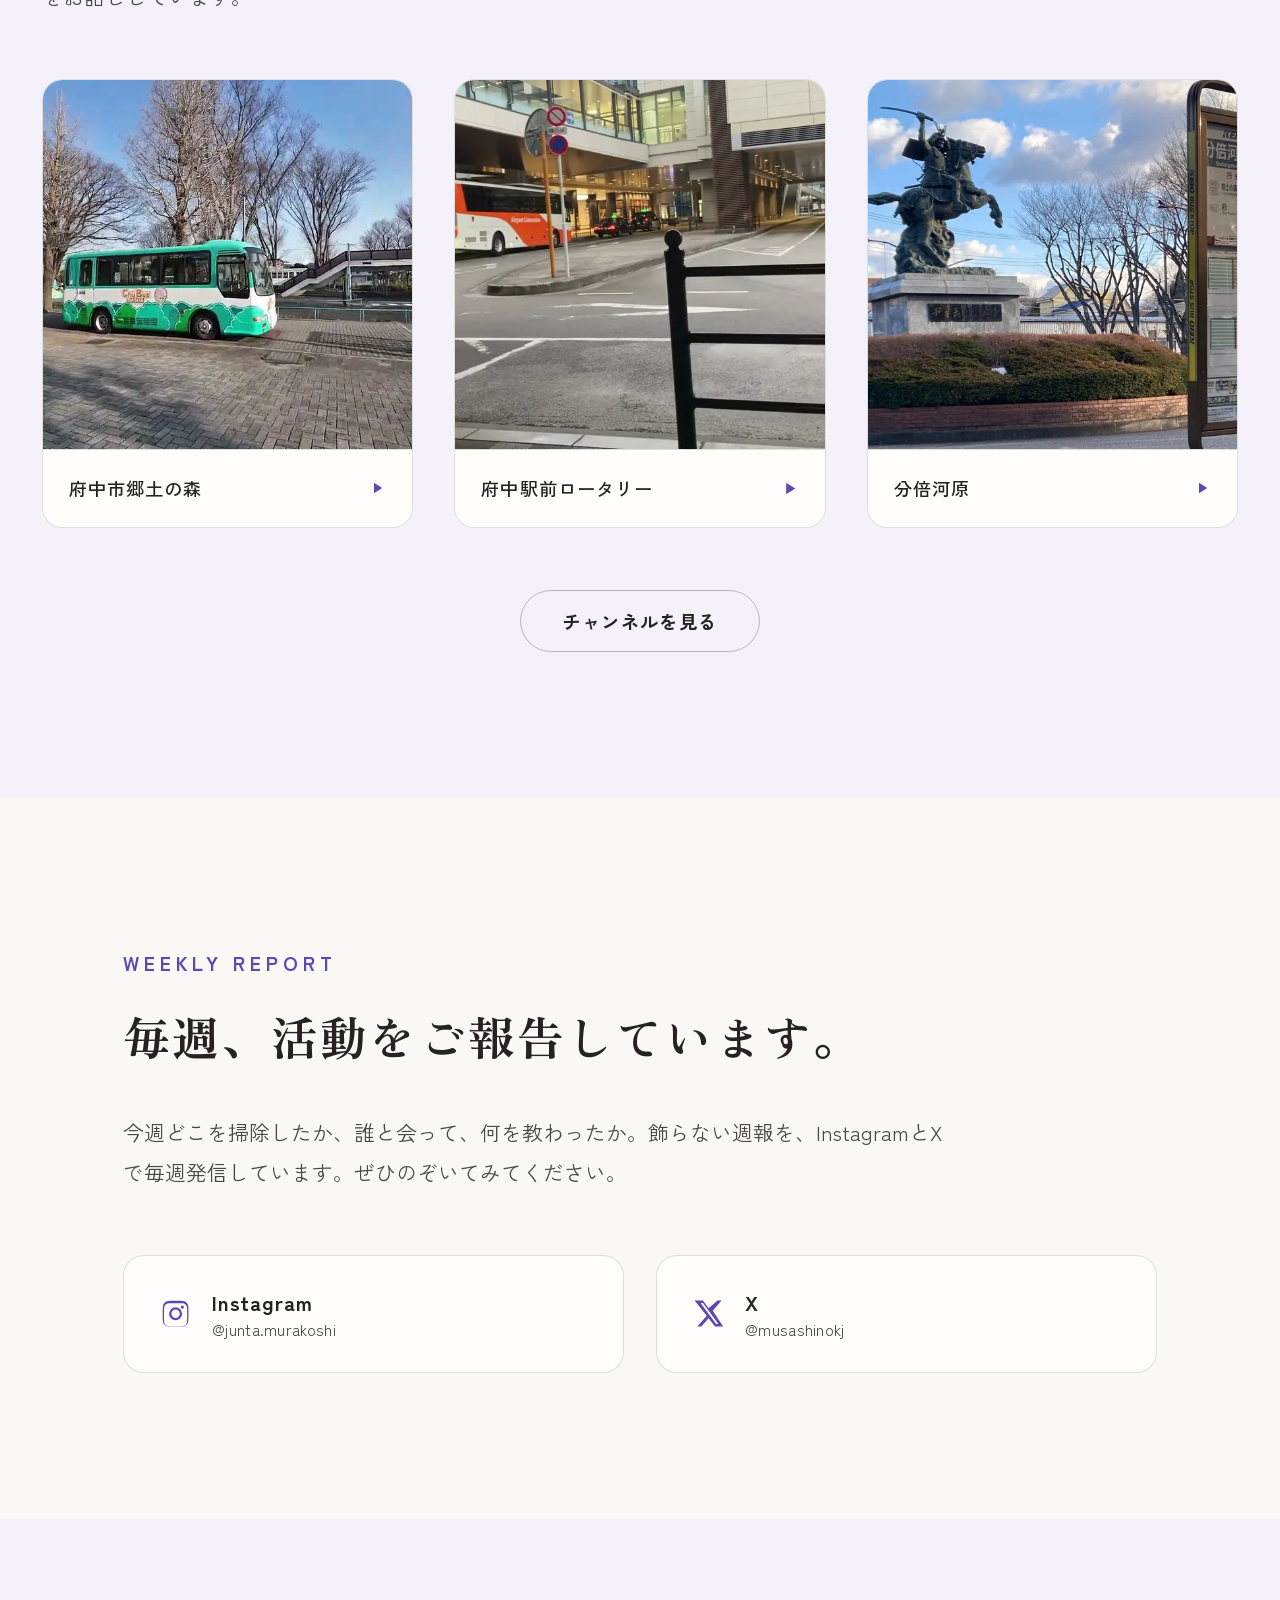
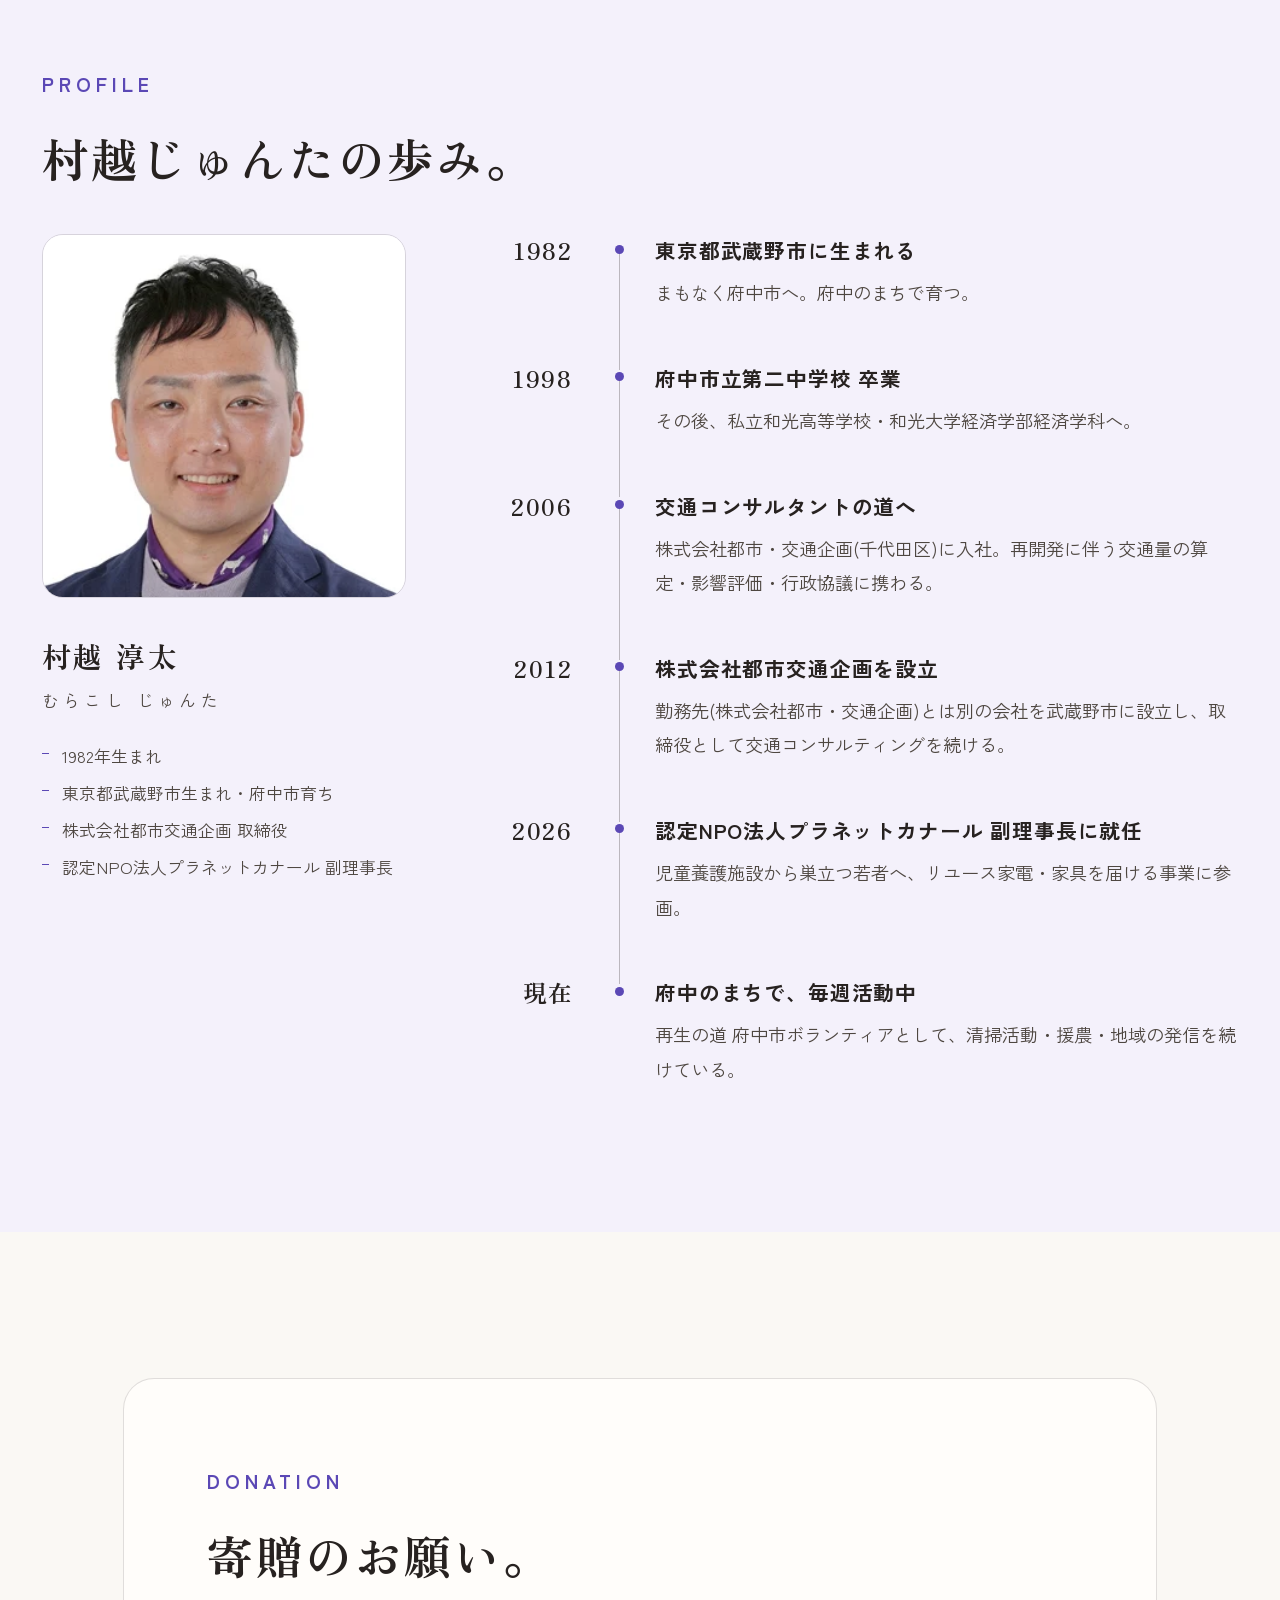
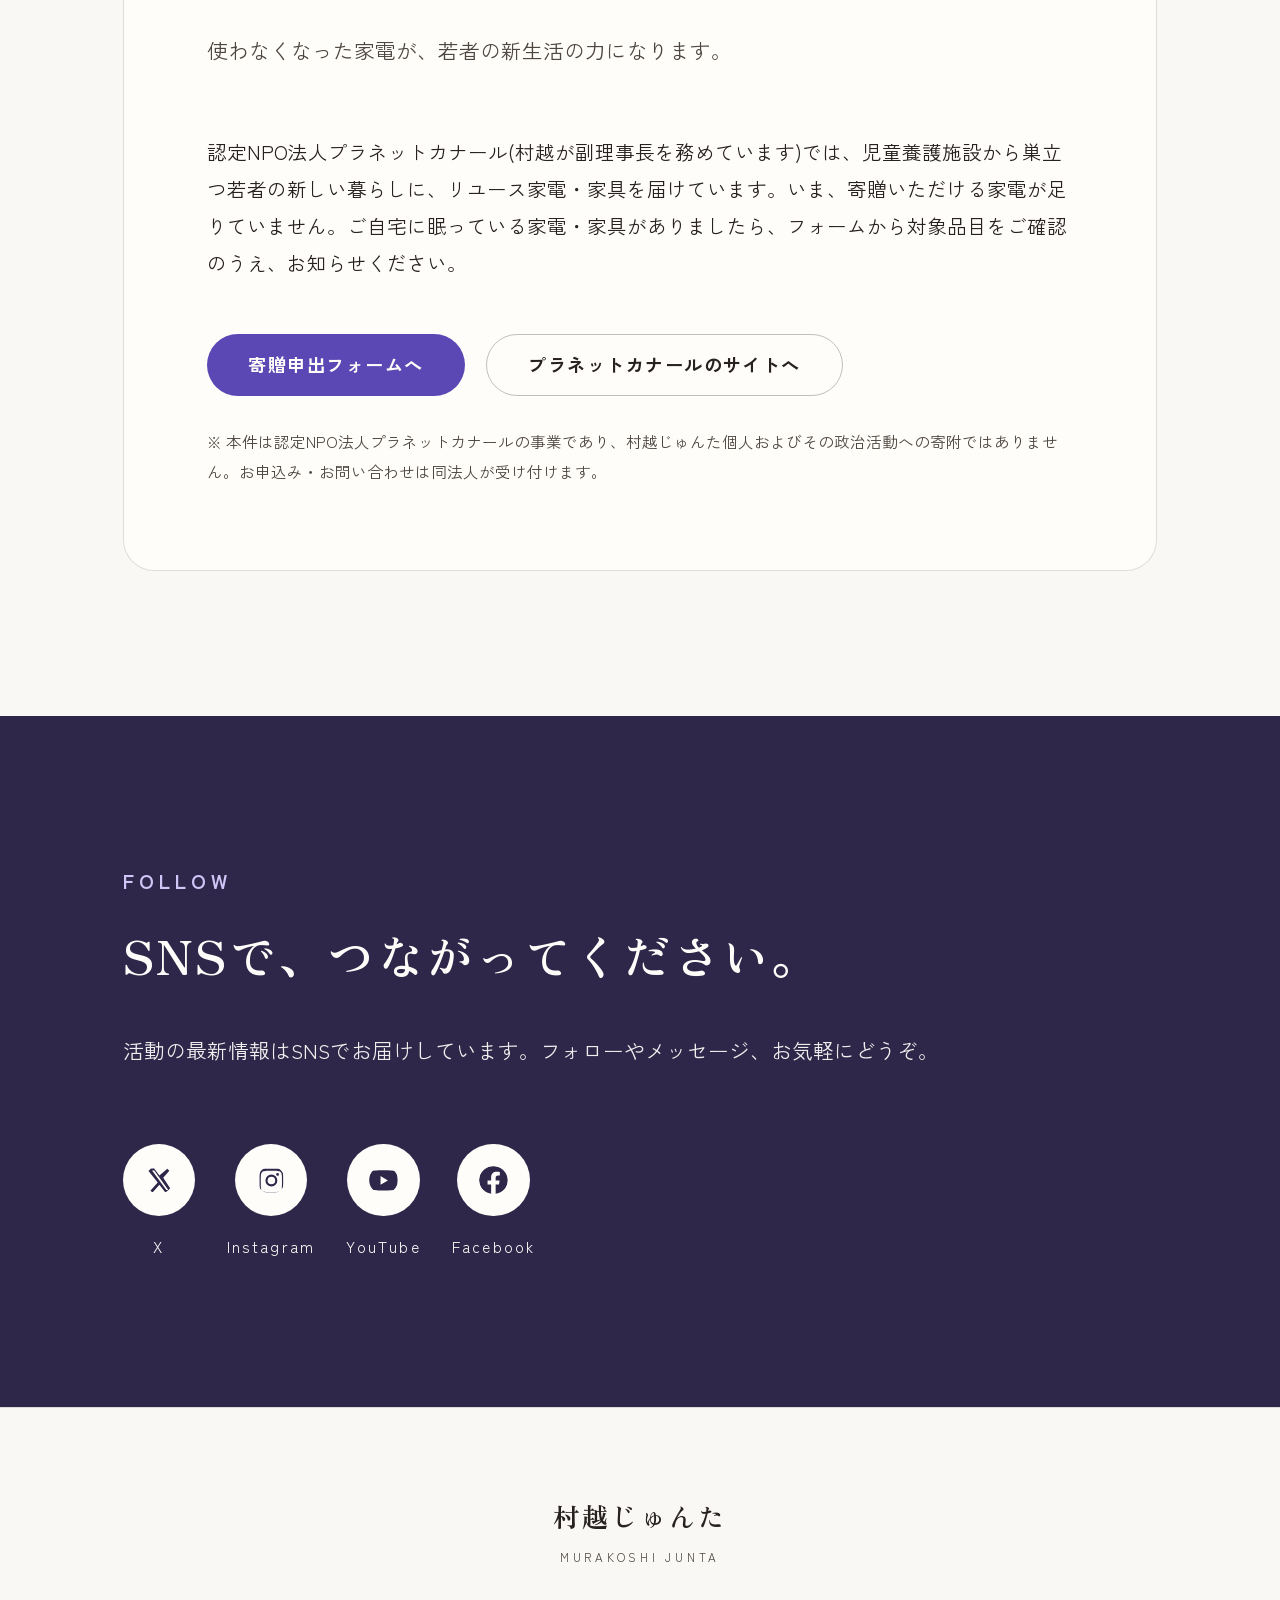
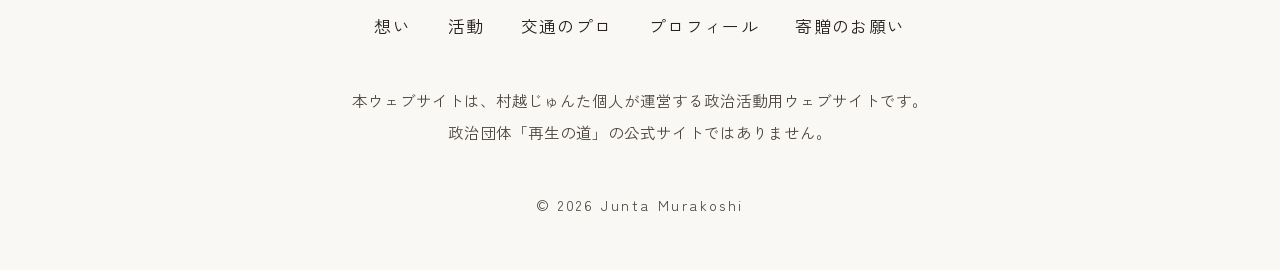
==== commit 98bc1f1c: "肩書き・フリガナ・セクション見出しを拡大、見出しを太字に - 肩書き(再生の道 府中市ボランティア／交通コンサルタント): PC 13→15px, SP 11→13px   字間と区切り線を詰めて1行" ====
--- a/patterns/pattern-00.html
+++ b/patterns/pattern-00.html
@@ -16,7 +16,7 @@
 <link rel="preconnect" href="https://fonts.googleapis.com">
 <link rel="preconnect" href="https://fonts.gstatic.com" crossorigin>
 <link href="https://fonts.googleapis.com/css2?family=Zen+Kaku+Gothic+New:wght@400;500;700&family=Zen+Old+Mincho:wght@600;700&display=swap" rel="stylesheet">
-<link rel="stylesheet" href="../assets/css/style.css?v=20260914a">
+<link rel="stylesheet" href="../assets/css/style.css?v=20260915b">
 </head>
 <body>
 
--- a/assets/css/style.css
+++ b/assets/css/style.css
@@ -128,10 +128,12 @@
 .hero__text{ padding-bottom:96px; }
 .hero__kicker{
   margin:0 0 24px;
-  font-size:13px; font-weight:500; letter-spacing:.16em; color:var(--accent);
-  display:flex; align-items:center; flex-wrap:wrap; gap:12px;
-}
-.hero__kicker-sep{ width:24px; border-top:1px solid var(--accent); opacity:.5; }
+  /* 肩書き(再生の道 府中市ボランティア/交通コンサルタント)は読ませる要素なので大きめ。
+     サイズを上げた分、字間と区切り線を詰めて1行維持する */
+  font-size:15px; font-weight:500; letter-spacing:.04em; color:var(--accent);
+  display:flex; align-items:center; flex-wrap:wrap; gap:10px;
+}
+.hero__kicker-sep{ width:20px; border-top:1px solid var(--accent); opacity:.5; }
 .hero__catch{
   margin:0 0 32px;
   font-family:var(--serif); font-weight:700;
@@ -139,7 +141,8 @@
   line-height:1.28; letter-spacing:.04em;
 }
 .hero__name{ margin:0 0 24px; display:flex; flex-direction:column; gap:4px; }
-.hero__name-ruby{ font-size:12px; letter-spacing:.5em; color:var(--ink-soft); }
+/* フリガナ(むらこし じゅんた)は字間を少し詰めたうえでサイズを上げる */
+.hero__name-ruby{ font-size:15px; letter-spacing:.42em; color:var(--ink-soft); }
 .hero__name-main{
   font-family:var(--serif); font-weight:700;
   font-size:var(--hero-type); line-height:1.28; letter-spacing:.06em;
@@ -177,9 +180,10 @@
    ===================================================== */
 .section{ padding:112px 0; }
 .section--tint{ background:var(--tint); }
+/* セクション見出し(MESSAGE/ACTIVITY/…/FOLLOW)は大きめ＋太字で統一 */
 .section__kicker{
   margin:0 0 16px;
-  font-size:12px; font-weight:500; letter-spacing:.3em; color:var(--accent);
+  font-size:15px; font-weight:700; letter-spacing:.26em; color:var(--accent);
 }
 .section__title{
   margin:0 0 32px;
@@ -356,7 +360,7 @@
   display:flex; flex-direction:column;
 }
 .profile__name span{
-  font-family:var(--sans); font-weight:400; font-size:11px; letter-spacing:.3em; color:var(--ink-soft);
+  font-family:var(--sans); font-weight:400; font-size:13px; letter-spacing:.26em; color:var(--ink-soft);
 }
 .profile__tags{
   margin:0; padding:0; list-style:none;
@@ -516,7 +520,15 @@
   .hero__text{ padding-bottom:48px; order:1; }
   .hero__visual{ order:2; display:flex; justify-content:center; }
   .hero__panel{ width:min(78vw, 420px); }
-  .hero__kicker{ margin-bottom:16px; font-size:11px; letter-spacing:.12em; }
+  /* SPも肩書きを大きく。横線の区切りは幅を食い行末に取り残されるため、
+     文字の区切り(／)に置き換えて通常のテキストとして折り返させる */
+  /* 語中(交通コン/サルタント)で折れないよう、区切り位置でのみ改行させる */
+  .hero__kicker{ margin-bottom:16px; font-size:13px; letter-spacing:.02em; display:block;
+    word-break:keep-all; overflow-wrap:normal; }
+  .hero__kicker-sep{ display:inline; width:auto; border-top:none; opacity:1; }
+  .hero__kicker-sep::before{ content:"／"; margin:0 .2em; opacity:.6; }
+  .hero__name-ruby{ font-size:13px; letter-spacing:.36em; }
+  .section__kicker{ font-size:13px; letter-spacing:.22em; }
   .hero__catch{ margin-bottom:24px; }
   .hero__lead{ font-size:14px; margin-bottom:32px; }
   /* ヘッダー: ロゴ・SNS・ハンバーガーを1行に収める */
